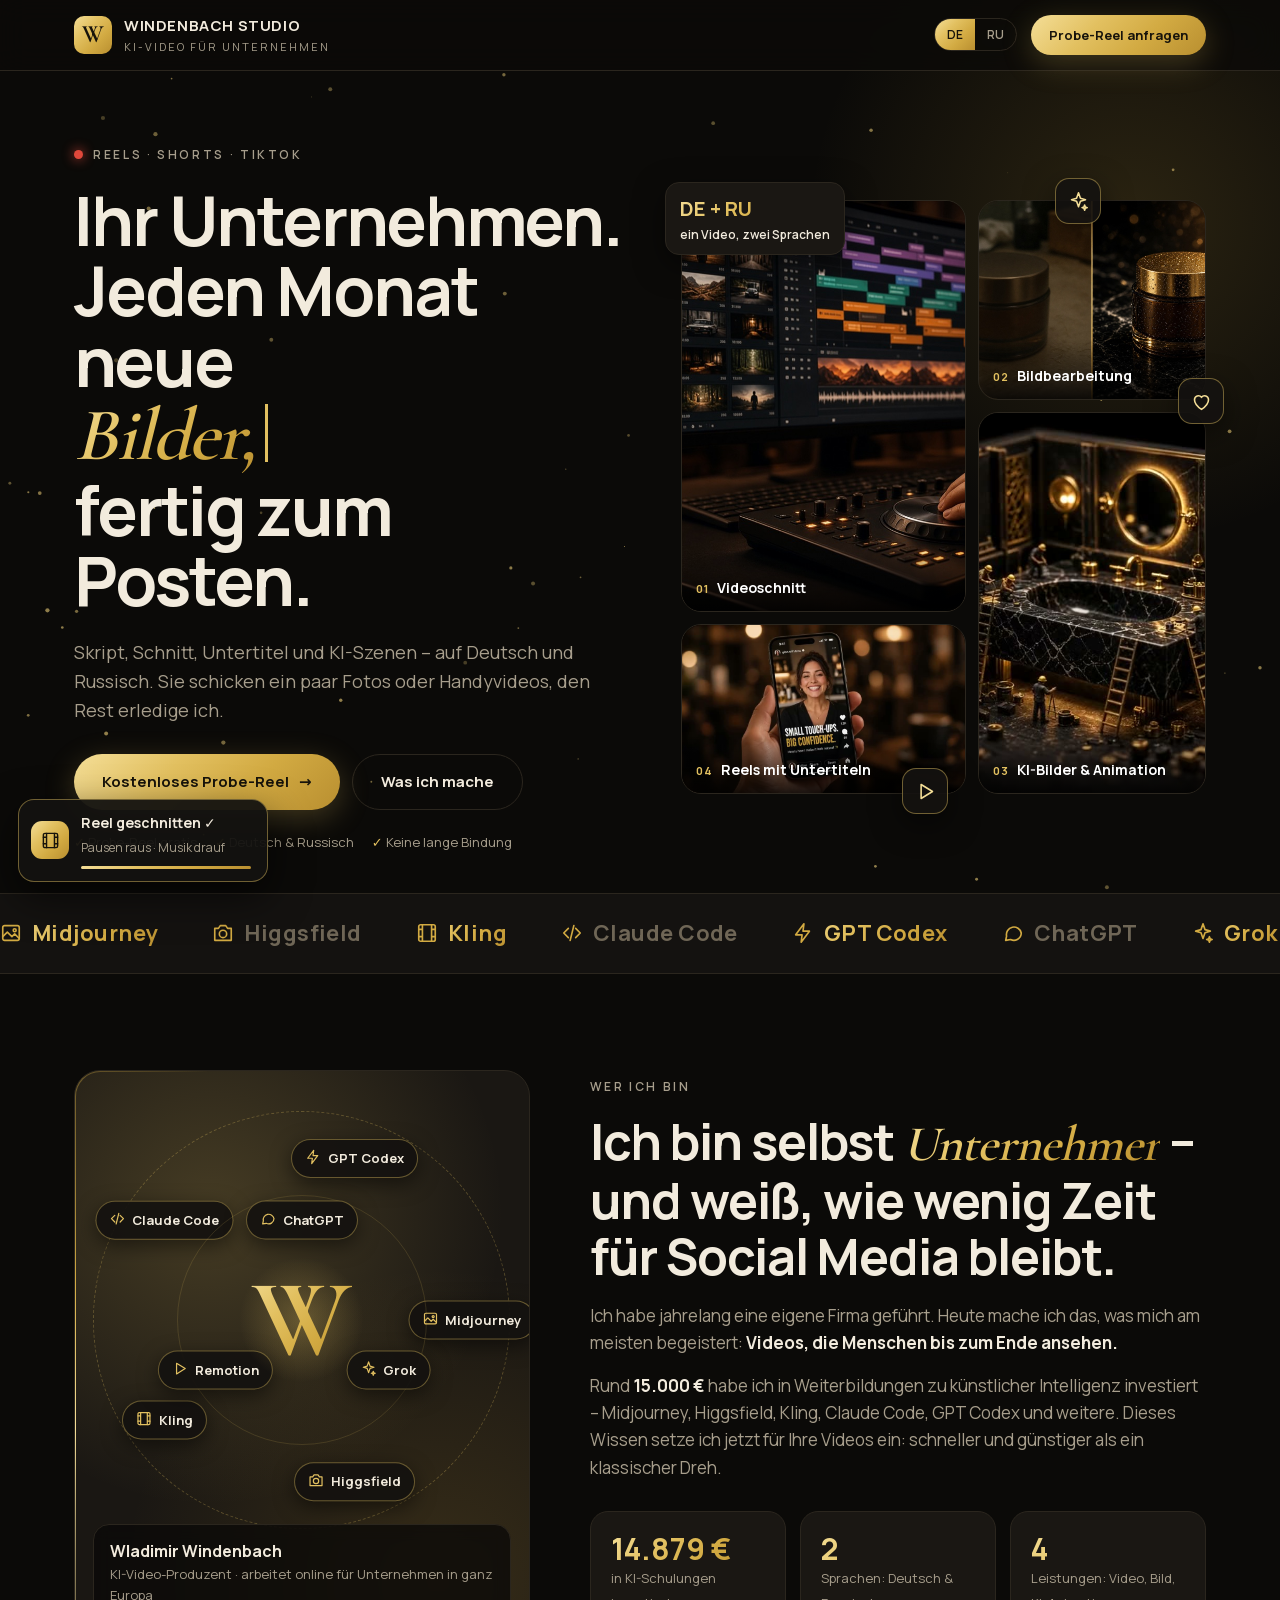
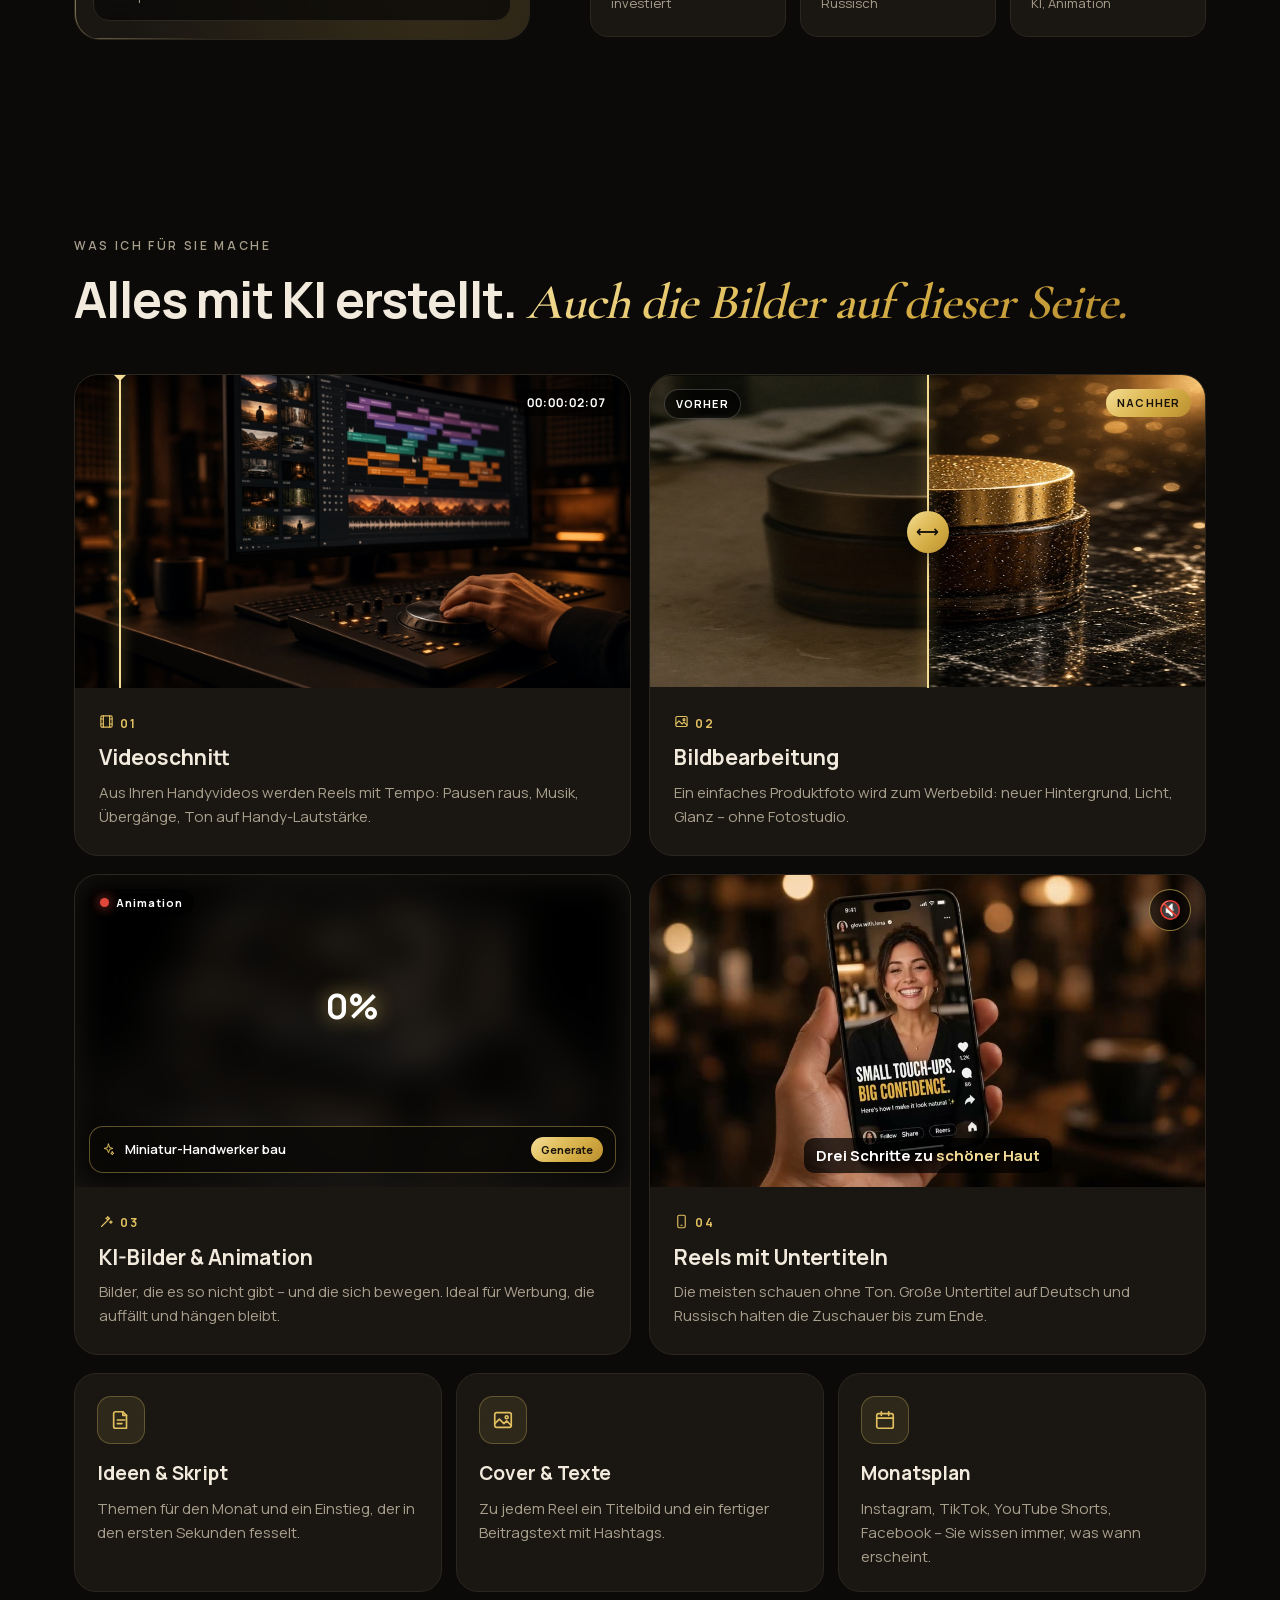
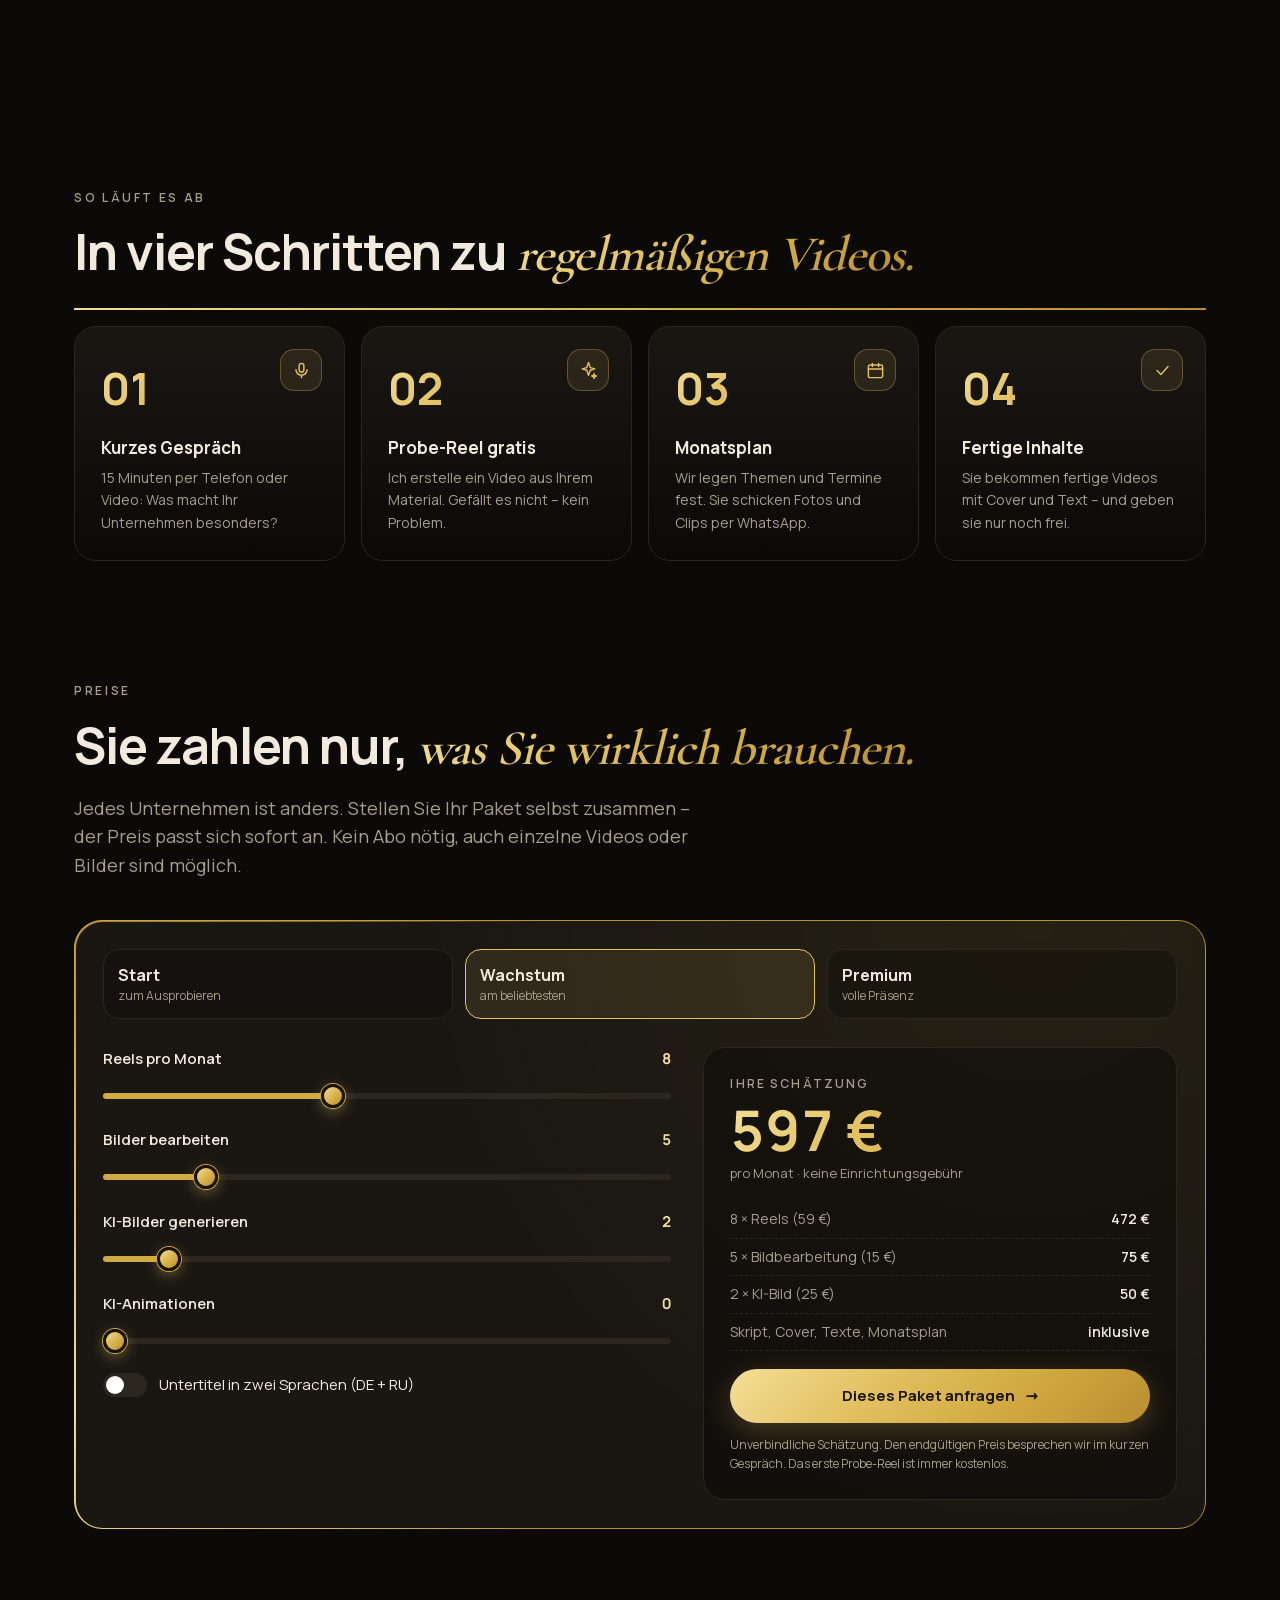
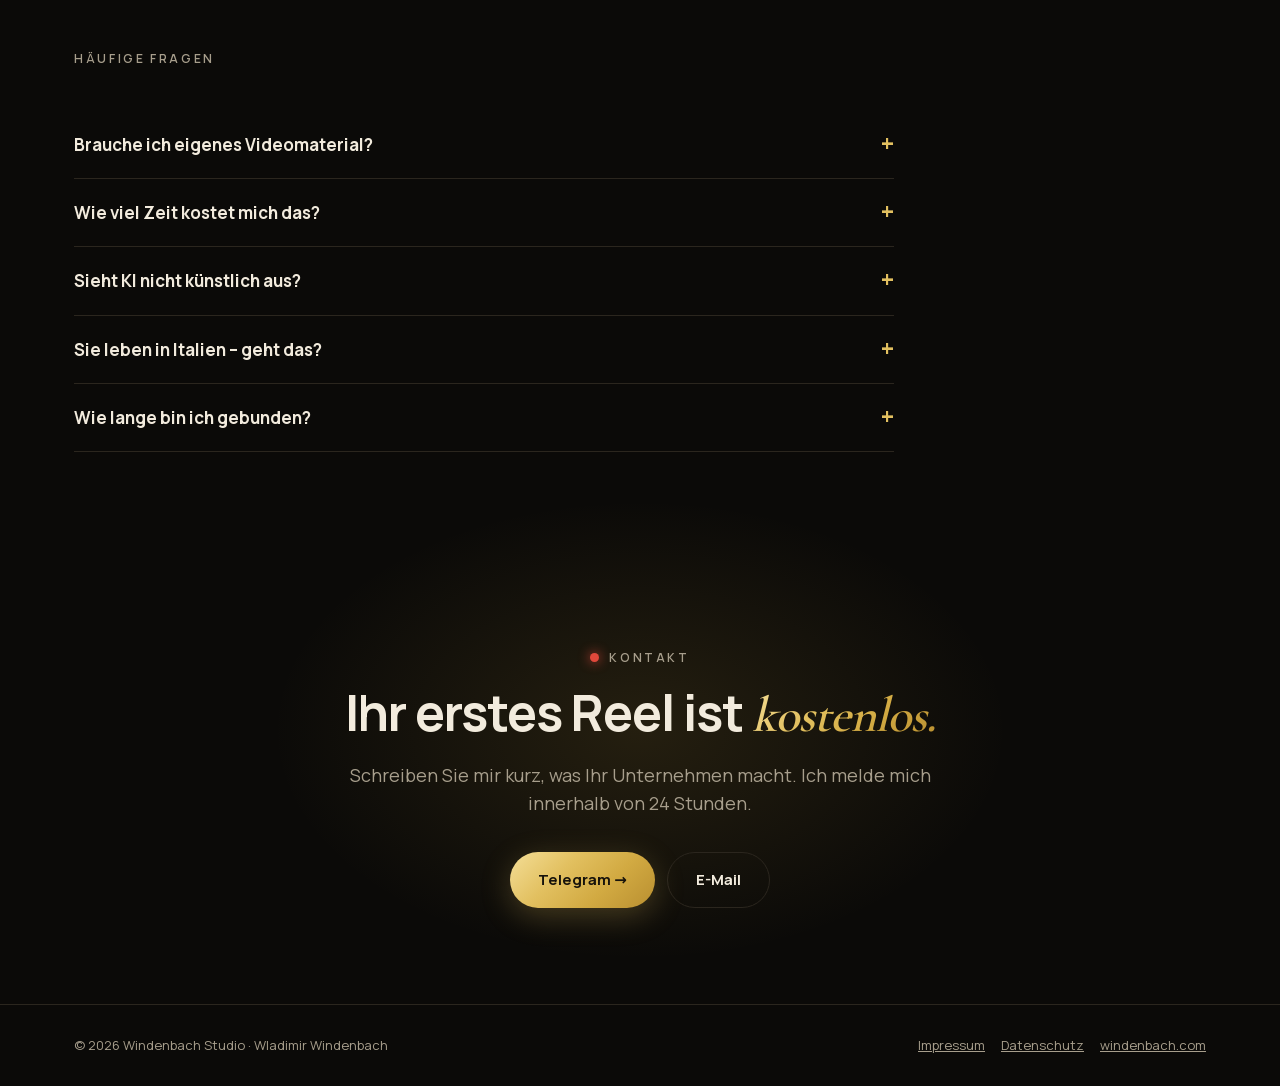
==== studio/index.html @ da49c801 "Windenbach Studio: Angebotsseite für Reels und KI-Content (DE/RU) Co-Authored-By: Claude Opus 5.5 <n" ====
<!doctype html>
<html lang="de">
<head>
<meta charset="utf-8">
<meta name="viewport" content="width=device-width, initial-scale=1">
<title>Windenbach Studio – Reels für Unternehmen</title>
<meta name="description" content="Fertige Reels für Ihr Unternehmen: Skript, Schnitt, Untertitel und KI-Szenen auf Deutsch und Russisch. Reels, Bilder und KI-Animationen – Preis nach Bedarf. Probe-Reel kostenlos.">
<link rel="icon" href="../img/favicon-32.png">
<link rel="apple-touch-icon" href="../img/apple-touch-icon.png">
<link rel="stylesheet" href="../fonts/fonts.css">
<style>
:root{
  --bg:#0B0A08; --bg2:#141210; --card:#1A1713; --line:#2B261E;
  --text:#F2EBDD; --muted:#A79E8C;
  --g1:#F4DE97; --g2:#E2C060; --g3:#D2AA42; --g4:#B98F30;
  --gold:linear-gradient(135deg,var(--g1),var(--g2) 35%,var(--g3) 65%,var(--g4));
  --rec:#E0483B;
}
*{box-sizing:border-box;margin:0;padding:0}
html{scroll-behavior:smooth;overflow-x:clip}
.hero,.contact{overflow-x:clip}
body{background:var(--bg);color:var(--text);font-family:'Manrope',system-ui,sans-serif;line-height:1.6;-webkit-font-smoothing:antialiased;overflow-x:hidden}
html[lang=de] [data-l=ru], html[lang=ru] [data-l=de]{display:none!important}
a{color:inherit}
.wrap{max-width:1180px;margin:0 auto;padding:0 24px}
.serif{font-family:'Cormorant Garamond',serif;font-style:italic;font-weight:600}
.gold{background:var(--gold);-webkit-background-clip:text;background-clip:text;color:transparent}
.btn{display:inline-flex;align-items:center;gap:10px;padding:15px 28px;border-radius:999px;font-weight:700;text-decoration:none;font-size:15px;transition:transform .2s, box-shadow .2s;cursor:pointer;border:0}
.btn-gold{background:var(--gold);color:#17130B;box-shadow:0 8px 30px rgba(226,192,96,.25)}
.btn-gold:hover{transform:translateY(-2px);box-shadow:0 12px 40px rgba(226,192,96,.4)}
.btn-ghost{border:1px solid var(--line);color:var(--text)}
.btn-ghost:hover{border-color:var(--g3)}
.eyebrow{display:inline-flex;align-items:center;gap:10px;font-size:12px;letter-spacing:.22em;text-transform:uppercase;color:var(--muted);font-weight:600}
.rec{width:9px;height:9px;border-radius:50%;background:var(--rec);box-shadow:0 0 12px var(--rec);animation:blink 1.4s infinite}
@keyframes blink{50%{opacity:.25}}
h2{font-size:clamp(30px,4.4vw,50px);line-height:1.12;font-weight:700;letter-spacing:-.02em;margin:14px 0 18px}
section{padding:96px 0}
.lead{color:var(--muted);font-size:18px;max-width:640px}

/* header */
header{position:sticky;top:0;z-index:50;background:rgba(11,10,8,.82);backdrop-filter:blur(14px);border-bottom:1px solid var(--line)}
header .wrap{display:flex;align-items:center;justify-content:space-between;height:70px;gap:16px}
.brand{display:flex;align-items:center;gap:12px;text-decoration:none}
.brand-mark{width:38px;height:38px;border-radius:10px;background:var(--gold);display:grid;place-items:center;color:#17130B;font-family:'Cormorant Garamond',serif;font-weight:700;font-size:24px}
.brand b{display:block;font-size:15px;letter-spacing:.04em}
.brand small{display:block;font-size:11px;color:var(--muted);letter-spacing:.18em;text-transform:uppercase}
.hd-right{display:flex;align-items:center;gap:14px}
.lang{display:flex;border:1px solid var(--line);border-radius:999px;overflow:hidden}
.lang button{background:none;border:0;color:var(--muted);padding:7px 12px;font:600 12px 'Manrope';cursor:pointer}
.lang button.on{background:var(--gold);color:#17130B}
.hd-cta{padding:10px 18px;font-size:13px}

/* hero */
.hero{padding:70px 0 40px;position:relative}
.hero:before{content:"";position:absolute;inset:-200px -200px auto auto;width:700px;height:700px;background:radial-gradient(circle,rgba(210,170,66,.16),transparent 65%);pointer-events:none}
.hero-grid{display:grid;grid-template-columns:1.05fr 1fr;gap:56px;align-items:center}
.hero h1{font-size:clamp(38px,5.6vw,68px);line-height:1.04;letter-spacing:-.03em;font-weight:700;margin:18px 0 22px}
.hero h1 .serif{font-size:1.1em}
.hero p{color:var(--muted);font-size:18px;max-width:540px;margin-bottom:30px}
.hero-btns{display:flex;gap:12px;flex-wrap:wrap}
.hero-note{margin-top:22px;font-size:13px;color:var(--muted);display:flex;gap:18px;flex-wrap:wrap}
.hero-note span:before{content:"✓ ";color:var(--g2);font-weight:700}
.phones{position:relative;height:560px}
.phone{position:absolute;width:230px;aspect-ratio:9/19.5;border-radius:34px;padding:8px;background:#000;border:1px solid #3a3328;box-shadow:0 30px 80px rgba(0,0,0,.7),0 0 0 1px rgba(226,192,96,.12)}
.phone video{width:100%;height:100%;object-fit:cover;border-radius:27px;display:block;background:#111}
.phone:after{content:"";position:absolute;top:16px;left:50%;transform:translateX(-50%);width:62px;height:18px;border-radius:12px;background:#000}
.ph1{left:0;top:70px;transform:rotate(-7deg);animation:float 7s ease-in-out infinite}
.ph2{left:50%;margin-left:-115px;top:0;z-index:2;animation:float 6s ease-in-out infinite .6s}
.ph3{right:0;top:80px;transform:rotate(7deg);animation:float 8s ease-in-out infinite 1.2s}
@keyframes float{50%{translate:0 -12px}}
.mosaic{position:relative;display:grid;grid-template-columns:1.25fr 1fr;grid-template-rows:200px 200px 170px;gap:12px}
.tile{position:relative;border-radius:20px;overflow:hidden;border:1px solid var(--line);display:block;text-decoration:none;background:#000}
.tile img{width:100%;height:100%;object-fit:cover;display:block;transition:transform 1.2s ease;animation:kb 14s ease-in-out infinite alternate}
.tile:hover img{transform:scale(1.06)}
.tile span{position:absolute;left:0;right:0;bottom:0;padding:26px 14px 12px;background:linear-gradient(transparent,rgba(0,0,0,.85));display:flex;align-items:baseline;gap:8px}
.tile i{font-style:normal;font-size:11px;font-weight:700;color:var(--g2);letter-spacing:.1em}
.tile b{font-size:14px;color:#fff}
.t1{grid-column:1;grid-row:1/3}.t2{grid-column:2;grid-row:1}.t3{grid-column:2;grid-row:2/4}.t4{grid-column:1;grid-row:3}
.t2 img{animation-delay:-4s}.t3 img{animation-delay:-8s}.t4 img{animation-delay:-2s;object-position:60% 40%}
@keyframes kb{from{scale:1}to{scale:1.07}}
.mosaic .tag1{left:-16px;top:-18px;bottom:auto}
.tag{position:absolute;z-index:3;background:var(--card);border:1px solid var(--line);border-radius:14px;padding:10px 14px;font-size:12px;font-weight:600;box-shadow:0 10px 30px rgba(0,0,0,.5)}
.tag b{display:block;font-size:20px}
.tag1{left:-10px;bottom:40px}
.tag2{right:-6px;top:20px}

/* marquee */
.marquee{border-top:1px solid var(--line);border-bottom:1px solid var(--line);overflow:hidden;padding:22px 0;background:var(--bg2)}
.track{display:flex;gap:54px;width:max-content;animation:run 32s linear infinite}
.track span{font-size:22px;font-weight:700;color:#6f6656;white-space:nowrap;letter-spacing:.02em}
.track span.g{color:transparent;background:var(--gold);-webkit-background-clip:text;background-clip:text}
@keyframes run{to{transform:translateX(-50%)}}

/* about */
.about-grid{display:grid;grid-template-columns:.85fr 1.15fr;gap:60px;align-items:center}
.about-photo{position:relative;border-radius:26px;overflow:hidden;aspect-ratio:4/5;border:1px solid var(--line)}
.about-photo img{width:100%;height:100%;object-fit:cover;display:block}
.about-photo .badge{position:absolute;left:18px;bottom:18px;right:18px;background:rgba(11,10,8,.78);backdrop-filter:blur(8px);border:1px solid var(--line);border-radius:16px;padding:14px 16px;font-size:13px;color:var(--muted)}
.about-photo .badge b{color:var(--text);font-size:16px;display:block}
.about-card{background:radial-gradient(circle at 30% 25%,rgba(226,192,96,.22),transparent 55%),radial-gradient(circle at 80% 90%,rgba(185,143,48,.18),transparent 50%),var(--card);display:flex;flex-direction:column;align-items:center;justify-content:center;gap:26px;padding:30px 30px 110px}
.big-w{font-family:'Cormorant Garamond',serif;font-weight:700;font-size:170px;line-height:1;background:var(--gold);-webkit-background-clip:text;background-clip:text;color:transparent;filter:drop-shadow(0 10px 40px rgba(226,192,96,.3))}
.tool-cloud{display:flex;flex-wrap:wrap;justify-content:center;gap:8px;max-width:340px}
.tool-cloud i{font-style:normal;font-size:13px;font-weight:600;padding:6px 12px;border-radius:999px;border:1px solid rgba(226,192,96,.3);color:var(--text);background:rgba(0,0,0,.25)}
.about p{color:var(--muted);font-size:17px;margin-bottom:16px}
.about p strong{color:var(--text)}
.stats{display:grid;grid-template-columns:repeat(3,1fr);gap:14px;margin-top:30px}
.stat{background:var(--card);border:1px solid var(--line);border-radius:18px;padding:20px}
.stat b{display:block;font-size:30px;font-weight:700;line-height:1.1}
.stat span{font-size:13px;color:var(--muted)}
.tools{display:flex;flex-wrap:wrap;gap:8px;margin-top:22px}
.tools i{font-style:normal;font-size:13px;border:1px solid var(--line);border-radius:999px;padding:6px 13px;color:var(--text)}

/* services */
.cards{display:grid;grid-template-columns:repeat(3,1fr);gap:16px;margin-top:44px}
.card{background:var(--card);border:1px solid var(--line);border-radius:22px;padding:28px;transition:border-color .25s, transform .25s}
.card:hover{border-color:var(--g4);transform:translateY(-4px)}
.ico{width:46px;height:46px;border-radius:13px;display:grid;place-items:center;background:rgba(226,192,96,.1);border:1px solid rgba(226,192,96,.25);margin-bottom:18px}
.ico svg{width:22px;height:22px;stroke:var(--g2);fill:none;stroke-width:1.8;stroke-linecap:round;stroke-linejoin:round}
.card h3{font-size:19px;margin-bottom:8px}
.card p{color:var(--muted);font-size:15px}

/* work */
.work{background:var(--bg2);border-top:1px solid var(--line);border-bottom:1px solid var(--line)}
.reels{display:grid;grid-template-columns:repeat(3,1fr);gap:22px;margin-top:44px}
.reel{background:var(--card);border:1px solid var(--line);border-radius:24px;padding:12px;}
.reel .vid{position:relative;border-radius:16px;overflow:hidden;aspect-ratio:9/16;background:#000;cursor:pointer}
.reel video{width:100%;height:100%;object-fit:cover;display:block}
.reel .snd{position:absolute;right:12px;bottom:12px;background:rgba(0,0,0,.6);border:1px solid rgba(255,255,255,.2);color:#fff;border-radius:999px;padding:7px 12px;font:600 12px 'Manrope'}
.reel h4{font-size:16px;margin:14px 6px 4px}
.reel p{font-size:13px;color:var(--muted);margin:0 6px 6px}

/* steps */
.steps{display:grid;grid-template-columns:repeat(4,1fr);gap:16px;margin-top:44px;counter-reset:s}
.step{position:relative;padding:26px;border-radius:22px;border:1px solid var(--line);background:linear-gradient(180deg,var(--card),transparent)}
.step:before{counter-increment:s;content:"0" counter(s);font-size:44px;font-weight:700;display:block;margin-bottom:10px;background:var(--gold);-webkit-background-clip:text;background-clip:text;color:transparent}
.step h3{font-size:17px;margin-bottom:6px}
.step p{font-size:14px;color:var(--muted)}

/* pricing */
.prices{display:grid;grid-template-columns:repeat(3,1fr);gap:16px;margin-top:44px;align-items:stretch}
.price{border:1px solid var(--line);border-radius:24px;padding:32px;background:var(--card);display:flex;flex-direction:column}
.price.main{border-color:var(--g3);background:radial-gradient(circle at 50% 0,rgba(226,192,96,.14),var(--card) 60%);position:relative}
.price.main .pop{position:absolute;top:-13px;left:32px;background:var(--gold);color:#17130B;font-size:11px;font-weight:700;letter-spacing:.12em;text-transform:uppercase;padding:5px 12px;border-radius:999px}
.price h3{font-size:18px}
.price .amt{font-size:46px;font-weight:700;margin:12px 0 2px;line-height:1}
.price .per{color:var(--muted);font-size:14px;margin-bottom:20px}
.price ul{list-style:none;margin-bottom:26px;flex:1}
.price li{padding:7px 0 7px 26px;position:relative;font-size:15px;border-bottom:1px dashed var(--line)}
.price li:before{content:"";position:absolute;left:2px;top:14px;width:12px;height:7px;border-left:2px solid var(--g2);border-bottom:2px solid var(--g2);transform:rotate(-45deg)}
.price .btn{justify-content:center}

/* faq */
.faq{max-width:820px;margin-top:40px}
details{border-bottom:1px solid var(--line);padding:20px 0}
summary{cursor:pointer;font-weight:700;font-size:17px;list-style:none;display:flex;justify-content:space-between;gap:20px}
summary::-webkit-details-marker{display:none}
summary:after{content:"+";color:var(--g2);font-size:24px;line-height:1;transition:transform .25s}
details[open] summary:after{transform:rotate(45deg)}
details p{color:var(--muted);margin-top:12px}

/* contact */
.contact{text-align:center;position:relative}
.contact:before{content:"";position:absolute;left:50%;top:40%;width:800px;height:500px;transform:translate(-50%,-50%);background:radial-gradient(ellipse,rgba(210,170,66,.13),transparent 65%);pointer-events:none}
.contact .lead{margin:0 auto 34px}
.contact-btns{display:flex;gap:12px;justify-content:center;flex-wrap:wrap}
footer{border-top:1px solid var(--line);padding:30px 0;color:var(--muted);font-size:13px}
footer .wrap{display:flex;justify-content:space-between;gap:16px;flex-wrap:wrap}
footer a{color:var(--muted);margin-left:16px}

/* showcase */
.show{display:grid;grid-template-columns:repeat(2,1fr);gap:18px;margin-top:44px}
.sc{position:relative;border-radius:24px;overflow:hidden;border:1px solid var(--line);background:var(--card)}
.sc .im{aspect-ratio:16/9;overflow:hidden;position:relative}
.sc .im img{width:100%;height:100%;object-fit:cover;display:block;transition:transform 1.2s ease}
.sc:hover .im img{transform:scale(1.05)}
.sc .tx{padding:22px 24px 26px}
.sc .tx i{font-style:normal;font-size:12px;font-weight:700;letter-spacing:.14em;color:var(--g2)}
.sc h3{font-size:21px;margin:6px 0 6px}
.sc p{color:var(--muted);font-size:15px}
.ba{position:absolute;top:14px;padding:5px 11px;border-radius:999px;font-size:11px;font-weight:700;letter-spacing:.1em;text-transform:uppercase;background:rgba(0,0,0,.6);border:1px solid rgba(255,255,255,.2);color:#fff}
.ba.l{left:14px}.ba.r{right:14px;background:var(--gold);color:#17130B;border:0}
.live{position:absolute;left:14px;top:14px;display:flex;align-items:center;gap:7px;padding:5px 11px;border-radius:999px;font-size:11px;font-weight:700;letter-spacing:.1em;background:rgba(0,0,0,.6);color:#fff}
.anim img{animation:drift 9s ease-in-out infinite alternate}
@keyframes drift{0%{transform:scale(1.02) translate(0,0)}100%{transform:scale(1.14) translate(-2%,-2%)}}
.mini{display:grid;grid-template-columns:repeat(3,1fr);gap:14px;margin-top:18px}
.mini .card{padding:22px}
/* === lebendige Effekte === */
#prog{position:fixed;top:0;left:0;height:3px;width:0;background:var(--gold);z-index:60;box-shadow:0 0 12px rgba(226,192,96,.6)}
#dust{position:absolute;inset:0;width:100%;height:100%;pointer-events:none;z-index:0}
.hero .wrap{position:relative;z-index:1}
.rot{display:inline-block;position:relative;min-width:4ch}
.rot .w{display:inline-block;animation:wIn .6s cubic-bezier(.2,.8,.2,1) both}
@keyframes wIn{from{opacity:0;transform:translateY(.5em) rotateX(60deg);filter:blur(6px)}to{opacity:1;transform:none;filter:none}}
.caret{display:inline-block;width:3px;height:.85em;background:var(--g2);margin-left:4px;vertical-align:-.05em;animation:blink 1s steps(2) infinite}
.btn-gold{position:relative;overflow:hidden}
.btn-gold:after{content:"";position:absolute;top:0;left:-60%;width:40%;height:100%;background:linear-gradient(100deg,transparent,rgba(255,255,255,.55),transparent);transform:skewX(-20deg);animation:shine 4.5s ease-in-out infinite}
@keyframes shine{0%,70%{left:-60%}100%{left:130%}}
.tilt{transform-style:preserve-3d;transition:transform .25s ease}
/* Videoschnitt: laufende Abspielmarke + Zeitcode */
.playhead{position:absolute;top:0;bottom:0;width:2px;background:var(--g1);box-shadow:0 0 14px var(--g2);left:8%;animation:ph 6s linear infinite}
.playhead:before{content:"";position:absolute;top:-1px;left:-6px;border:7px solid transparent;border-top-color:var(--g1)}
@keyframes ph{from{left:6%}to{left:94%}}
.tc{position:absolute;right:14px;top:14px;font:700 12px 'Manrope';letter-spacing:.08em;background:rgba(0,0,0,.65);color:#fff;padding:5px 10px;border-radius:8px;font-variant-numeric:tabular-nums}
/* Vorher/Nachher-Schieber */
.bas{position:relative;aspect-ratio:16/9;overflow:hidden;cursor:ew-resize;user-select:none;touch-action:pan-y}
.bas .half{position:absolute;inset:0;background-image:url(gen/bild.jpg);background-size:200% 100%;background-repeat:no-repeat}
.bas .after{background-position:100% 0}
.bas .before{background-position:0 0;clip-path:inset(0 calc(100% - var(--x,50%)) 0 0)}
.bas .knob{position:absolute;top:0;bottom:0;left:var(--x,50%);width:2px;background:var(--g1);transform:translateX(-1px);box-shadow:0 0 14px var(--g2)}
.bas .knob:after{content:"⟷";position:absolute;top:50%;left:50%;transform:translate(-50%,-50%);width:42px;height:42px;border-radius:50%;background:var(--gold);color:#17130B;display:grid;place-items:center;font-weight:700;box-shadow:0 6px 20px rgba(0,0,0,.5)}
.bas.hint .knob{animation:hint 2.4s ease-in-out 2}
@keyframes hint{50%{left:30%}}
/* Reels: Untertitel tippen */
.subs{position:absolute;left:14px;bottom:14px;right:14px;display:flex;justify-content:center}
.subs span{background:rgba(0,0,0,.72);color:#fff;font:800 15px 'Manrope';padding:7px 12px;border-radius:10px;min-height:1.6em}
.subs b{color:var(--g1)}
/* KI-Karte: Funken */
.spark{position:absolute;width:4px;height:4px;border-radius:50%;background:var(--g1);box-shadow:0 0 10px var(--g2);animation:up 3.5s linear infinite;opacity:0}
@keyframes up{0%{opacity:0;transform:translateY(0)}15%{opacity:1}100%{opacity:0;transform:translateY(-140px)}}
/* Schritte: wachsende Linie */
.steps{position:relative}
.steps:before{content:"";position:absolute;left:0;right:0;top:-18px;height:2px;background:var(--line)}
.steps:after{content:"";position:absolute;left:0;top:-18px;height:2px;width:0;background:var(--gold);transition:width 2.2s ease}
.steps.go:after{width:100%}
/* Preisrechner */
.calc{margin-top:40px;border:1px solid var(--g4);border-radius:28px;padding:28px;background:radial-gradient(circle at 85% 0,rgba(226,192,96,.12),var(--card) 55%)}
.presets{display:grid;grid-template-columns:repeat(3,1fr);gap:12px;margin-bottom:28px}
.presets button{background:rgba(0,0,0,.25);border:1px solid var(--line);color:var(--text);border-radius:16px;padding:14px;text-align:left;cursor:pointer;font-family:'Manrope';transition:border-color .2s,transform .2s}
.presets button b{display:block;font-size:16px}
.presets button span{font-size:12px;color:var(--muted)}
.presets button:hover{transform:translateY(-2px)}
.presets button.on{border-color:var(--g2);background:rgba(226,192,96,.1)}
.calc-grid{display:grid;grid-template-columns:1.2fr 1fr;gap:32px}
.sl{display:block;margin-bottom:22px}
.sl-top{display:flex;justify-content:space-between;gap:10px;font-weight:600;font-size:15px;margin-bottom:10px}
.sl-top output{font-weight:700;color:var(--g1);font-variant-numeric:tabular-nums}
input[type=range]{-webkit-appearance:none;appearance:none;width:100%;height:6px;border-radius:6px;background:linear-gradient(90deg,var(--g3) var(--p,0%),var(--line) var(--p,0%));outline:none}
input[type=range]::-webkit-slider-thumb{-webkit-appearance:none;width:24px;height:24px;border-radius:50%;background:var(--gold);border:3px solid #17130B;box-shadow:0 0 0 1px var(--g3),0 4px 14px rgba(226,192,96,.4);cursor:pointer}
input[type=range]::-moz-range-thumb{width:20px;height:20px;border-radius:50%;background:var(--g2);border:3px solid #17130B;cursor:pointer}
.tg{display:flex;align-items:center;gap:12px;cursor:pointer;font-size:15px}
.tg input{display:none}
.tg i{width:44px;height:24px;border-radius:999px;background:var(--line);position:relative;transition:background .2s;flex:none}
.tg i:after{content:"";position:absolute;top:3px;left:3px;width:18px;height:18px;border-radius:50%;background:#fff;transition:transform .2s}
.tg input:checked+i{background:var(--g3)}
.tg input:checked+i:after{transform:translateX(20px)}
.total{background:rgba(0,0,0,.35);border:1px solid var(--line);border-radius:22px;padding:26px;display:flex;flex-direction:column}
.t-lab{font-size:12px;letter-spacing:.18em;text-transform:uppercase;color:var(--muted);font-weight:600}
.t-amt{font-size:56px;font-weight:700;line-height:1.1;margin:6px 0 2px;background:var(--gold);-webkit-background-clip:text;background-clip:text;color:transparent;font-variant-numeric:tabular-nums}
.t-per{font-size:13px;color:var(--muted)}
#lines{list-style:none;margin:18px 0;flex:1;font-size:14px}
#lines li{display:flex;justify-content:space-between;padding:7px 0;border-bottom:1px dashed var(--line);color:var(--muted)}
#lines li b{color:var(--text);font-weight:600}
.total .btn{justify-content:center;margin-bottom:12px}
.total small{font-size:12px;color:var(--muted)}
@media (max-width:960px){.calc-grid{grid-template-columns:1fr}.presets{grid-template-columns:1fr 1fr 1fr}}
@media (max-width:560px){.calc{padding:18px}.presets button{padding:10px}.presets button span{display:none}.t-amt{font-size:44px}}

/* === Energie 2 === */
.rot .w{background:var(--gold);-webkit-background-clip:text;background-clip:text;color:transparent;padding-right:.08em}
svg.ic{width:1em;height:1em;stroke:currentColor;fill:none;stroke-width:1.8;stroke-linecap:round;stroke-linejoin:round;vertical-align:-.12em}
@property --ang{syntax:'<angle>';inherits:false;initial-value:0deg}
.glow{position:relative;isolation:isolate}
.glow:before{content:"";position:absolute;inset:-1px;border-radius:inherit;padding:1.5px;background:conic-gradient(from var(--ang),transparent 0 55%,var(--g1) 70%,var(--g3) 80%,transparent 95%);-webkit-mask:linear-gradient(#000 0 0) content-box,linear-gradient(#000 0 0);-webkit-mask-composite:xor;mask-composite:exclude;animation:ang 5s linear infinite;z-index:2;pointer-events:none}
@keyframes ang{to{--ang:360deg}}
/* Orbit */
.about-card{padding:0!important;justify-content:center}
.orbit{position:relative;width:min(92%,420px);aspect-ratio:1;margin:0 auto 70px}
.orbit .ring{position:absolute;inset:0;border-radius:50%;border:1px dashed rgba(226,192,96,.28);animation:spin 36s linear infinite}
.orbit .r2{inset:20%;animation-duration:24s;animation-direction:reverse;border-style:solid;border-color:rgba(226,192,96,.15)}
.orbit .ring>span{position:absolute;left:50%;top:50%;transform:rotate(var(--a)) translateX(var(--r)) rotate(calc(-1*var(--a)))}
.orbit .ring>span>b{display:flex;align-items:center;gap:7px;transform:translate(-50%,-50%);white-space:nowrap;font-size:13px;font-weight:700;padding:8px 13px;border-radius:999px;background:rgba(20,18,16,.92);border:1px solid rgba(226,192,96,.4);color:var(--text);box-shadow:0 6px 20px rgba(0,0,0,.5);animation:spin 36s linear infinite reverse}
.orbit .r2>span>b{animation-duration:24s;animation-direction:normal}
.orbit .ring>span>b .ic{color:var(--g2);font-size:16px}
.orbit .r1>span{--r:calc(min(36vw,170px))}
.orbit .r2>span{--r:calc(min(21vw,100px))}
.core{position:absolute;inset:35%;border-radius:50%;display:grid;place-items:center;background:radial-gradient(circle,rgba(226,192,96,.3),transparent 70%);animation:pulse 3s ease-in-out infinite}
.core span{font-family:'Cormorant Garamond',serif;font-weight:700;font-size:clamp(70px,11vw,110px);line-height:1;background:var(--gold);-webkit-background-clip:text;background-clip:text;color:transparent}
@keyframes spin{to{rotate:360deg}}
@keyframes pulse{50%{transform:scale(1.08);filter:drop-shadow(0 0 30px rgba(226,192,96,.5))}}
/* Reaktionen steigen auf */
.react{position:absolute;z-index:4;pointer-events:none;color:var(--g1);font-size:22px;filter:drop-shadow(0 0 8px rgba(226,192,96,.7));animation:rise 2.6s ease-out forwards}
.react.h{color:#E0483B;filter:drop-shadow(0 0 8px rgba(224,72,59,.7))}
@keyframes rise{0%{opacity:0;transform:translate(0,0) scale(.4)}15%{opacity:1;transform:translate(0,-20px) scale(1.15)}100%{opacity:0;transform:translate(var(--dx),-170px) scale(.8)}}
/* Icons in Karten und Schritten */
.mini .card .ico,.step .sico{width:48px;height:48px;border-radius:14px;display:grid;place-items:center;background:rgba(226,192,96,.1);border:1px solid rgba(226,192,96,.3);margin-bottom:14px;color:var(--g2);font-size:22px;animation:bob 3.2s ease-in-out infinite}
.mini .card:nth-child(2) .ico{animation-delay:-1s}.mini .card:nth-child(3) .ico{animation-delay:-2s}
@keyframes bob{50%{transform:translateY(-6px) rotate(-4deg);box-shadow:0 10px 24px rgba(226,192,96,.25)}}
.step .sico{position:absolute;top:22px;right:22px;margin:0;width:42px;height:42px;font-size:19px}
.step:nth-child(2) .sico{animation-delay:-.8s}.step:nth-child(3) .sico{animation-delay:-1.6s}.step:nth-child(4) .sico{animation-delay:-2.4s}
.sc .tx i .ic{font-size:15px;margin-right:6px}
.track span .ic{color:var(--g3);margin-right:10px}
/* Hero: schwebende Icon-Blasen */
.bub{position:absolute;z-index:3;width:46px;height:46px;border-radius:14px;display:grid;place-items:center;background:rgba(20,18,16,.9);border:1px solid rgba(226,192,96,.45);color:var(--g1);font-size:21px;box-shadow:0 10px 30px rgba(0,0,0,.5);animation:float 5s ease-in-out infinite}
.bub.b1{right:-18px;top:30%}.bub.b2{left:42%;bottom:-20px;animation-delay:-1.5s}.bub.b3{right:20%;top:-22px;animation-delay:-3s}
@keyframes float{50%{translate:0 -12px}}
/* Maus-Leuchten */
#glowc{position:fixed;width:420px;height:420px;border-radius:50%;pointer-events:none;z-index:1;background:radial-gradient(circle,rgba(226,192,96,.09),transparent 65%);transform:translate(-50%,-50%);transition:opacity .3s;opacity:0}
/* Kontakt-Bereich: pulsierende Ringe */
.contact .wrap{position:relative}
.pulse-rings{position:absolute;left:50%;top:50%;width:10px;height:10px;transform:translate(-50%,-50%);pointer-events:none;z-index:-1}
.pulse-rings i{position:absolute;left:50%;top:50%;width:300px;height:300px;margin:-150px;border-radius:50%;border:1px solid rgba(226,192,96,.35);animation:ripple 4s ease-out infinite;opacity:0}
.pulse-rings i:nth-child(2){animation-delay:1.3s}.pulse-rings i:nth-child(3){animation-delay:2.6s}
@keyframes ripple{0%{transform:scale(.3);opacity:.8}100%{transform:scale(2.6);opacity:0}}
@media (max-width:560px){.bub{width:38px;height:38px;font-size:17px}.bub.b1{right:-6px}.orbit .ring>span>b{font-size:11px;padding:6px 10px}}

.reveal{opacity:0;transform:translateY(24px);transition:opacity .8s ease, transform .8s ease}
.reveal.in{opacity:1;transform:none}

@media (max-width:960px){
  .hero-grid,.about-grid{grid-template-columns:1fr}
  .mosaic{grid-template-rows:170px 170px 150px}
  .show,.mini,.prices{grid-template-columns:1fr}
  .steps{grid-template-columns:1fr 1fr}
  .reels{max-width:380px;margin-left:auto;margin-right:auto}
  section{padding:72px 0}
}
@media (max-width:560px){
  .wrap{padding:0 16px}
  .hd-cta{display:none}
  .brand small{display:none}
  .mosaic{grid-template-rows:130px 130px 120px;gap:8px}
  .tile b{font-size:12px}.tile span{padding:20px 10px 9px}
  .mosaic .tag1{left:-4px;top:-14px;bottom:auto}
  .big-w{font-size:120px}
  .tag{font-size:11px;padding:8px 10px}.tag b{font-size:16px}
  .steps,.stats{grid-template-columns:1fr}
  .hero{padding-top:44px}
}
@media (prefers-reduced-motion:reduce){*{animation:none!important;transition:none!important}.reveal{opacity:1;transform:none}}
/* === Pop === */
.reveal{opacity:0;transform:translateY(40px) scale(.92)!important;transition:opacity .6s ease,transform .8s cubic-bezier(.34,1.56,.64,1)!important}
.reveal.in{opacity:1;transform:none!important}
.tilt.reveal.in{transition:transform .25s ease!important}
.tile{animation:popIn .9s cubic-bezier(.34,1.56,.64,1) both}
.t1{animation-delay:.15s}.t2{animation-delay:.35s}.t3{animation-delay:.55s}.t4{animation-delay:.75s}
.bub,.tag{animation:popIn .8s cubic-bezier(.34,1.56,.64,1) 1s both, float 5s ease-in-out 1.8s infinite}
@keyframes popIn{0%{opacity:0;transform:scale(.6) translateY(30px)}100%{opacity:1;transform:none}}
.btn:hover{animation:wig .5s ease}
@keyframes wig{25%{transform:rotate(-2deg) scale(1.04)}75%{transform:rotate(2deg) scale(1.04)}}
/* Toasts */
#toasts{position:fixed;left:18px;bottom:18px;z-index:70;display:flex;flex-direction:column;gap:10px;pointer-events:none}
.toast{display:flex;align-items:center;gap:12px;background:rgba(20,18,16,.95);border:1px solid rgba(226,192,96,.45);border-radius:16px;padding:12px 16px 12px 12px;box-shadow:0 14px 40px rgba(0,0,0,.6);min-width:250px;animation:tIn .6s cubic-bezier(.34,1.56,.64,1) both}
.toast.out{animation:tOut .5s ease forwards}
.toast .ti{width:38px;height:38px;border-radius:11px;display:grid;place-items:center;background:var(--gold);color:#17130B;font-size:19px;flex:none}
.toast b{display:block;font-size:14px}.toast small{font-size:12px;color:var(--muted)}
.toast .bar{height:3px;border-radius:3px;background:var(--line);margin-top:6px;overflow:hidden}
.toast .bar i{display:block;height:100%;width:0;background:var(--gold);animation:load 1.6s ease forwards}
@keyframes load{to{width:100%}}
@keyframes tIn{from{opacity:0;transform:translateX(-120%) scale(.8)}to{opacity:1;transform:none}}
@keyframes tOut{to{opacity:0;transform:translateY(20px) scale(.9)}}
/* Live-KI-Demo */
.gen-ui{position:absolute;left:14px;right:14px;bottom:14px;z-index:3;background:rgba(10,9,7,.82);backdrop-filter:blur(6px);border:1px solid rgba(226,192,96,.4);border-radius:14px;padding:10px 12px;font:600 13px 'Manrope';color:#fff;display:flex;align-items:center;gap:10px}
.gen-ui .ic{color:var(--g2);flex:none}
.gen-ui .pt{flex:1;white-space:nowrap;overflow:hidden;text-overflow:ellipsis}
.gen-ui .go{flex:none;font-size:11px;font-weight:700;padding:5px 10px;border-radius:999px;background:var(--gold);color:#17130B}
.anim .im img{transition:filter 1.4s ease,transform 1.4s ease}
.anim .im.gen img{filter:blur(18px) brightness(.5) saturate(.4)}
.anim .im .pct{position:absolute;left:50%;top:42%;transform:translate(-50%,-50%);z-index:3;font:800 34px 'Manrope';color:#fff;text-shadow:0 0 20px rgba(226,192,96,.8);opacity:0;transition:opacity .3s}
.anim .im.gen .pct{opacity:1}
@media (max-width:560px){#toasts{left:auto;right:10px;bottom:10px}.toast{min-width:0;padding:8px 12px 8px 8px;gap:8px}.toast .ti{width:30px;height:30px;font-size:15px}.toast small,.toast .bar{display:none}.toast b{font-size:12px}.about-photo.about-card{aspect-ratio:auto;padding:34px 0 120px!important}.orbit{margin-bottom:0;width:78%}.orbit .r1>span{--r:31vw}.orbit .r2>span{--r:19vw}.core span{font-size:60px}}

.tile video{width:100%;height:100%;object-fit:cover;display:block}
.t4 video{object-position:50% 40%}
.sc .im video.talkv{width:100%;height:100%;object-fit:cover;display:block}
.sndb{position:absolute;right:14px;top:14px;z-index:4;width:42px;height:42px;border-radius:50%;border:1px solid rgba(226,192,96,.6);background:rgba(0,0,0,.65);color:#fff;font-size:18px;cursor:pointer;animation:pulse 2.4s ease-in-out infinite}
.miniv{position:absolute;inset:0;width:100%;height:100%;object-fit:cover;opacity:0;transition:opacity .8s;z-index:1}
.anim .im.play .miniv{opacity:1}
.anim .im .gen-ui,.anim .im .live,.anim .im .pct{z-index:3}
</style>
</head>
<body>

<header>
  <div class="wrap">
    <a class="brand" href="#top">
      <span class="brand-mark">W</span>
      <span><b>WINDENBACH STUDIO</b><small><span data-l="de">KI-Video für Unternehmen</span><span data-l="ru">ИИ-видео для бизнеса</span></small></span>
    </a>
    <div class="hd-right">
      <div class="lang"><button data-set="de">DE</button><button data-set="ru">RU</button></div>
      <a class="btn btn-gold hd-cta" href="#kontakt"><span data-l="de">Probe-Reel anfragen</span><span data-l="ru">Пробный ролик</span></a>
    </div>
  </div>
</header>

<main id="top">
<!-- HERO -->
<section class="hero">
  <div class="wrap hero-grid">
    <div>
      <span class="eyebrow"><i class="rec"></i><span data-l="de">Reels · Shorts · TikTok</span><span data-l="ru">Reels · Shorts · TikTok</span></span>
      <h1 data-l="de">Ihr Unternehmen.<br>Jeden Monat neue<br><span class="serif gold rot" data-words="Reels,|Bilder,|Animationen,|Werbevideos,">Reels,</span><span class="caret"></span><br>fertig zum Posten.</h1>
      <h1 data-l="ru">Ваш бизнес.<br>Каждый месяц новые<br><span class="serif gold rot" data-words="Reels,|картинки,|анимации,|рекламные видео,">Reels,</span><span class="caret"></span><br>готовые к публикации.</h1>
      <p data-l="de">Skript, Schnitt, Untertitel und KI-Szenen – auf Deutsch und Russisch. Sie schicken ein paar Fotos oder Handyvideos, den Rest erledige ich.</p>
      <p data-l="ru">Сценарий, монтаж, субтитры и ИИ-сцены — на немецком и русском. Вы присылаете пару фото или видео с телефона, остальное делаю я.</p>
      <div class="hero-btns">
        <a class="btn btn-gold" href="#kontakt"><span data-l="de">Kostenloses Probe-Reel</span><span data-l="ru">Бесплатный пробный ролик</span> →</a>
        <a class="btn btn-ghost" href="#leistungen"><span data-l="de">Was ich mache</span><span data-l="ru">Что я делаю</span></a>
      </div>
      <div class="hero-note">
        <span data-l="de">Probe-Reel gratis</span><span data-l="ru">Пробный ролик бесплатно</span>
        <span data-l="de">Deutsch &amp; Russisch</span><span data-l="ru">Немецкий и русский</span>
        <span data-l="de">Keine lange Bindung</span><span data-l="ru">Без долгих договоров</span>
      </div>
    </div>
    <div class="mosaic">
      <a href="#leistungen" class="tile t1"><img src="gen/schnitt.jpg" alt=""><span><i>01</i><b data-l="de">Videoschnitt</b><b data-l="ru">Монтаж видео</b></span></a>
      <a href="#leistungen" class="tile t2"><img src="gen/bild.jpg" alt=""><span><i>02</i><b data-l="de">Bildbearbeitung</b><b data-l="ru">Обработка фото</b></span></a>
      <a href="#leistungen" class="tile t3"><video src="gen/mini.mp4" poster="gen/mini.jpg" muted loop playsinline autoplay preload="auto"></video><span><i>03</i><b data-l="de">KI-Bilder &amp; Animation</b><b data-l="ru">ИИ-картинки и анимация</b></span></a>
      <a href="#leistungen" class="tile t4"><video src="gen/talk.mp4" poster="gen/talk.jpg" muted loop playsinline autoplay preload="auto"></video><span><i>04</i><b data-l="de">Reels mit Untertiteln</b><b data-l="ru">Reels с субтитрами</b></span></a>
      <span class="bub b1" data-ic="heart"></span><span class="bub b2" data-ic="play"></span><span class="bub b3" data-ic="spark"></span>
      <div class="tag tag1"><b class="gold">DE + RU</b><span data-l="de">ein Video, zwei Sprachen</span><span data-l="ru">одно видео, два языка</span></div>
    </div>
  </div>
</section>

<div class="marquee" aria-hidden="true"><div class="track" id="track">
  <span class="g" data-ic="img">Midjourney</span><span data-ic="cam">Higgsfield</span><span class="g" data-ic="film">Kling</span><span data-ic="code">Claude Code</span><span class="g" data-ic="bolt">GPT Codex</span><span data-ic="chat">ChatGPT</span><span class="g" data-ic="spark">Grok</span><span data-ic="play">Remotion</span><span class="g" data-ic="film">CapCut</span><span data-ic="img">Canva</span>
</div></div>

<!-- ABOUT -->
<section class="about" id="ueber-mich">
  <div class="wrap about-grid">
    <div class="about-photo about-card glow reveal">
      <div class="orbit">
        <div class="ring r1"><span style="--a:0deg"><b><i data-ic="img"></i>Midjourney</b></span><span style="--a:72deg"><b><i data-ic="cam"></i>Higgsfield</b></span><span style="--a:144deg"><b><i data-ic="film"></i>Kling</b></span><span style="--a:216deg"><b><i data-ic="code"></i>Claude Code</b></span><span style="--a:288deg"><b><i data-ic="bolt"></i>GPT Codex</b></span></div>
        <div class="ring r2"><span style="--a:30deg"><b><i data-ic="spark"></i>Grok</b></span><span style="--a:150deg"><b><i data-ic="play"></i>Remotion</b></span><span style="--a:270deg"><b><i data-ic="chat"></i>ChatGPT</b></span></div>
        <div class="core"><span>W</span></div>
      </div>
      <div class="badge"><b>Wladimir Windenbach</b><span data-l="de">KI-Video-Produzent · arbeitet online für Unternehmen in ganz Europa</span><span data-l="ru">Продюсер ИИ-видео · работаю онлайн для бизнеса по всей Европе</span></div>
    </div>
    <div class="reveal">
      <span class="eyebrow"><span data-l="de">Wer ich bin</span><span data-l="ru">Кто я</span></span>
      <h2 data-l="de">Ich bin selbst <span class="serif gold">Unternehmer</span> – und weiß, wie wenig Zeit für Social Media bleibt.</h2>
      <h2 data-l="ru">Я сам <span class="serif gold">предприниматель</span> — и знаю, как мало времени остаётся на соцсети.</h2>
      <p data-l="de">Ich habe jahrelang eine eigene Firma geführt. Heute mache ich das, was mich am meisten begeistert: <strong>Videos, die Menschen bis zum Ende ansehen.</strong></p>
      <p data-l="ru">Я много лет вёл собственную фирму. Сегодня занимаюсь тем, что увлекает меня больше всего: <strong>видео, которые досматривают до конца.</strong></p>
      <p data-l="de">Rund <strong>15.000 €</strong> habe ich in Weiterbildungen zu künstlicher Intelligenz investiert – Midjourney, Higgsfield, Kling, Claude Code, GPT Codex und weitere. Dieses Wissen setze ich jetzt für Ihre Videos ein: schneller und günstiger als ein klassischer Dreh.</p>
      <p data-l="ru">Около <strong>15 000 €</strong> я вложил в обучение искусственному интеллекту — Midjourney, Higgsfield, Kling, Claude Code, GPT Codex и другие. Теперь эти знания работают на ваши видео: быстрее и дешевле классической съёмки.</p>
      <div class="stats">
        <div class="stat"><b class="gold" data-count="15000" data-suf=" €">15.000 €</b><span data-l="de">in KI-Schulungen investiert</span><span data-l="ru">вложено в обучение ИИ</span></div>
        <div class="stat"><b class="gold" data-count="2">2</b><span data-l="de">Sprachen: Deutsch &amp; Russisch</span><span data-l="ru">языка: немецкий и русский</span></div>
        <div class="stat"><b class="gold" data-count="4">4</b><span data-l="de">Leistungen: Video, Bild, KI, Animation</span><span data-l="ru">услуги: видео, фото, ИИ, анимация</span></div>
      </div>
    </div>
  </div>
</section>

<!-- SERVICES -->
<section id="leistungen">
  <div class="wrap">
    <span class="eyebrow"><span data-l="de">Was ich für Sie mache</span><span data-l="ru">Что я для вас делаю</span></span>
    <h2 data-l="de">Alles mit KI erstellt. <span class="serif gold">Auch die Bilder auf dieser Seite.</span></h2>
    <h2 data-l="ru">Всё создано с ИИ. <span class="serif gold">Даже картинки на этой странице.</span></h2>
    <div class="show">
      <div class="sc reveal"><div class="im"><img src="gen/schnitt.jpg" alt="Videoschnitt" loading="lazy"><span class="playhead"></span><span class="tc">00:00:00:00</span></div>
        <div class="tx"><i data-ic="film">01</i><h3 data-l="de">Videoschnitt</h3><h3 data-l="ru">Монтаж видео</h3>
        <p data-l="de">Aus Ihren Handyvideos werden Reels mit Tempo: Pausen raus, Musik, Übergänge, Ton auf Handy-Lautstärke.</p>
        <p data-l="ru">Из видео с вашего телефона — динамичные Reels: без пауз, с музыкой, переходами и звуком под телефон.</p></div></div>
      <div class="sc reveal"><div class="im bas"><div class="half after"></div><div class="half before"></div><span class="knob"></span><span class="ba l" data-l="de">Vorher</span><span class="ba l" data-l="ru">До</span><span class="ba r" data-l="de">Nachher</span><span class="ba r" data-l="ru">После</span></div>
        <div class="tx"><i data-ic="img">02</i><h3 data-l="de">Bildbearbeitung</h3><h3 data-l="ru">Обработка фото</h3>
        <p data-l="de">Ein einfaches Produktfoto wird zum Werbebild: neuer Hintergrund, Licht, Glanz – ohne Fotostudio.</p>
        <p data-l="ru">Простое фото товара превращается в рекламное: новый фон, свет, блеск — без фотостудии.</p></div></div>
      <div class="sc reveal anim"><div class="im"><img src="gen/ki.jpg" alt="KI-Bild Miniaturwelt" loading="lazy"><video class="miniv" src="gen/mini.mp4" poster="gen/mini.jpg" muted playsinline preload="metadata"></video><span class="live"><i class="rec"></i><span data-l="de">Animation</span><span data-l="ru">Анимация</span></span></div>
        <div class="tx"><i data-ic="wand">03</i><h3 data-l="de">KI-Bilder &amp; Animation</h3><h3 data-l="ru">ИИ-картинки и анимация</h3>
        <p data-l="de">Bilder, die es so nicht gibt – und die sich bewegen. Ideal für Werbung, die auffällt und hängen bleibt.</p>
        <p data-l="ru">Картинки, которых не существует, — и они оживают. Идеально для рекламы, которую замечают и запоминают.</p></div></div>
      <div class="sc reveal"><div class="im"><video class="talkv" src="gen/talk.mp4" poster="gen/talk.jpg" muted loop playsinline preload="metadata"></video><button class="sndb" type="button" aria-label="Ton an/aus">🔇</button><div class="subs"><span></span></div></div>
        <div class="tx"><i data-ic="phone">04</i><h3 data-l="de">Reels mit Untertiteln</h3><h3 data-l="ru">Reels с субтитрами</h3>
        <p data-l="de">Die meisten schauen ohne Ton. Große Untertitel auf Deutsch und Russisch halten die Zuschauer bis zum Ende.</p>
        <p data-l="ru">Большинство смотрят без звука. Крупные субтитры на немецком и русском удерживают до конца.</p></div></div>
    </div>
    <div class="mini">
      <div class="card reveal"><span class="ico" data-ic="script"></span><h3 data-l="de">Ideen &amp; Skript</h3><h3 data-l="ru">Идеи и сценарий</h3><p data-l="de">Themen für den Monat und ein Einstieg, der in den ersten Sekunden fesselt.</p><p data-l="ru">Темы на месяц и начало, которое цепляет в первые секунды.</p></div>
      <div class="card reveal"><span class="ico" data-ic="img"></span><h3 data-l="de">Cover &amp; Texte</h3><h3 data-l="ru">Обложки и тексты</h3><p data-l="de">Zu jedem Reel ein Titelbild und ein fertiger Beitragstext mit Hashtags.</p><p data-l="ru">К каждому ролику — обложка и готовый текст с хэштегами.</p></div>
      <div class="card reveal"><span class="ico" data-ic="cal"></span><h3 data-l="de">Monatsplan</h3><h3 data-l="ru">План на месяц</h3><p data-l="de">Instagram, TikTok, YouTube Shorts, Facebook – Sie wissen immer, was wann erscheint.</p><p data-l="ru">Instagram, TikTok, YouTube Shorts, Facebook — вы всегда знаете, что и когда выходит.</p></div>
    </div>
  </div>
</section>

<!-- STEPS -->
<section id="ablauf">
  <div class="wrap">
    <span class="eyebrow"><span data-l="de">So läuft es ab</span><span data-l="ru">Как это работает</span></span>
    <h2 data-l="de">In vier Schritten zu <span class="serif gold">regelmäßigen Videos.</span></h2>
    <h2 data-l="ru">Четыре шага к <span class="serif gold">регулярным видео.</span></h2>
    <div class="steps">
      <div class="step reveal"><span class="sico" data-ic="mic"></span><h3 data-l="de">Kurzes Gespräch</h3><h3 data-l="ru">Короткий разговор</h3><p data-l="de">15 Minuten per Telefon oder Video: Was macht Ihr Unternehmen besonders?</p><p data-l="ru">15 минут по телефону или видео: чем особенен ваш бизнес?</p></div>
      <div class="step reveal"><span class="sico" data-ic="spark"></span><h3 data-l="de">Probe-Reel gratis</h3><h3 data-l="ru">Пробный ролик бесплатно</h3><p data-l="de">Ich erstelle ein Video aus Ihrem Material. Gefällt es nicht – kein Problem.</p><p data-l="ru">Делаю один ролик из вашего материала. Не понравится — ничего страшного.</p></div>
      <div class="step reveal"><span class="sico" data-ic="cal"></span><h3 data-l="de">Monatsplan</h3><h3 data-l="ru">План на месяц</h3><p data-l="de">Wir legen Themen und Termine fest. Sie schicken Fotos und Clips per WhatsApp.</p><p data-l="ru">Определяем темы и даты. Вы присылаете фото и клипы в мессенджер.</p></div>
      <div class="step reveal"><span class="sico" data-ic="check"></span><h3 data-l="de">Fertige Inhalte</h3><h3 data-l="ru">Готовый контент</h3><p data-l="de">Sie bekommen fertige Videos mit Cover und Text – und geben sie nur noch frei.</p><p data-l="ru">Вы получаете готовые ролики с обложкой и текстом — остаётся только одобрить.</p></div>
    </div>
  </div>
</section>

<!-- PRICES -->
<section id="preise" style="padding-top:20px">
  <div class="wrap">
    <span class="eyebrow"><span data-l="de">Preise</span><span data-l="ru">Цены</span></span>
    <h2 data-l="de">Sie zahlen nur, <span class="serif gold">was Sie wirklich brauchen.</span></h2>
    <h2 data-l="ru">Вы платите только <span class="serif gold">за то, что нужно.</span></h2>
    <p class="lead" data-l="de">Jedes Unternehmen ist anders. Stellen Sie Ihr Paket selbst zusammen – der Preis passt sich sofort an. Kein Abo nötig, auch einzelne Videos oder Bilder sind möglich.</p>
    <p class="lead" data-l="ru">Каждый бизнес разный. Соберите свой пакет — цена пересчитается сразу. Абонемент не обязателен, можно заказать и отдельные видео или картинки.</p>
    <div class="calc glow reveal">
      <div class="presets">
        <button data-p="start"><b>Start</b><span data-l="de">zum Ausprobieren</span><span data-l="ru">попробовать</span></button>
        <button data-p="grow" class="on"><b data-l="de">Wachstum</b><b data-l="ru">Рост</b><span data-l="de">am beliebtesten</span><span data-l="ru">самый популярный</span></button>
        <button data-p="pro"><b>Premium</b><span data-l="de">volle Präsenz</span><span data-l="ru">полное присутствие</span></button>
      </div>
      <div class="calc-grid">
        <div class="sliders">
          <label class="sl"><span class="sl-top"><span data-l="de">Reels pro Monat</span><span data-l="ru">Reels в месяц</span><output id="o-reels"></output></span><input type="range" id="reels" min="0" max="20" step="1"></label>
          <label class="sl"><span class="sl-top"><span data-l="de">Bilder bearbeiten</span><span data-l="ru">Обработка фото</span><output id="o-imgs"></output></span><input type="range" id="imgs" min="0" max="30" step="1"></label>
          <label class="sl"><span class="sl-top"><span data-l="de">KI-Bilder generieren</span><span data-l="ru">ИИ-картинки</span><output id="o-ai"></output></span><input type="range" id="ai" min="0" max="20" step="1"></label>
          <label class="sl"><span class="sl-top"><span data-l="de">KI-Animationen</span><span data-l="ru">ИИ-анимации</span><output id="o-anim"></output></span><input type="range" id="anim" min="0" max="10" step="1"></label>
          <label class="tg"><input type="checkbox" id="bi"><i></i><span data-l="de">Untertitel in zwei Sprachen (DE + RU)</span><span data-l="ru">Субтитры на двух языках (DE + RU)</span></label>
        </div>
        <div class="total">
          <span class="t-lab" data-l="de">Ihre Schätzung</span><span class="t-lab" data-l="ru">Ваша оценка</span>
          <div class="t-amt"><span id="sum">0</span> €</div>
          <span class="t-per" data-l="de">pro Monat · keine Einrichtungsgebühr</span><span class="t-per" data-l="ru">в месяц · без платы за подключение</span>
          <ul id="lines"></ul>
          <a class="btn btn-gold" href="#kontakt"><span data-l="de">Dieses Paket anfragen</span><span data-l="ru">Запросить этот пакет</span> →</a>
          <small data-l="de">Unverbindliche Schätzung. Den endgültigen Preis besprechen wir im kurzen Gespräch. Das erste Probe-Reel ist immer kostenlos.</small>
          <small data-l="ru">Предварительная оценка. Точную цену обсудим в коротком разговоре. Первый пробный ролик — всегда бесплатно.</small>
        </div>
      </div>
    </div>
  </div>
</section>

<!-- FAQ -->
<section id="fragen" style="padding-top:20px">
  <div class="wrap">
    <span class="eyebrow"><span data-l="de">Häufige Fragen</span><span data-l="ru">Частые вопросы</span></span>
    <div class="faq">
      <details><summary><span data-l="de">Brauche ich eigenes Videomaterial?</span><span data-l="ru">Нужны ли мне свои видео?</span></summary>
        <p data-l="de">Ein paar Handyfotos oder kurze Clips reichen. Was fehlt, ergänze ich mit KI-Szenen und Grafiken.</p>
        <p data-l="ru">Достаточно нескольких фото или коротких видео с телефона. Чего не хватает — дополню ИИ-сценами и графикой.</p></details>
      <details><summary><span data-l="de">Wie viel Zeit kostet mich das?</span><span data-l="ru">Сколько времени это займёт у меня?</span></summary>
        <p data-l="de">Ein kurzes Gespräch zum Monatsstart, Material schicken, fertige Videos freigeben. Den Rest übernehme ich.</p>
        <p data-l="ru">Короткий разговор в начале месяца, отправить материал, одобрить готовые ролики. Остальное — на мне.</p></details>
      <details><summary><span data-l="de">Sieht KI nicht künstlich aus?</span><span data-l="ru">Не будет ли ИИ выглядеть искусственно?</span></summary>
        <p data-l="de">KI setze ich gezielt ein – als Ergänzung zu Ihren echten Bildern. Ihr Unternehmen bleibt im Mittelpunkt.</p>
        <p data-l="ru">ИИ использую точечно — как дополнение к вашим настоящим кадрам. В центре остаётся ваш бизнес.</p></details>
      <details><summary><span data-l="de">Sie leben in Italien – geht das?</span><span data-l="ru">Вы живёте в Италии — это не мешает?</span></summary>
        <p data-l="de">Ja. Alles läuft online: Material per WhatsApp oder Link, Gespräche per Telefon oder Video.</p>
        <p data-l="ru">Нет. Всё онлайн: материал через мессенджер или ссылку, разговоры по телефону или видео.</p></details>
      <details><summary><span data-l="de">Wie lange bin ich gebunden?</span><span data-l="ru">На какой срок договор?</span></summary>
        <p data-l="de">Keine lange Vertragsbindung – das Paket läuft Monat für Monat.</p>
        <p data-l="ru">Без долгих договоров — пакет продлевается месяц за месяцем.</p></details>
    </div>
  </div>
</section>

<!-- CONTACT -->
<section class="contact" id="kontakt">
  <div class="wrap"><div class="pulse-rings"><i></i><i></i><i></i></div>
    <span class="eyebrow"><i class="rec"></i><span data-l="de">Kontakt</span><span data-l="ru">Контакт</span></span>
    <h2 data-l="de">Ihr erstes Reel ist <span class="serif gold">kostenlos.</span></h2>
    <h2 data-l="ru">Ваш первый ролик — <span class="serif gold">бесплатно.</span></h2>
    <p class="lead" data-l="de">Schreiben Sie mir kurz, was Ihr Unternehmen macht. Ich melde mich innerhalb von 24 Stunden.</p>
    <p class="lead" data-l="ru">Напишите коротко, чем занимается ваш бизнес. Отвечу в течение 24 часов.</p>
    <div class="contact-btns">
      <a class="btn btn-gold" href="https://t.me/windenbach" target="_blank" rel="noopener">Telegram →</a>
      <a class="btn btn-ghost" href="mailto:w.stetinger26@gmail.com?subject=Probe-Reel">E-Mail</a>
    </div>
  </div>
</section>
</main>

<footer>
  <div class="wrap">
    <span>© 2026 Windenbach Studio · Wladimir Windenbach</span>
    <span><a href="../impressum-de.html">Impressum</a><a href="../datenschutz-de.html">Datenschutz</a><a href="../">windenbach.com</a></span>
  </div>
</footer>

<script>
(function(){
  var root=document.documentElement;
  function setLang(l){root.lang=l;document.querySelectorAll('.lang button').forEach(function(b){b.classList.toggle('on',b.dataset.set===l)});try{localStorage.setItem('studioLang',l)}catch(e){}}
  var q=new URLSearchParams(location.search).get('lang'),saved=null;
  try{saved=localStorage.getItem('studioLang')}catch(e){}
  setLang(q==='ru'||q==='de'?q:(saved||'de'));
  document.querySelectorAll('.lang button').forEach(function(b){b.onclick=function(){setLang(b.dataset.set)}});
  // marquee doubled
  var t=document.getElementById('track');t.innerHTML+=t.innerHTML;
  // reveal
  var io=new IntersectionObserver(function(es){es.forEach(function(e){if(e.isIntersecting){e.target.classList.add('in');io.unobserve(e.target)}})},{threshold:.15});
  document.querySelectorAll('.reveal').forEach(function(el){io.observe(el)});
  // Fortschrittsbalken
  var prog=document.createElement('div');prog.id='prog';document.body.appendChild(prog);
  addEventListener('scroll',function(){var h=document.documentElement;prog.style.width=(h.scrollTop/(h.scrollHeight-h.clientHeight)*100)+'%'},{passive:true});
  var still=matchMedia('(prefers-reduced-motion: reduce)').matches;
  // Goldstaub im Hero
  (function(){var hero=document.querySelector('.hero');var c=document.createElement('canvas');c.id='dust';hero.prepend(c);var x=c.getContext('2d'),P=[],W,H,dpr=Math.min(devicePixelRatio||1,2);
    function rs(){W=hero.offsetWidth;H=hero.offsetHeight;c.width=W*dpr;c.height=H*dpr;x.setTransform(dpr,0,0,dpr,0,0)}rs();addEventListener('resize',rs);
    for(var i=0;i<(W<600?35:70);i++)P.push({x:Math.random()*W,y:Math.random()*H,r:Math.random()*1.8+.4,v:Math.random()*.35+.1,a:Math.random()*Math.PI*2});
    function f(){x.clearRect(0,0,W,H);P.forEach(function(p){p.y-=p.v;p.a+=.02;p.x+=Math.sin(p.a)*.3;if(p.y<-5){p.y=H+5;p.x=Math.random()*W}x.beginPath();x.arc(p.x,p.y,p.r,0,7);x.fillStyle='rgba(236,206,120,'+(.25+.35*Math.abs(Math.sin(p.a)))+')';x.fill()});if(!still)requestAnimationFrame(f)}f()})();
  // Wechselnde Wörter im Titel
  document.querySelectorAll('.rot').forEach(function(el){var w=el.dataset.words.split('|'),i=0;function s(){el.innerHTML='<span class="w">'+w[i]+'</span>';i=(i+1)%w.length}s();if(!still)setInterval(s,2200)});
  // Zahlen hochzählen
  var cio=new IntersectionObserver(function(es){es.forEach(function(e){if(!e.isIntersecting)return;var el=e.target,t=+el.dataset.count,suf=el.dataset.suf||'',st=performance.now();cio.unobserve(el);
    (function tk(n){var k=Math.min((n-st)/1600,1),v=Math.round(t*(1-Math.pow(1-k,3)));el.textContent=v.toLocaleString('de-DE')+suf;if(k<1)requestAnimationFrame(tk)})(st)})},{threshold:.6});
  document.querySelectorAll('[data-count]').forEach(function(el){cio.observe(el)});
  // 3D-Neigung der Karten
  if(matchMedia('(hover:hover)').matches&&!still)document.querySelectorAll('.sc,.card,.stat,.step').forEach(function(el){el.classList.add('tilt');
    el.addEventListener('mousemove',function(e){var r=el.getBoundingClientRect(),px=(e.clientX-r.left)/r.width-.5,py=(e.clientY-r.top)/r.height-.5;el.style.transform='perspective(900px) rotateY('+(px*6)+'deg) rotateX('+(-py*6)+'deg) translateY(-4px)'});
    el.addEventListener('mouseleave',function(){el.style.transform=''})});
  // Zeitcode im Schnitt-Bild
  var tc=document.querySelector('.tc');if(tc){var fr=0;setInterval(function(){fr=(fr+1)%(30*60);var s=Math.floor(fr/30),f=fr%30;tc.textContent='00:00:'+String(s%60).padStart(2,'0')+':'+String(f).padStart(2,'0')},1000/30)}
  // Vorher/Nachher-Schieber
  document.querySelectorAll('.bas').forEach(function(b){function set(cx){var r=b.getBoundingClientRect();b.style.setProperty('--x',Math.max(0,Math.min(100,(cx-r.left)/r.width*100))+'%')}
    var d=false;b.addEventListener('pointerdown',function(e){d=true;b.classList.remove('hint');set(e.clientX)});addEventListener('pointerup',function(){d=false});b.addEventListener('pointermove',function(e){if(d||e.pointerType==='mouse')set(e.clientX)});
    new IntersectionObserver(function(es,o){if(es[0].isIntersecting){b.classList.add('hint');o.disconnect()}},{threshold:.6}).observe(b)});
  // Untertitel tippen
  var subs=document.querySelector('.subs span');if(subs){var L={de:['Drei Schritte zu <b>schöner Haut</b>','<b>Einfacher</b>, als Sie denken','Jetzt <b>Termin</b> sichern'],ru:['Три шага к <b>красивой коже</b>','<b>Проще</b>, чем кажется','Запишитесь <b>сейчас</b>']},li=0;
    function run(){var arr=L[document.documentElement.lang]||L.de,txt=arr[li%arr.length],parts=txt.split(' '),k=0;subs.innerHTML='';var iv=setInterval(function(){k++;subs.innerHTML=parts.slice(0,k).join(' ');if(k>=parts.length){clearInterval(iv);li++;setTimeout(run,1400)}},260)}run()}
  // Funken über dem KI-Bild
  var ai=document.querySelector('.anim .im');if(ai)for(var i=0;i<14;i++){var sp=document.createElement('i');sp.className='spark';sp.style.left=(Math.random()*95)+'%';sp.style.top=(55+Math.random()*45)+'%';sp.style.animationDelay=(Math.random()*3.5)+'s';ai.appendChild(sp)}
  // Linie über den Schritten
  var stp=document.querySelector('.steps');if(stp)new IntersectionObserver(function(es,o){if(es[0].isIntersecting){stp.classList.add('go');o.disconnect()}},{threshold:.4}).observe(stp);
  // Preisrechner
  (function(){var R={reels:document.getElementById('reels'),imgs:document.getElementById('imgs'),ai:document.getElementById('ai'),anim:document.getElementById('anim'),bi:document.getElementById('bi')};if(!R.reels)return;
    var PRE={start:{reels:4,imgs:0,ai:0,anim:0,bi:false},grow:{reels:8,imgs:5,ai:2,anim:0,bi:false},pro:{reels:12,imgs:10,ai:4,anim:3,bi:true}};
    var sumEl=document.getElementById('sum'),lines=document.getElementById('lines'),shown=0;
    function reelPrice(n){return n>=12?52:n>=8?59:69}
    function T(de,ru){return document.documentElement.lang==='ru'?ru:de}
    function upd(){var n=+R.reels.value,im=+R.imgs.value,a=+R.ai.value,an=+R.anim.value,bi=R.bi.checked;
      ['reels','imgs','ai','anim'].forEach(function(k){var el=R[k];el.style.setProperty('--p',(el.value/el.max*100)+'%');document.getElementById('o-'+k).textContent=el.value});
      var rp=reelPrice(n),L=[];if(n)L.push([n+' × Reels ('+rp+' €)',n*rp]);if(im)L.push([im+' × '+T('Bildbearbeitung','обработка фото')+' (15 €)',im*15]);if(a)L.push([a+' × '+T('KI-Bild','ИИ-картинка')+' (25 €)',a*25]);if(an)L.push([an+' × '+T('KI-Animation','ИИ-анимация')+' (49 €)',an*49]);if(bi&&n)L.push([T('Zweite Sprache','Второй язык')+' (+10 € / Reel)',n*10]);
      L.push([T('Skript, Cover, Texte, Monatsplan','Сценарий, обложки, тексты, план'),0]);
      var tot=L.reduce(function(s,l){return s+l[1]},0);lines.innerHTML=L.map(function(l){return '<li><span>'+l[0]+'</span><b>'+(l[1]?l[1].toLocaleString('de-DE')+' €':T('inklusive','включено'))+'</b></li>'}).join('');
      var from=shown,st=performance.now();(function tk(t){var k=Math.min((t-st)/450,1);shown=Math.round(from+(tot-from)*k);sumEl.textContent=shown.toLocaleString('de-DE');if(k<1)requestAnimationFrame(tk)})(st)}
    function pre(p){var v=PRE[p];Object.keys(v).forEach(function(k){if(k==='bi')R.bi.checked=v.bi;else R[k].value=v[k]});document.querySelectorAll('.presets button').forEach(function(b){b.classList.toggle('on',b.dataset.p===p)});upd()}
    document.querySelectorAll('.presets button').forEach(function(b){b.onclick=function(){pre(b.dataset.p)}});
    Object.keys(R).forEach(function(k){R[k].addEventListener('input',function(){document.querySelectorAll('.presets button').forEach(function(b){b.classList.remove('on')});upd()})});
    document.querySelectorAll('.lang button').forEach(function(b){b.addEventListener('click',function(){setTimeout(upd,0)})});
    pre('grow')})();
  // Icon-Bibliothek
  var IC={cam:'<path d="M3 7h4l2-3h6l2 3h4v13H3z"/><circle cx="12" cy="13" r="4"/>',img:'<rect x="3" y="4" width="18" height="16" rx="2"/><path d="m3 16 5-5 5 5 3-3 5 5"/><circle cx="16" cy="9" r="1.6"/>',spark:'<path d="M12 2l2.2 6.3L20 10l-5.8 1.7L12 18l-2.2-6.3L4 10l5.8-1.7z"/><path d="M19 16l.8 2.2L22 19l-2.2.8L19 22l-.8-2.2L16 19l2.2-.8z"/>',film:'<rect x="3" y="3" width="18" height="18" rx="2"/><path d="M7 3v18M17 3v18M3 8h4M3 16h4M17 8h4M17 16h4"/>',code:'<path d="m8 7-5 5 5 5M16 7l5 5-5 5M14 4l-4 16"/>',wand:'<path d="m4 20 12-12M14 4l1 2 2 1-2 1-1 2-1-2-2-1 2-1zM19 11l.6 1.4L21 13l-1.4.6L19 15l-.6-1.4L17 13l1.4-.6z"/>',chat:'<path d="M21 12a8 8 0 0 1-11.6 7.1L4 20l1-4.6A8 8 0 1 1 21 12z"/>',play:'<path d="M7 4v16l13-8z"/>',heart:'<path d="M12 21s-8-5.3-8-11a4.5 4.5 0 0 1 8-2.8A4.5 4.5 0 0 1 20 10c0 5.7-8 11-8 11z"/>',like:'<path d="M7 11v9H4v-9zM7 11l4-8a2 2 0 0 1 3 2l-1 5h6a2 2 0 0 1 2 2.3l-1.2 6A2 2 0 0 1 17.8 20H7"/>',script:'<path d="M14 3H6a2 2 0 0 0-2 2v14a2 2 0 0 0 2 2h12V7z"/><path d="M14 3v4h4M8 12h8M8 16h5"/>',cal:'<rect x="3" y="5" width="18" height="16" rx="2"/><path d="M3 10h18M8 3v4M16 3v4"/>',phone:'<rect x="6" y="2" width="12" height="20" rx="2.5"/><path d="M11 18h2"/>',check:'<path d="m5 12 5 5 9-10"/>',bolt:'<path d="M13 2 4 14h7l-1 8 9-12h-7z"/>',globe:'<circle cx="12" cy="12" r="9"/><path d="M3 12h18M12 3a14 14 0 0 1 0 18M12 3a14 14 0 0 0 0 18"/>',mic:'<rect x="9" y="3" width="6" height="11" rx="3"/><path d="M5 11a7 7 0 0 0 14 0M12 18v3"/>'};
  function ic(n){return '<svg class="ic" viewBox="0 0 24 24">'+(IC[n]||'')+'</svg>'}
  document.querySelectorAll('[data-ic]').forEach(function(el){el.innerHTML=ic(el.dataset.ic)+el.innerHTML});
  // Reaktionen über dem Reels-Kachel
  var t4=document.querySelector('.t4'),mos=document.querySelector('.mosaic');
  if(t4&&!still)setInterval(function(){if(document.hidden)return;var k=['heart','heart','like','play','chat'][Math.floor(Math.random()*5)],e=document.createElement('span');e.className='react'+(k==='heart'?' h':'');e.innerHTML=ic(k);
    e.style.left=(t4.offsetLeft+t4.offsetWidth*(.55+Math.random()*.35))+'px';e.style.top=(t4.offsetTop+t4.offsetHeight*.75)+'px';e.style.setProperty('--dx',(Math.random()*60-30)+'px');mos.appendChild(e);setTimeout(function(){e.remove()},2700)},650);
  // Maus-Leuchten
  if(matchMedia('(hover:hover)').matches&&!still){var g=document.createElement('div');g.id='glowc';document.body.appendChild(g);addEventListener('mousemove',function(e){g.style.left=e.clientX+'px';g.style.top=e.clientY+'px';g.style.opacity=1})}
  // Pop-up-Meldungen (Studio-Ablauf)
  (function(){if(still)return;var box=document.createElement('div');box.id='toasts';document.body.appendChild(box);
    var M={de:[['film','Reel geschnitten','Pausen raus · Musik drauf'],['spark','KI-Bild generiert','in 14 Sekunden'],['img','Foto retuschiert','Licht · Hintergrund · Glanz'],['chat','Untertitel fertig','Deutsch + Russisch'],['cal','Monatsplan erstellt','Instagram · TikTok · Shorts'],['wand','Bild animiert','aus einem Foto wird ein Video']],
           ru:[['film','Рилс смонтирован','без пауз · с музыкой'],['spark','ИИ-картинка готова','за 14 секунд'],['img','Фото обработано','свет · фон · блеск'],['chat','Субтитры готовы','немецкий + русский'],['cal','План на месяц готов','Instagram · TikTok · Shorts'],['wand','Картинка ожила','из фото — видео']]},i=0,started=false;
    function show(){if(document.hidden)return;var L=M[document.documentElement.lang]||M.de,m=L[i++%L.length],t=document.createElement('div');t.className='toast';
      t.innerHTML='<span class="ti">'+ic(m[0])+'</span><div style="flex:1"><b>'+m[1]+' ✓</b><small>'+m[2]+'</small><div class="bar"><i></i></div></div>';box.appendChild(t);
      setTimeout(function(){t.classList.add('out');setTimeout(function(){t.remove()},500)},3800)}
    addEventListener('scroll',function(){if(!started&&scrollY>300){started=true;show();setInterval(show,7000)}},{passive:true})})();
  // Live-KI-Demo auf der Animations-Karte
  (function(){var im=document.querySelector('.anim .im');if(!im)return;var ui=document.createElement('div');ui.className='gen-ui';ui.innerHTML=ic('spark')+'<span class="pt"></span><span class="go">Generate</span>';im.appendChild(ui);
    var pc=document.createElement('div');pc.className='pct';im.appendChild(pc);var pt=ui.querySelector('.pt');
    var P='Miniatur-Handwerker bauen ein goldenes Luxusbad, Studiolicht';
    function cycle(){im.classList.add('gen');pt.textContent='';pc.textContent='0%';var k=0;var ty=setInterval(function(){k++;pt.textContent=P.slice(0,k);if(k>=P.length){clearInterval(ty);var p=0;var pr=setInterval(function(){p+=Math.ceil(Math.random()*9);if(p>=100){p=100;clearInterval(pr);pc.textContent='100%';setTimeout(function(){im.classList.remove('gen');var v=im.querySelector('.miniv');if(!v){setTimeout(cycle,6000);return}v.currentTime=0;im.classList.add('play');pt.textContent=T2('Fertig – das Bild lebt.','Готово — картинка ожила.');ui.querySelector('.go').textContent='✓';v.play().catch(function(){});v.onended=function(){im.classList.remove('play');ui.querySelector('.go').textContent='Generate';setTimeout(cycle,800)}},300)}pc.textContent=p+'%'},90)}},45)}
    new IntersectionObserver(function(es,o){if(es[0].isIntersecting){o.disconnect();if(!still)cycle()}},{threshold:.5}).observe(im)})();

  function T2(de,ru){return document.documentElement.lang==='ru'?ru:de}
  // Sprechendes Reel: abspielen wenn sichtbar, Ton per Knopf
  (function(){var v=document.querySelector('.talkv'),b=document.querySelector('.sndb');if(!v)return;
    new IntersectionObserver(function(es){es.forEach(function(e){if(e.isIntersecting)v.play().catch(function(){});else v.pause()})},{threshold:.4}).observe(v);
    function tog(e){e.preventDefault();e.stopPropagation();v.muted=!v.muted;b.textContent=v.muted?'🔇':'🔊';if(!v.muted){v.currentTime=0;v.play().catch(function(){})}}
    b.addEventListener('click',tog);v.addEventListener('click',tog)})();
})();
</script>
</body>
</html>
---- fonts/fonts.css ----
/* cyrillic */
@font-face {
  font-family: 'Cormorant Garamond';
  font-style: normal;
  font-weight: 500;
  font-display: swap;
  src: url(CormorantGaramond-500-cyrillic.woff2) format('woff2');
  unicode-range: U+0301, U+0400-045F, U+0490-0491, U+04B0-04B1, U+2116;
}
/* latin-ext */
@font-face {
  font-family: 'Cormorant Garamond';
  font-style: normal;
  font-weight: 500;
  font-display: swap;
  src: url(CormorantGaramond-500-latin-ext.woff2) format('woff2');
  unicode-range: U+0100-02BA, U+02BD-02C5, U+02C7-02CC, U+02CE-02D7, U+02DD-02FF, U+0304, U+0308, U+0329, U+1D00-1DBF, U+1E00-1E9F, U+1EF2-1EFF, U+2020, U+20A0-20AB, U+20AD-20C4, U+2113, U+2C60-2C7F, U+A720-A7FF;
}
/* latin */
@font-face {
  font-family: 'Cormorant Garamond';
  font-style: normal;
  font-weight: 500;
  font-display: swap;
  src: url(CormorantGaramond-500-latin.woff2) format('woff2');
  unicode-range: U+0000-00FF, U+0131, U+0152-0153, U+02BB-02BC, U+02C6, U+02DA, U+02DC, U+0304, U+0308, U+0329, U+2000-206F, U+20AC, U+2122, U+2191, U+2193, U+2212, U+2215, U+FEFF, U+FFFD;
}
/* cyrillic */
@font-face {
  font-family: 'Cormorant Garamond';
  font-style: normal;
  font-weight: 600;
  font-display: swap;
  src: url(CormorantGaramond-600-cyrillic.woff2) format('woff2');
  unicode-range: U+0301, U+0400-045F, U+0490-0491, U+04B0-04B1, U+2116;
}
/* latin-ext */
@font-face {
  font-family: 'Cormorant Garamond';
  font-style: normal;
  font-weight: 600;
  font-display: swap;
  src: url(CormorantGaramond-600-latin-ext.woff2) format('woff2');
  unicode-range: U+0100-02BA, U+02BD-02C5, U+02C7-02CC, U+02CE-02D7, U+02DD-02FF, U+0304, U+0308, U+0329, U+1D00-1DBF, U+1E00-1E9F, U+1EF2-1EFF, U+2020, U+20A0-20AB, U+20AD-20C4, U+2113, U+2C60-2C7F, U+A720-A7FF;
}
/* latin */
@font-face {
  font-family: 'Cormorant Garamond';
  font-style: normal;
  font-weight: 600;
  font-display: swap;
  src: url(CormorantGaramond-600-latin.woff2) format('woff2');
  unicode-range: U+0000-00FF, U+0131, U+0152-0153, U+02BB-02BC, U+02C6, U+02DA, U+02DC, U+0304, U+0308, U+0329, U+2000-206F, U+20AC, U+2122, U+2191, U+2193, U+2212, U+2215, U+FEFF, U+FFFD;
}
/* cyrillic */
@font-face {
  font-family: 'Cormorant Garamond';
  font-style: normal;
  font-weight: 700;
  font-display: swap;
  src: url(CormorantGaramond-700-cyrillic.woff2) format('woff2');
  unicode-range: U+0301, U+0400-045F, U+0490-0491, U+04B0-04B1, U+2116;
}
/* latin-ext */
@font-face {
  font-family: 'Cormorant Garamond';
  font-style: normal;
  font-weight: 700;
  font-display: swap;
  src: url(CormorantGaramond-700-latin-ext.woff2) format('woff2');
  unicode-range: U+0100-02BA, U+02BD-02C5, U+02C7-02CC, U+02CE-02D7, U+02DD-02FF, U+0304, U+0308, U+0329, U+1D00-1DBF, U+1E00-1E9F, U+1EF2-1EFF, U+2020, U+20A0-20AB, U+20AD-20C4, U+2113, U+2C60-2C7F, U+A720-A7FF;
}
/* latin */
@font-face {
  font-family: 'Cormorant Garamond';
  font-style: normal;
  font-weight: 700;
  font-display: swap;
  src: url(CormorantGaramond-700-latin.woff2) format('woff2');
  unicode-range: U+0000-00FF, U+0131, U+0152-0153, U+02BB-02BC, U+02C6, U+02DA, U+02DC, U+0304, U+0308, U+0329, U+2000-206F, U+20AC, U+2122, U+2191, U+2193, U+2212, U+2215, U+FEFF, U+FFFD;
}
/* cyrillic */
@font-face {
  font-family: 'Manrope';
  font-style: normal;
  font-weight: 400;
  font-display: swap;
  src: url(Manrope-400-cyrillic.woff2) format('woff2');
  unicode-range: U+0301, U+0400-045F, U+0490-0491, U+04B0-04B1, U+2116;
}
/* latin-ext */
@font-face {
  font-family: 'Manrope';
  font-style: normal;
  font-weight: 400;
  font-display: swap;
  src: url(Manrope-400-latin-ext.woff2) format('woff2');
  unicode-range: U+0100-02BA, U+02BD-02C5, U+02C7-02CC, U+02CE-02D7, U+02DD-02FF, U+0304, U+0308, U+0329, U+1D00-1DBF, U+1E00-1E9F, U+1EF2-1EFF, U+2020, U+20A0-20AB, U+20AD-20C4, U+2113, U+2C60-2C7F, U+A720-A7FF;
}
/* latin */
@font-face {
  font-family: 'Manrope';
  font-style: normal;
  font-weight: 400;
  font-display: swap;
  src: url(Manrope-400-latin.woff2) format('woff2');
  unicode-range: U+0000-00FF, U+0131, U+0152-0153, U+02BB-02BC, U+02C6, U+02DA, U+02DC, U+0304, U+0308, U+0329, U+2000-206F, U+20AC, U+2122, U+2191, U+2193, U+2212, U+2215, U+FEFF, U+FFFD;
}
/* cyrillic */
@font-face {
  font-family: 'Manrope';
  font-style: normal;
  font-weight: 500;
  font-display: swap;
  src: url(Manrope-500-cyrillic.woff2) format('woff2');
  unicode-range: U+0301, U+0400-045F, U+0490-0491, U+04B0-04B1, U+2116;
}
/* latin-ext */
@font-face {
  font-family: 'Manrope';
  font-style: normal;
  font-weight: 500;
  font-display: swap;
  src: url(Manrope-500-latin-ext.woff2) format('woff2');
  unicode-range: U+0100-02BA, U+02BD-02C5, U+02C7-02CC, U+02CE-02D7, U+02DD-02FF, U+0304, U+0308, U+0329, U+1D00-1DBF, U+1E00-1E9F, U+1EF2-1EFF, U+2020, U+20A0-20AB, U+20AD-20C4, U+2113, U+2C60-2C7F, U+A720-A7FF;
}
/* latin */
@font-face {
  font-family: 'Manrope';
  font-style: normal;
  font-weight: 500;
  font-display: swap;
  src: url(Manrope-500-latin.woff2) format('woff2');
  unicode-range: U+0000-00FF, U+0131, U+0152-0153, U+02BB-02BC, U+02C6, U+02DA, U+02DC, U+0304, U+0308, U+0329, U+2000-206F, U+20AC, U+2122, U+2191, U+2193, U+2212, U+2215, U+FEFF, U+FFFD;
}
/* cyrillic */
@font-face {
  font-family: 'Manrope';
  font-style: normal;
  font-weight: 600;
  font-display: swap;
  src: url(Manrope-600-cyrillic.woff2) format('woff2');
  unicode-range: U+0301, U+0400-045F, U+0490-0491, U+04B0-04B1, U+2116;
}
/* latin-ext */
@font-face {
  font-family: 'Manrope';
  font-style: normal;
  font-weight: 600;
  font-display: swap;
  src: url(Manrope-600-latin-ext.woff2) format('woff2');
  unicode-range: U+0100-02BA, U+02BD-02C5, U+02C7-02CC, U+02CE-02D7, U+02DD-02FF, U+0304, U+0308, U+0329, U+1D00-1DBF, U+1E00-1E9F, U+1EF2-1EFF, U+2020, U+20A0-20AB, U+20AD-20C4, U+2113, U+2C60-2C7F, U+A720-A7FF;
}
/* latin */
@font-face {
  font-family: 'Manrope';
  font-style: normal;
  font-weight: 600;
  font-display: swap;
  src: url(Manrope-600-latin.woff2) format('woff2');
  unicode-range: U+0000-00FF, U+0131, U+0152-0153, U+02BB-02BC, U+02C6, U+02DA, U+02DC, U+0304, U+0308, U+0329, U+2000-206F, U+20AC, U+2122, U+2191, U+2193, U+2212, U+2215, U+FEFF, U+FFFD;
}
/* cyrillic */
@font-face {
  font-family: 'Manrope';
  font-style: normal;
  font-weight: 700;
  font-display: swap;
  src: url(Manrope-700-cyrillic.woff2) format('woff2');
  unicode-range: U+0301, U+0400-045F, U+0490-0491, U+04B0-04B1, U+2116;
}
/* latin-ext */
@font-face {
  font-family: 'Manrope';
  font-style: normal;
  font-weight: 700;
  font-display: swap;
  src: url(Manrope-700-latin-ext.woff2) format('woff2');
  unicode-range: U+0100-02BA, U+02BD-02C5, U+02C7-02CC, U+02CE-02D7, U+02DD-02FF, U+0304, U+0308, U+0329, U+1D00-1DBF, U+1E00-1E9F, U+1EF2-1EFF, U+2020, U+20A0-20AB, U+20AD-20C4, U+2113, U+2C60-2C7F, U+A720-A7FF;
}
/* latin */
@font-face {
  font-family: 'Manrope';
  font-style: normal;
  font-weight: 700;
  font-display: swap;
  src: url(Manrope-700-latin.woff2) format('woff2');
  unicode-range: U+0000-00FF, U+0131, U+0152-0153, U+02BB-02BC, U+02C6, U+02DA, U+02DC, U+0304, U+0308, U+0329, U+2000-206F, U+20AC, U+2122, U+2191, U+2193, U+2212, U+2215, U+FEFF, U+FFFD;
}
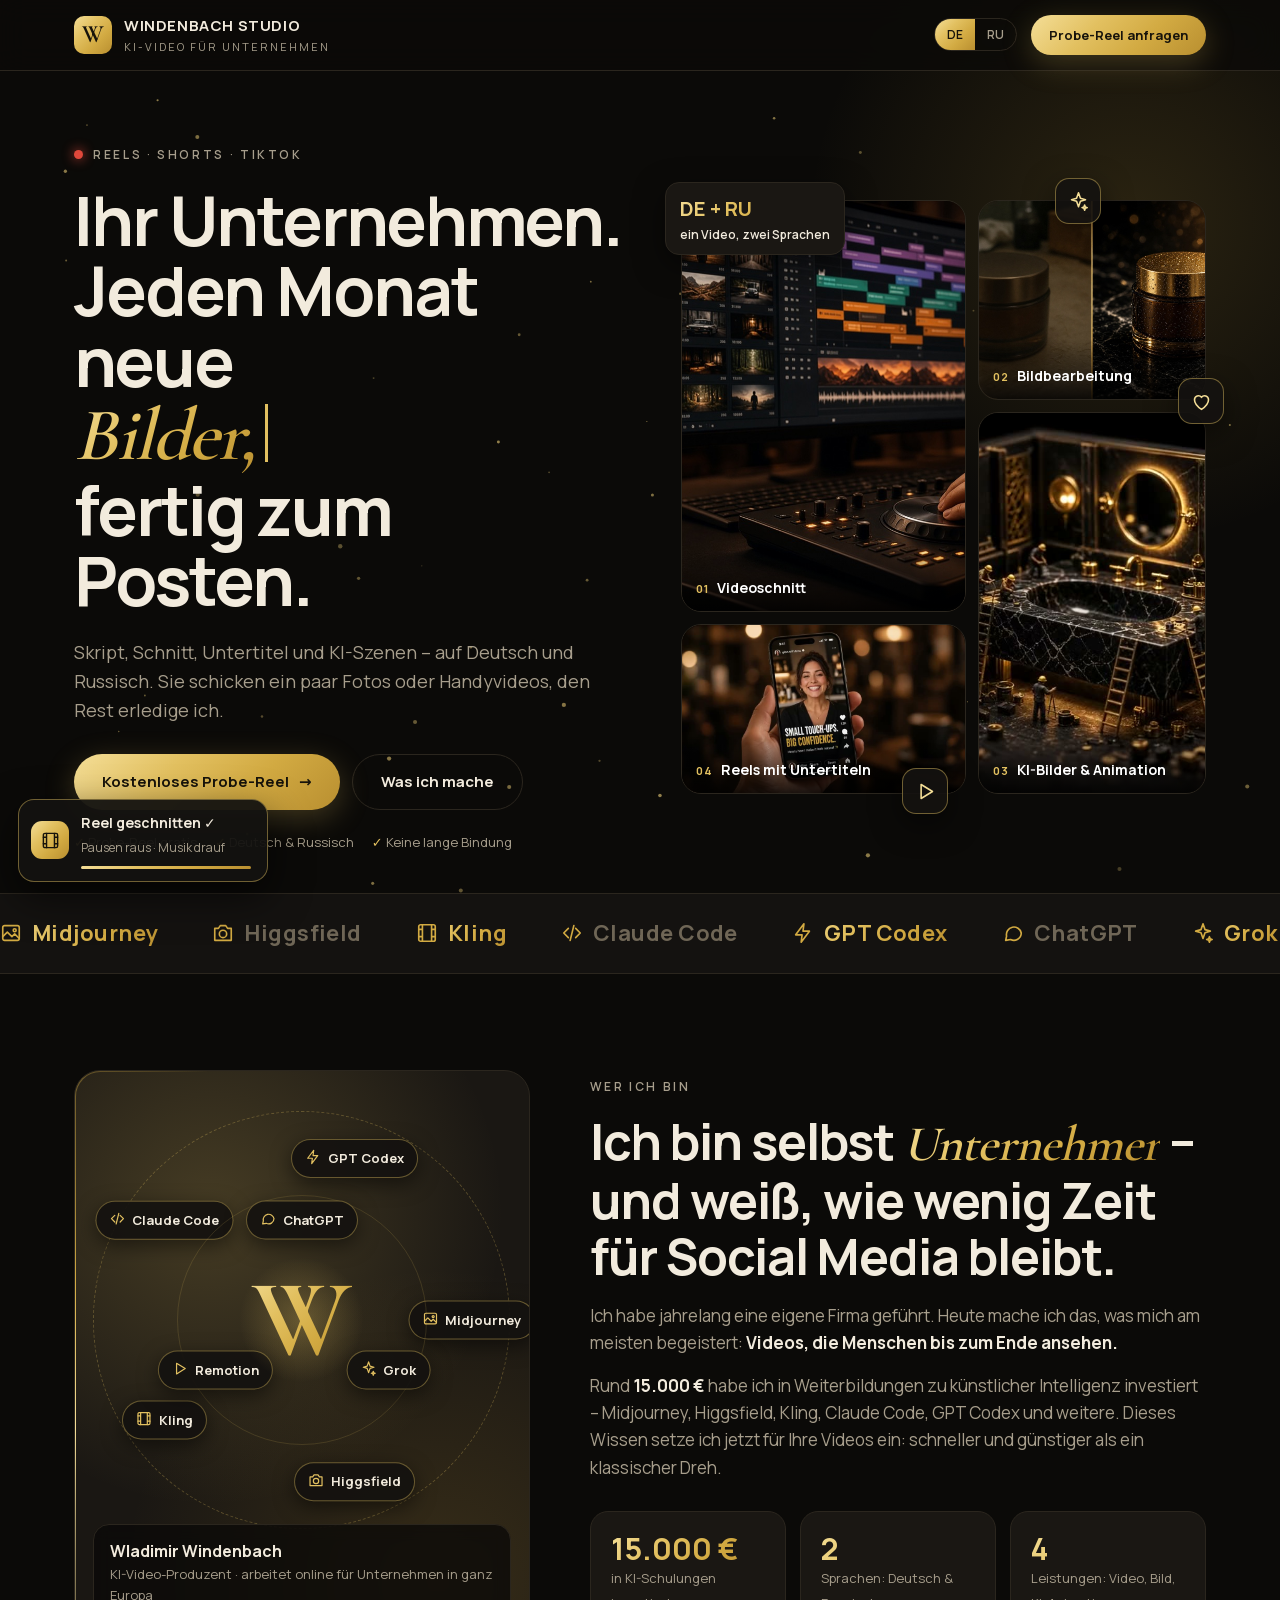
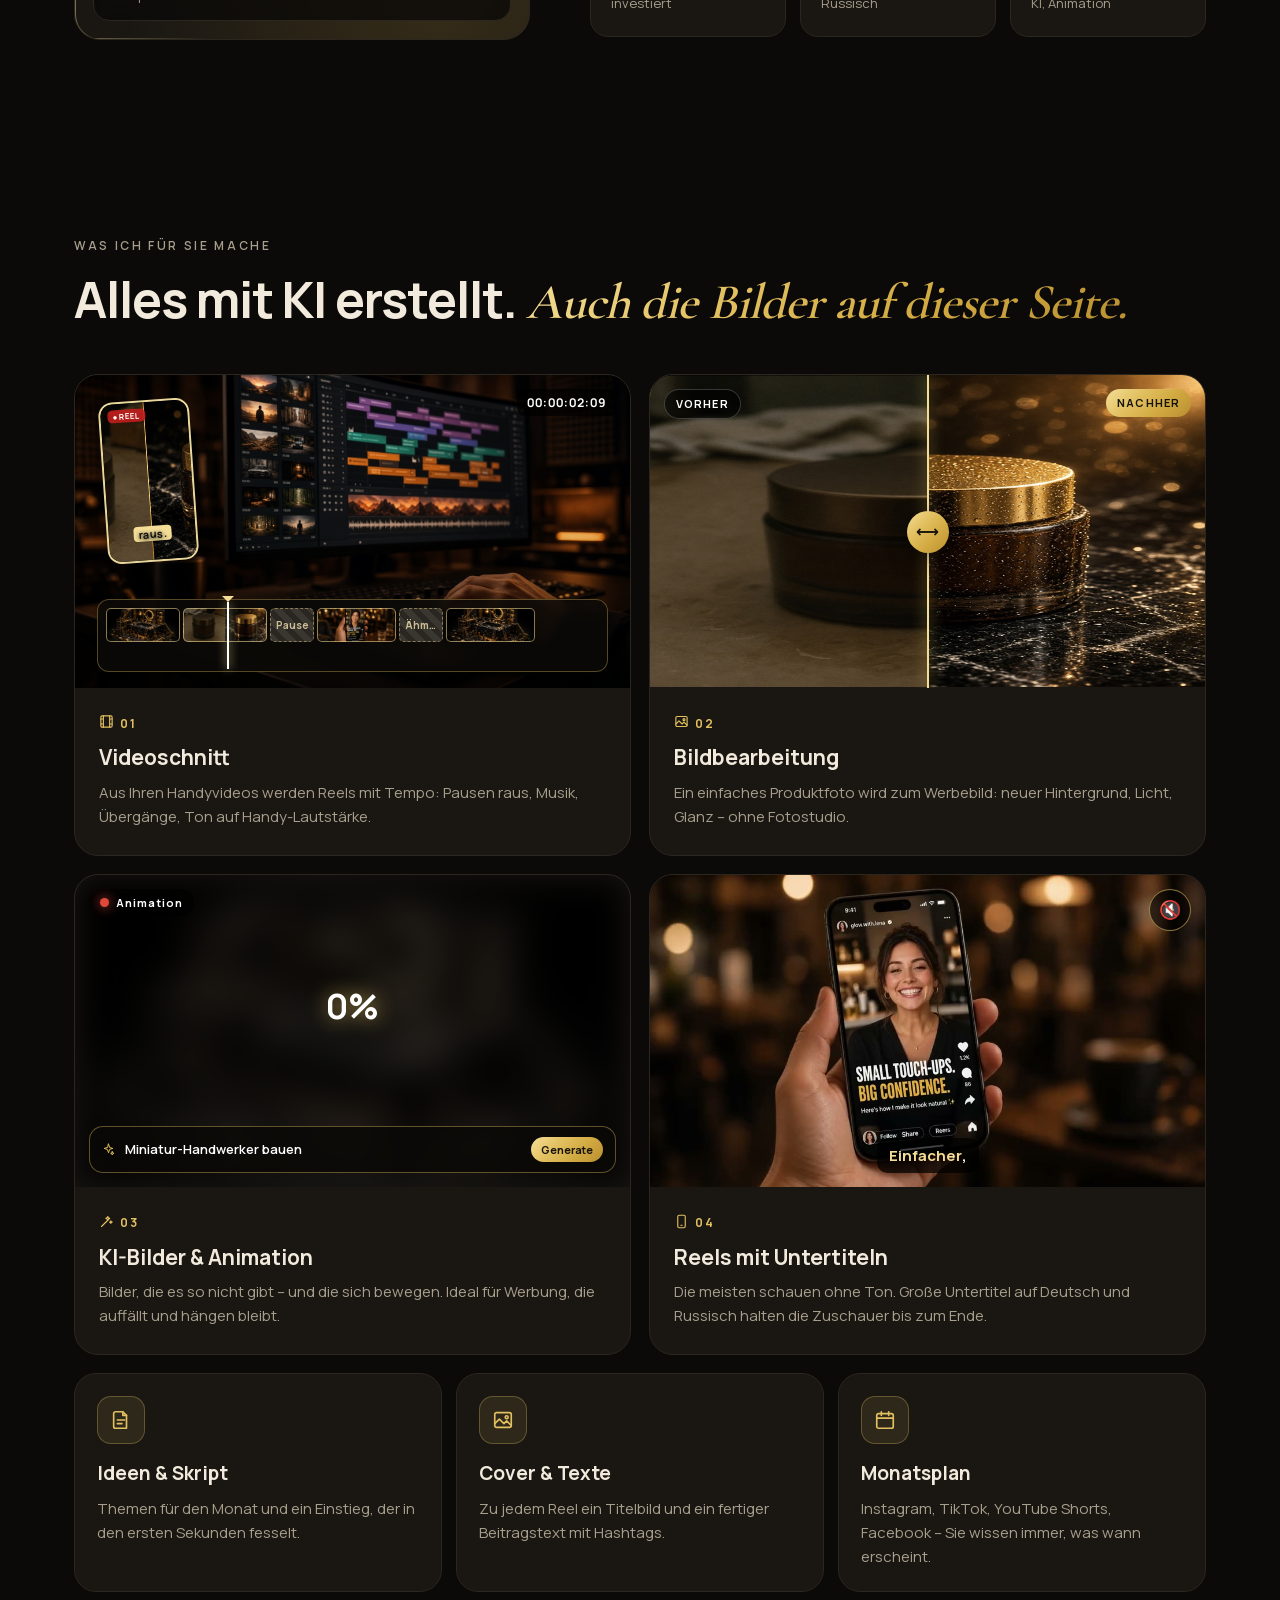
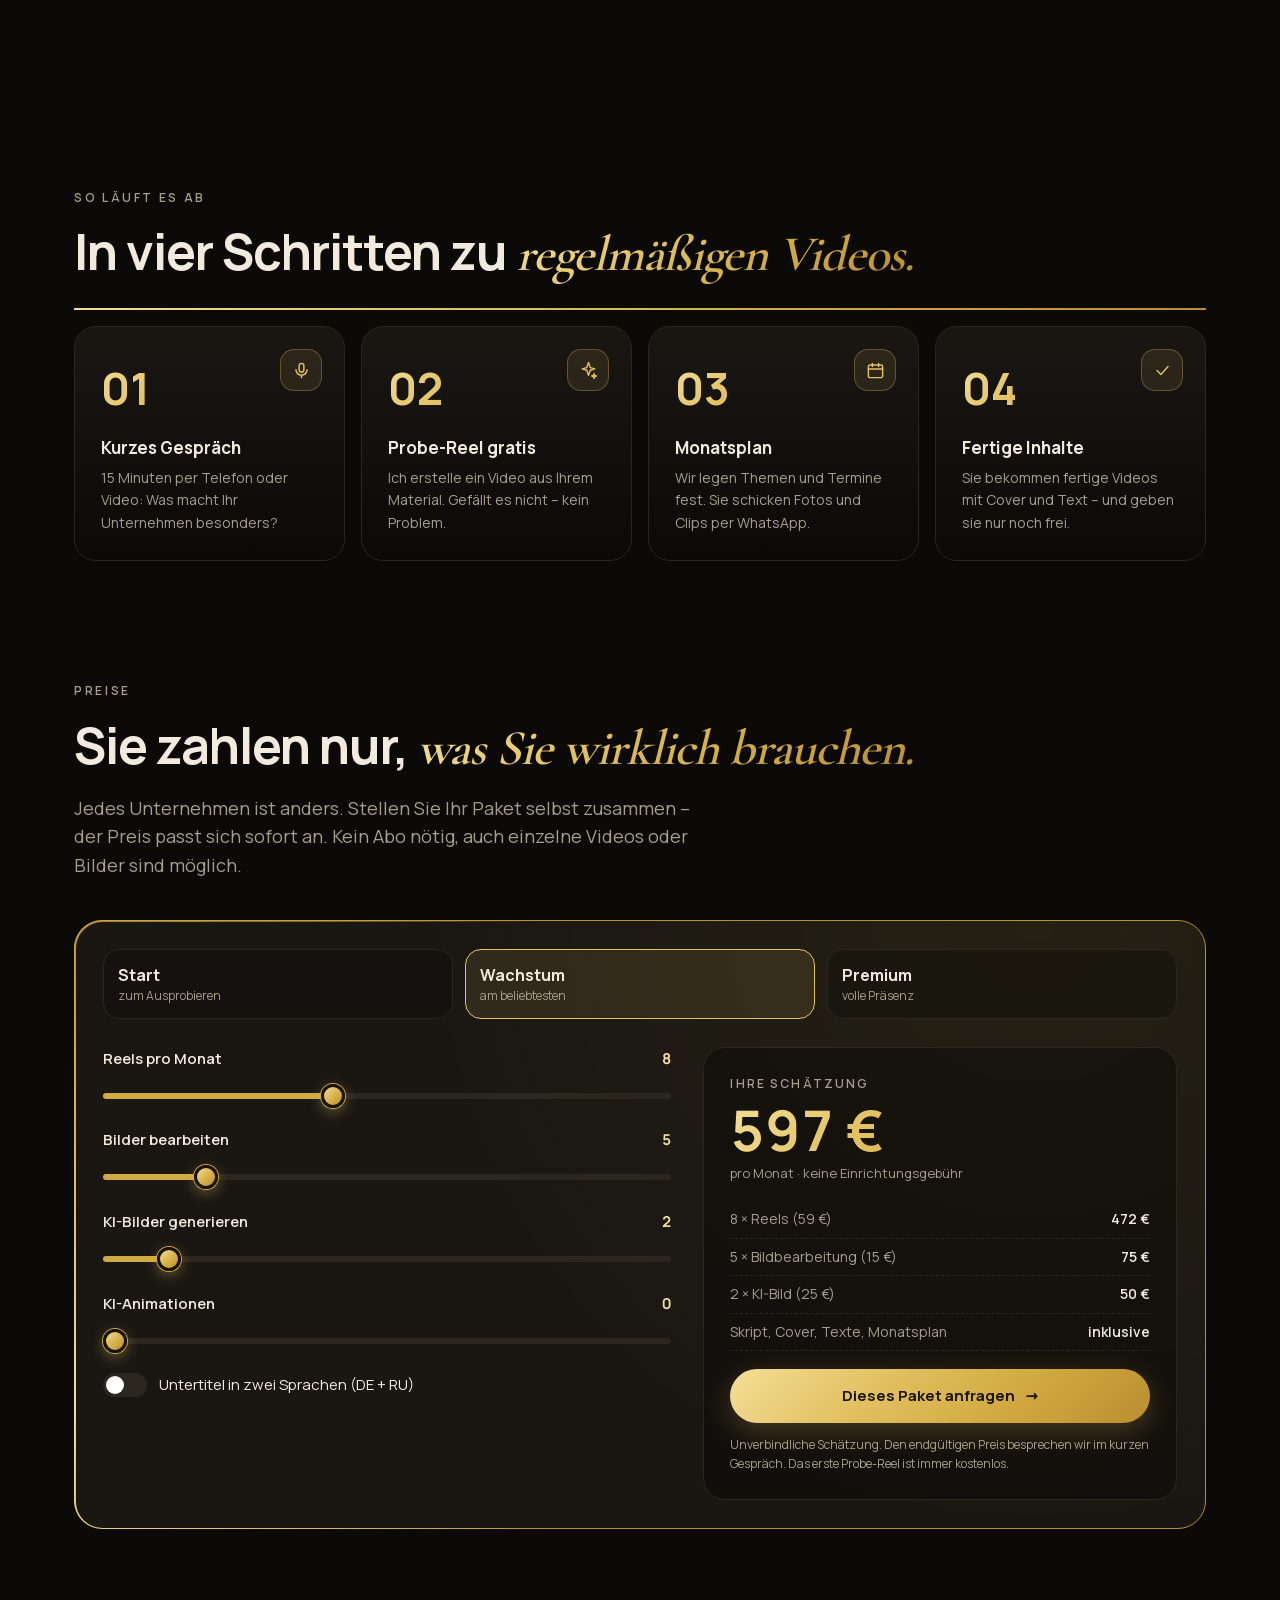
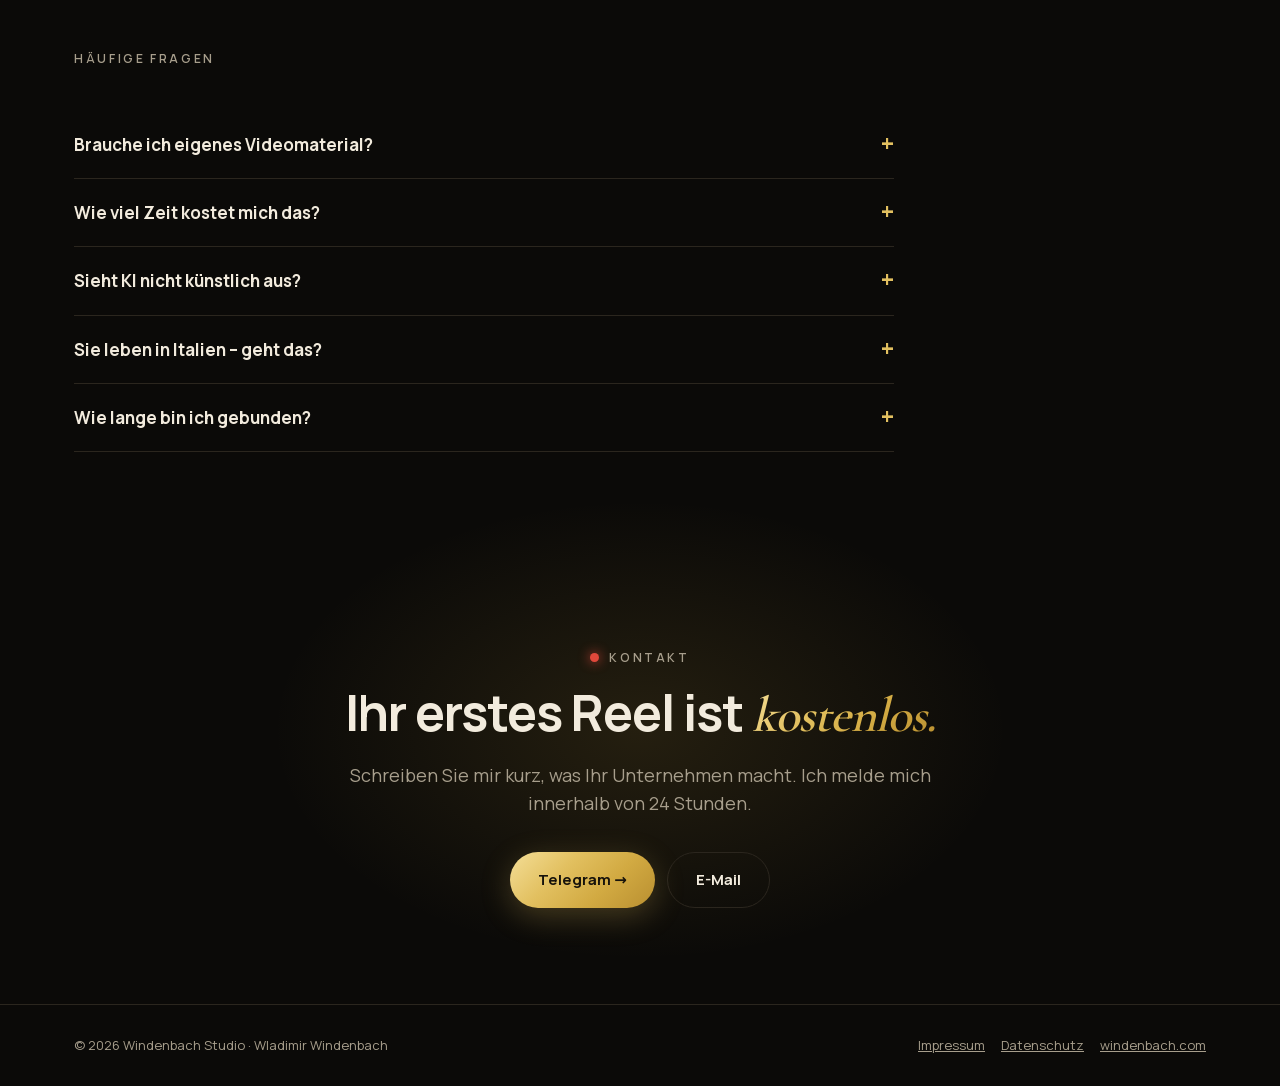
==== commit a63a1bb5: "Studio: Videoschnitt-Karte mit Live-Schnitt-Demo Co-Authored-By: Claude Opus 5.5 <noreply@anthropic." ====
--- a/studio/index.html
+++ b/studio/index.html
@@ -196,6 +196,37 @@
 .btn-gold:after{content:"";position:absolute;top:0;left:-60%;width:40%;height:100%;background:linear-gradient(100deg,transparent,rgba(255,255,255,.55),transparent);transform:skewX(-20deg);animation:shine 4.5s ease-in-out infinite}
 @keyframes shine{0%,70%{left:-60%}100%{left:130%}}
 .tilt{transform-style:preserve-3d;transition:transform .25s ease}
+
+/* Videoschnitt live: Timeline schneidet Pausen raus, Handy zeigt das Reel */
+.ed{position:absolute;inset:0;pointer-events:none}
+.ed:before{content:"";position:absolute;inset:0;background:linear-gradient(180deg,rgba(0,0,0,0) 45%,rgba(0,0,0,.75))}
+.edtl{position:absolute;left:4%;right:4%;bottom:5%;padding:8px;border-radius:12px;background:rgba(12,10,8,.82);border:1px solid rgba(226,192,96,.35);backdrop-filter:blur(4px)}
+.edrow{display:flex;gap:3px;height:34px;align-items:stretch}
+.edrow.a{height:16px;margin-top:5px;position:relative}
+.edrow .c{display:block;flex:0 0 var(--w);border-radius:5px;background-size:cover;background-position:center;border:1px solid rgba(244,222,151,.55);transition:flex-basis .45s ease}
+.edrow .p{display:flex;align-items:center;justify-content:center;flex:0 0 9%;border-radius:5px;background:repeating-linear-gradient(45deg,#3a3630 0 6px,#2a2722 6px 12px);border:1px dashed #8a7a55;overflow:hidden;transition:flex-basis .45s ease,opacity .45s,margin .45s}
+.edrow .p em{font:700 10px 'Manrope';font-style:normal;color:#cbbd96;white-space:nowrap}
+.edrow .p.cut{flex-basis:0;opacity:0;border-width:0;margin:0 -1.5px}
+.wave{position:absolute;inset:0;border-radius:4px;background:repeating-linear-gradient(90deg,var(--g2) 0 2px,transparent 2px 5px);-webkit-mask:linear-gradient(0deg,#000,#000);clip-path:inset(0 100% 0 0);transition:clip-path 1.6s ease;opacity:.9}
+.ed.music .wave{clip-path:inset(0 0 0 0);animation:wv .5s ease-in-out infinite alternate}
+@keyframes wv{from{transform:scaleY(.55)}to{transform:scaleY(1)}}
+.mus{position:absolute;right:4px;top:50%;transform:translateY(-50%) scale(.6);font:700 10px 'Manrope';font-style:normal;color:#111;background:var(--g1);padding:1px 7px;border-radius:9px;opacity:0;transition:.4s}
+.ed.music .mus{opacity:1;transform:translateY(-50%) scale(1)}
+.edhead{position:absolute;top:2px;bottom:2px;left:8px;width:2px;background:#fff;box-shadow:0 0 10px var(--g1)}
+.edhead:before{content:"";position:absolute;top:-6px;left:-5px;border:6px solid transparent;border-top-color:var(--g1)}
+.edcut{position:absolute;left:50%;top:38%;transform:translate(-50%,-50%) scale(.4);font:800 15px 'Manrope';color:#111;background:linear-gradient(135deg,#F4DE97,#D2AA42);padding:9px 16px;border-radius:30px;box-shadow:0 10px 30px rgba(0,0,0,.5);opacity:0;white-space:nowrap}
+.edcut.pop{animation:cutpop 1.1s cubic-bezier(.2,1.6,.4,1) forwards}
+@keyframes cutpop{0%{opacity:0;transform:translate(-50%,-50%) scale(.4)}25%{opacity:1;transform:translate(-50%,-50%) scale(1.08)}75%{opacity:1;transform:translate(-50%,-60%) scale(1)}100%{opacity:0;transform:translate(-50%,-90%) scale(.95)}}
+.edph{position:absolute;left:5%;top:8%;height:52%;aspect-ratio:9/16;border-radius:14px;border:2px solid #e9d79b;background:#000;overflow:hidden;box-shadow:0 14px 40px rgba(0,0,0,.6);transform:rotate(-4deg);animation:phf 4s ease-in-out infinite alternate}
+@keyframes phf{to{transform:rotate(-1deg) translateY(-6px)}}
+.edscr img{position:absolute;inset:0;width:100%;height:100%;object-fit:cover;opacity:0;transform:scale(1.15);transition:opacity .25s,transform 2.5s ease}
+.edscr img.on{opacity:1;transform:scale(1)}
+.edsub{position:absolute;left:6%;right:6%;bottom:12%;text-align:center;font:800 11px/1.2 'Manrope';color:#fff;text-shadow:0 1px 4px #000}
+.edsub span{background:var(--g1);color:#111;padding:1px 5px;border-radius:4px;display:inline-block;animation:subp .35s cubic-bezier(.2,1.6,.4,1)}
+@keyframes subp{from{transform:scale(.3)}}
+.edrec{position:absolute;top:6px;left:7px;font:800 8px 'Manrope';color:#fff;background:rgba(200,30,30,.85);padding:1px 5px;border-radius:5px;animation:blink 1s steps(2) infinite}
+@keyframes blink{50%{opacity:.45}}
+@media (max-width:560px){.edrow{height:26px}.edrow .p em{font-size:8px}.edph{height:46%}.edcut{font-size:12px;padding:7px 12px}}
 /* Videoschnitt: laufende Abspielmarke + Zeitcode */
 .playhead{position:absolute;top:0;bottom:0;width:2px;background:var(--g1);box-shadow:0 0 14px var(--g2);left:8%;animation:ph 6s linear infinite}
 .playhead:before{content:"";position:absolute;top:-1px;left:-6px;border:7px solid transparent;border-top-color:var(--g1)}
@@ -453,7 +484,7 @@
     <h2 data-l="de">Alles mit KI erstellt. <span class="serif gold">Auch die Bilder auf dieser Seite.</span></h2>
     <h2 data-l="ru">Всё создано с ИИ. <span class="serif gold">Даже картинки на этой странице.</span></h2>
     <div class="show">
-      <div class="sc reveal"><div class="im"><img src="gen/schnitt.jpg" alt="Videoschnitt" loading="lazy"><span class="playhead"></span><span class="tc">00:00:00:00</span></div>
+      <div class="sc reveal"><div class="im"><img src="gen/schnitt.jpg" alt="Videoschnitt" loading="lazy"><div class="ed"><div class="edph"><div class="edscr"><img src="gen/ki.jpg" alt=""><img src="gen/bild.jpg" alt=""><img src="gen/reels.jpg" alt=""><img src="gen/mini.jpg" alt=""></div><b class="edsub"></b><span class="edrec">● REEL</span></div><div class="edtl"><div class="edrow v"><i class="c" style="--w:15%;background-image:url(gen/ki.jpg)"></i><i class="p"><em>Pause</em></i><i class="c" style="--w:17%;background-image:url(gen/bild.jpg)"></i><i class="p"><em>Pause</em></i><i class="c" style="--w:16%;background-image:url(gen/reels.jpg)"></i><i class="p"><em>Ähm…</em></i><i class="c" style="--w:18%;background-image:url(gen/mini.jpg)"></i></div><div class="edrow a"><i class="wave"></i><em class="mus">♪ Musik</em></div><span class="edhead"></span></div><span class="edcut"></span></div><span class="tc">00:00:00:00</span></div>
         <div class="tx"><i data-ic="film">01</i><h3 data-l="de">Videoschnitt</h3><h3 data-l="ru">Монтаж видео</h3>
         <p data-l="de">Aus Ihren Handyvideos werden Reels mit Tempo: Pausen raus, Musik, Übergänge, Ton auf Handy-Lautstärke.</p>
         <p data-l="ru">Из видео с вашего телефона — динамичные Reels: без пауз, с музыкой, переходами и звуком под телефон.</p></div></div>
@@ -671,5 +702,22 @@
     b.addEventListener('click',tog);v.addEventListener('click',tog)})();
 })();
 </script>
+
+<script>
+(function(){var ed=document.querySelector('.ed');if(!ed)return;var im=ed.parentNode,tl=ed.querySelector('.edtl'),hd=ed.querySelector('.edhead'),cut=ed.querySelector('.edcut'),sub=ed.querySelector('.edsub'),imgs=ed.querySelectorAll('.edscr img'),ps=ed.querySelectorAll('.edrow .p');
+function ru(){return document.documentElement.lang==='ru'}
+var W={de:['Pausen','raus.','Musik','drauf.','Reel','fertig!'],ru:['Паузы','долой.','Музыка','есть.','Рилс','готов!']};
+function pop(t){cut.textContent=t;cut.classList.remove('pop');void cut.offsetWidth;cut.classList.add('pop')}
+var running=false,shot=0,wi=0,iv=null;
+function show(){imgs.forEach(function(x,i){x.classList.toggle('on',i===shot%imgs.length)});shot++;var w=W[ru()?'ru':'de'];sub.innerHTML='<span>'+w[wi%w.length]+'</span>';wi++}
+function cycle(){running=true;ps.forEach(function(p){p.classList.remove('cut');p.querySelector('em').textContent=p.dataset.t||(p.dataset.t=p.querySelector('em').textContent)});ps.forEach(function(p){if(ru())p.querySelector('em').textContent=p.dataset.t==='Pause'?'пауза':'э-э…'});ed.classList.remove('music');shot=0;wi=0;show();clearInterval(iv);iv=setInterval(show,850);
+ var st=performance.now(),D=6500,music=false;
+ (function f(now){var k=Math.min(1,(now-st)/D),w=tl.clientWidth-16,x=8+k*w;hd.style.left=x+'px';
+  var tr=tl.getBoundingClientRect().left;ps.forEach(function(p){if(p.classList.contains('cut'))return;var r=p.getBoundingClientRect();if(tr+x>=r.left+4){p.classList.add('cut');pop(ru()?'✂ Пауза вырезана':'✂ Pause entfernt')}});
+  if(!music&&k>.55){music=true;ed.classList.add('music')}
+  if(k<1)requestAnimationFrame(f);else{pop(ru()?'Рилс готов ✓':'Reel fertig ✓');setTimeout(cycle,2200)}})(st)}
+new IntersectionObserver(function(es,o){if(es[0].isIntersecting&&!running){o.disconnect();cycle()}},{threshold:.4}).observe(im);
+})();
+</script>
 </body>
 </html>
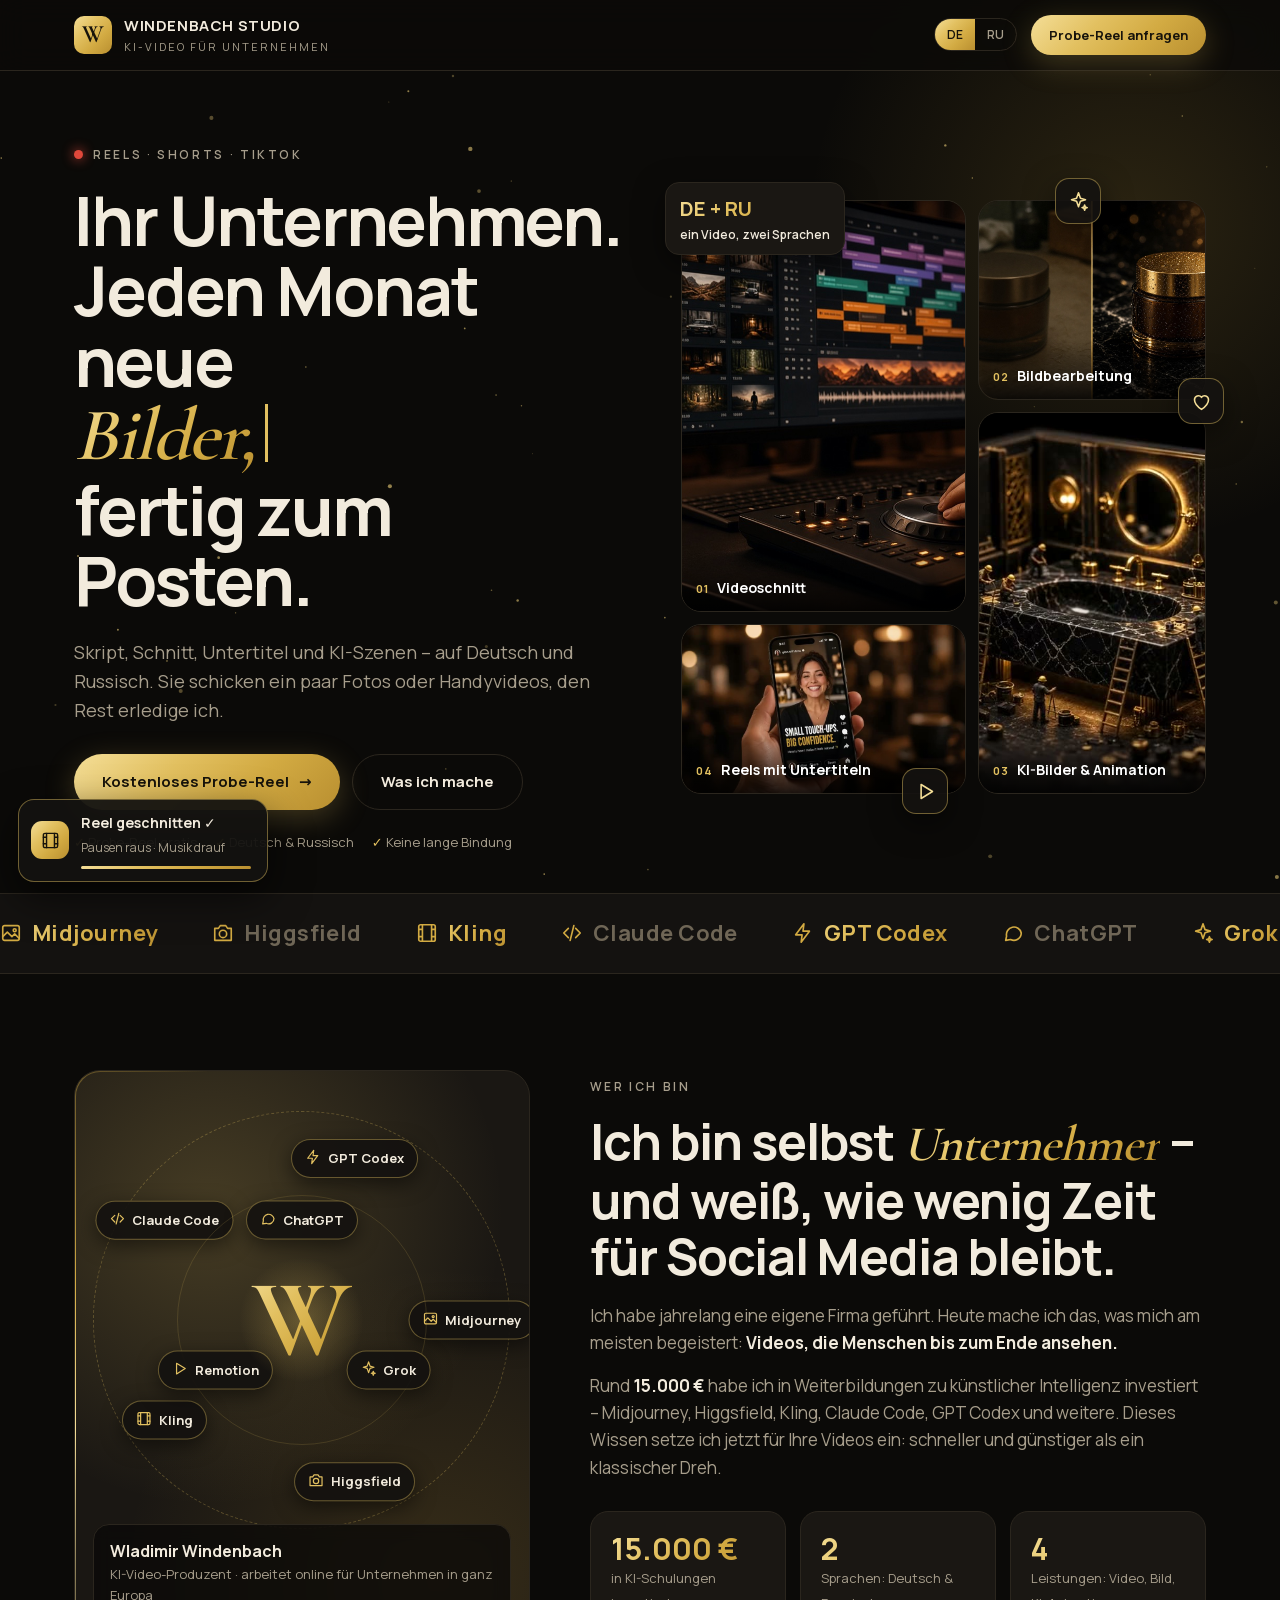
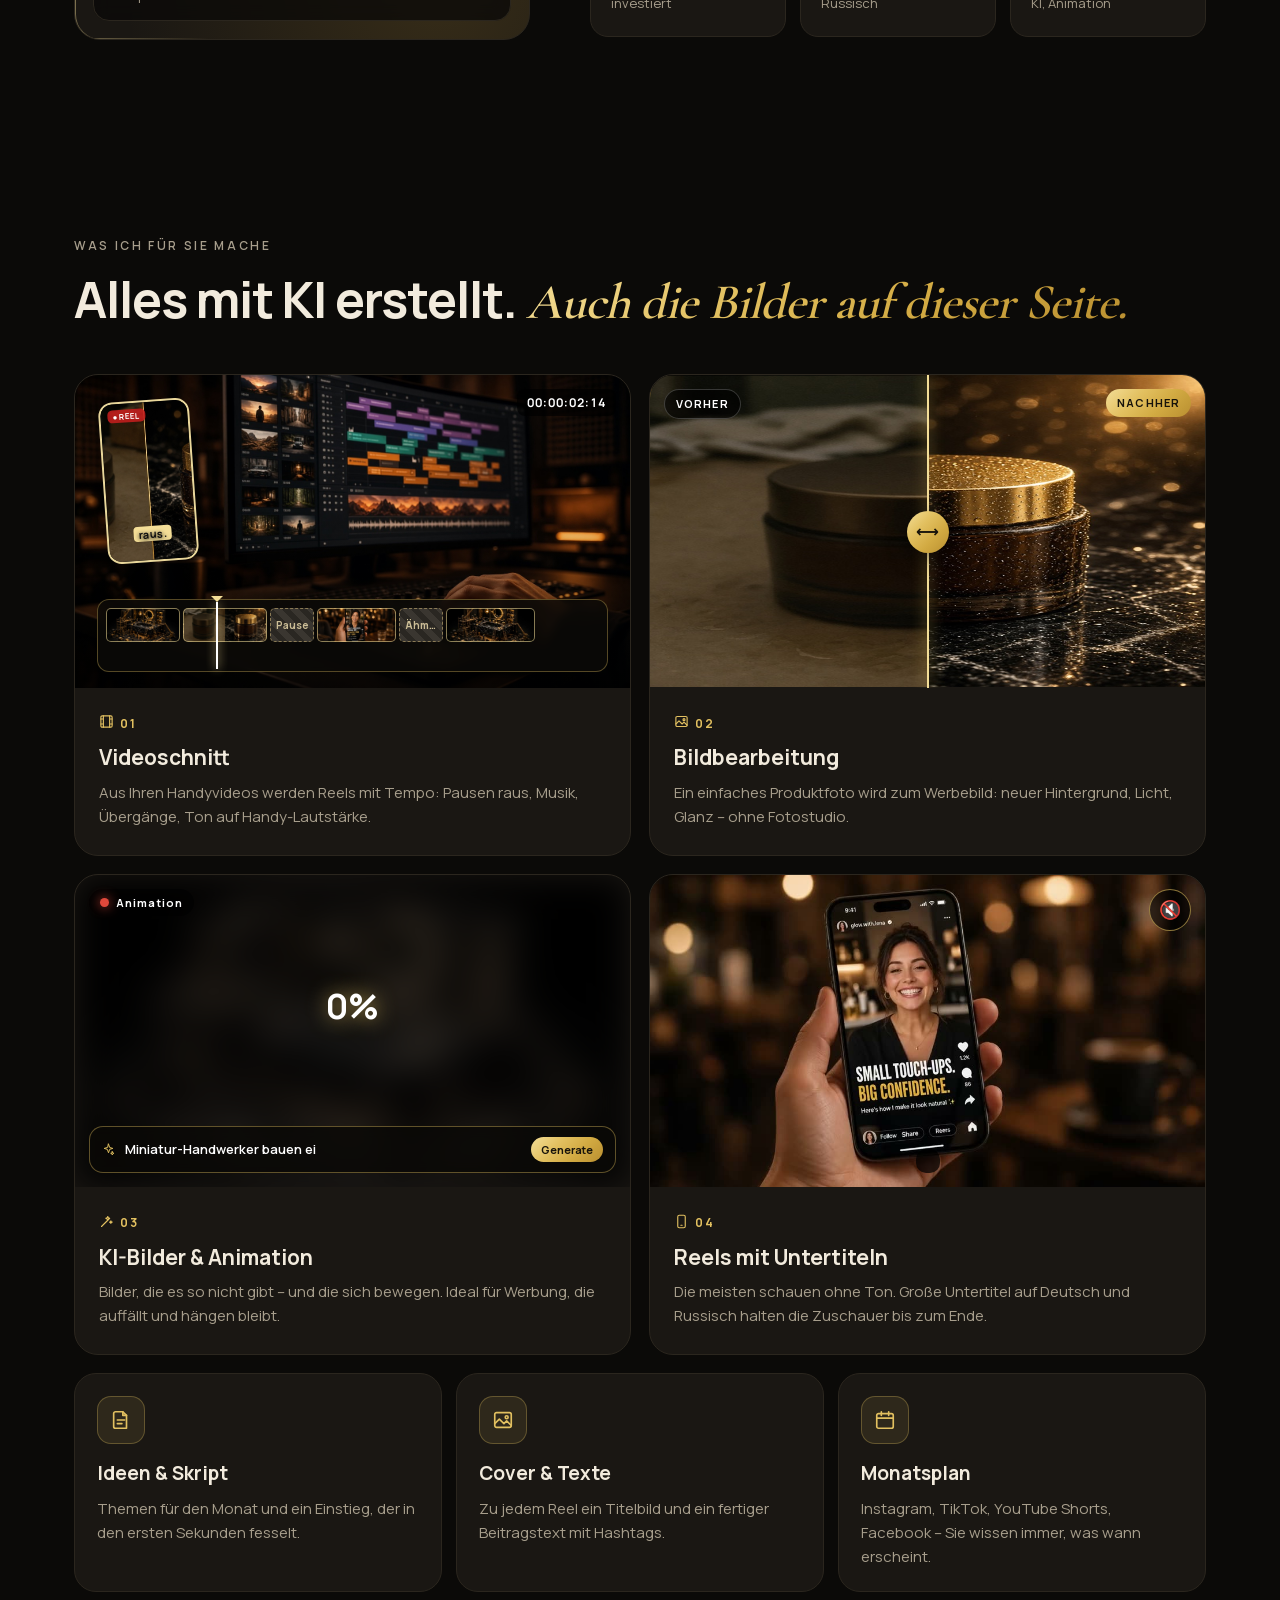
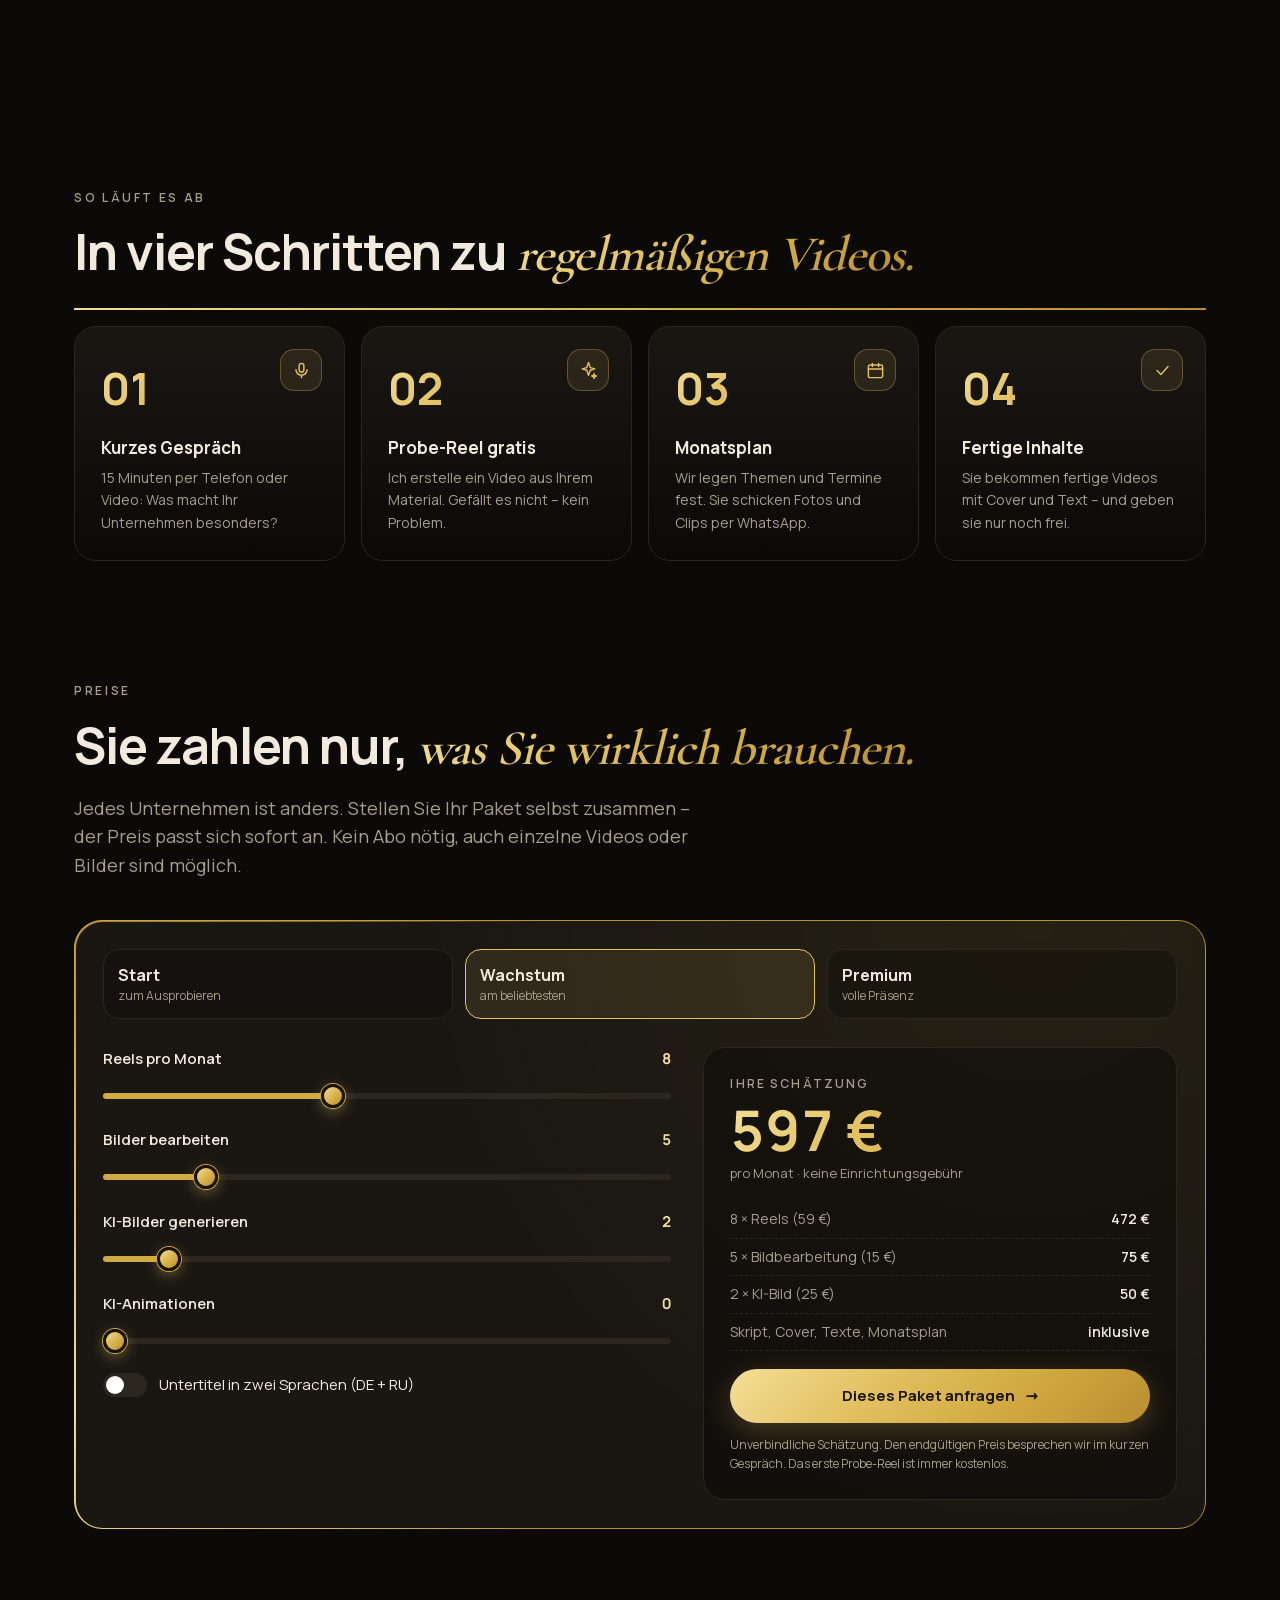
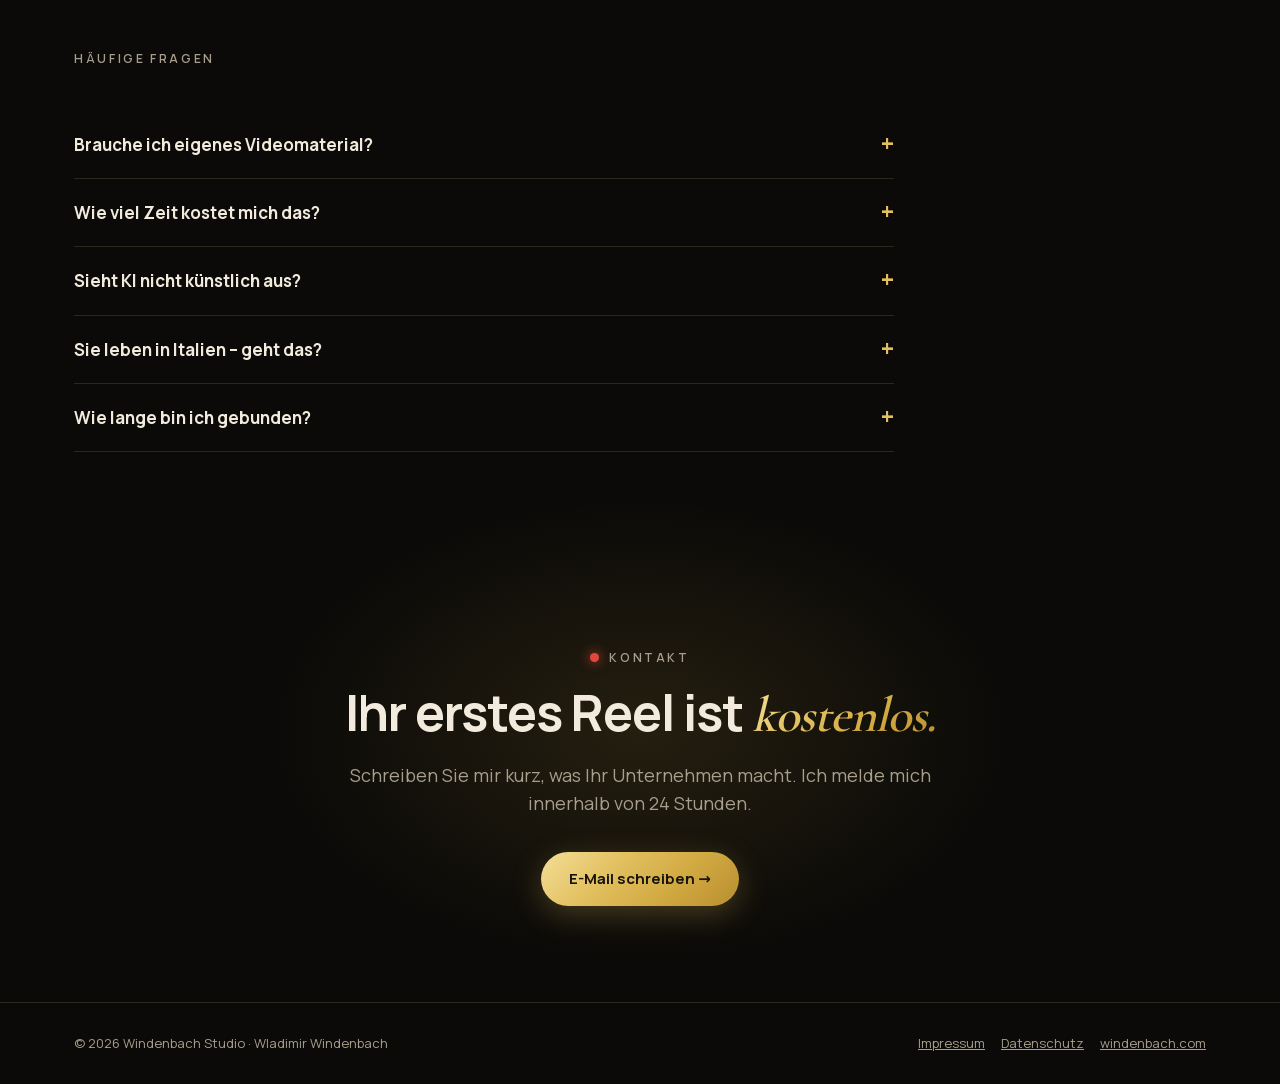
==== commit 93eebb20: "Studio-Seite von der MWRLife-Seite trennen: eigenes Impressum/Datenschutz, keine Links zur Hauptseit" ====
--- a/studio/index.html
+++ b/studio/index.html
@@ -593,8 +593,7 @@
     <p class="lead" data-l="de">Schreiben Sie mir kurz, was Ihr Unternehmen macht. Ich melde mich innerhalb von 24 Stunden.</p>
     <p class="lead" data-l="ru">Напишите коротко, чем занимается ваш бизнес. Отвечу в течение 24 часов.</p>
     <div class="contact-btns">
-      <a class="btn btn-gold" href="https://t.me/windenbach" target="_blank" rel="noopener">Telegram →</a>
-      <a class="btn btn-ghost" href="mailto:w.stetinger26@gmail.com?subject=Probe-Reel">E-Mail</a>
+      <a class="btn btn-gold" href="mailto:w.stetinger26@gmail.com?subject=Probe-Reel"><span data-l="de">E-Mail schreiben →</span><span data-l="ru">Написать на почту →</span></a>
     </div>
   </div>
 </section>
@@ -603,7 +602,7 @@
 <footer>
   <div class="wrap">
     <span>© 2026 Windenbach Studio · Wladimir Windenbach</span>
-    <span><a href="../impressum-de.html">Impressum</a><a href="../datenschutz-de.html">Datenschutz</a><a href="../">windenbach.com</a></span>
+    <span><a href="impressum.html">Impressum</a><a href="datenschutz.html">Datenschutz</a><a href="./">windenbach.com</a></span>
   </div>
 </footer>
 
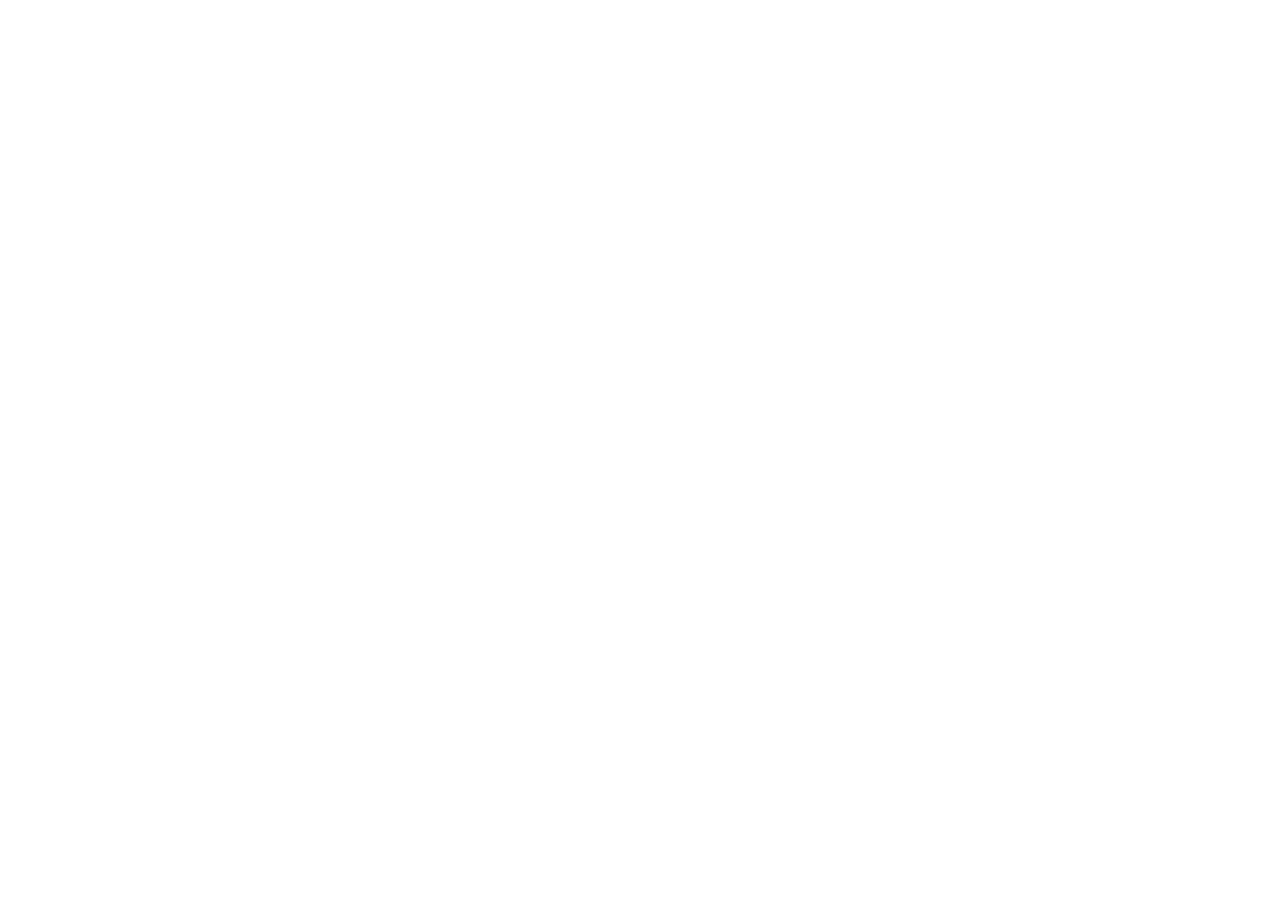
==== commit 92a6211f: "Studio-Seite auf windenbachstudio.com weiterleiten Co-Authored-By: Claude Opus 5.5 <noreply@anthropi" ====
--- a/studio/index.html
+++ b/studio/index.html
@@ -1,722 +1 @@
-<!doctype html>
-<html lang="de">
-<head>
-<meta charset="utf-8">
-<meta name="viewport" content="width=device-width, initial-scale=1">
-<title>Windenbach Studio – Reels für Unternehmen</title>
-<meta name="description" content="Fertige Reels für Ihr Unternehmen: Skript, Schnitt, Untertitel und KI-Szenen auf Deutsch und Russisch. Reels, Bilder und KI-Animationen – Preis nach Bedarf. Probe-Reel kostenlos.">
-<link rel="icon" href="../img/favicon-32.png">
-<link rel="apple-touch-icon" href="../img/apple-touch-icon.png">
-<link rel="stylesheet" href="../fonts/fonts.css">
-<style>
-:root{
-  --bg:#0B0A08; --bg2:#141210; --card:#1A1713; --line:#2B261E;
-  --text:#F2EBDD; --muted:#A79E8C;
-  --g1:#F4DE97; --g2:#E2C060; --g3:#D2AA42; --g4:#B98F30;
-  --gold:linear-gradient(135deg,var(--g1),var(--g2) 35%,var(--g3) 65%,var(--g4));
-  --rec:#E0483B;
-}
-*{box-sizing:border-box;margin:0;padding:0}
-html{scroll-behavior:smooth;overflow-x:clip}
-.hero,.contact{overflow-x:clip}
-body{background:var(--bg);color:var(--text);font-family:'Manrope',system-ui,sans-serif;line-height:1.6;-webkit-font-smoothing:antialiased;overflow-x:hidden}
-html[lang=de] [data-l=ru], html[lang=ru] [data-l=de]{display:none!important}
-a{color:inherit}
-.wrap{max-width:1180px;margin:0 auto;padding:0 24px}
-.serif{font-family:'Cormorant Garamond',serif;font-style:italic;font-weight:600}
-.gold{background:var(--gold);-webkit-background-clip:text;background-clip:text;color:transparent}
-.btn{display:inline-flex;align-items:center;gap:10px;padding:15px 28px;border-radius:999px;font-weight:700;text-decoration:none;font-size:15px;transition:transform .2s, box-shadow .2s;cursor:pointer;border:0}
-.btn-gold{background:var(--gold);color:#17130B;box-shadow:0 8px 30px rgba(226,192,96,.25)}
-.btn-gold:hover{transform:translateY(-2px);box-shadow:0 12px 40px rgba(226,192,96,.4)}
-.btn-ghost{border:1px solid var(--line);color:var(--text)}
-.btn-ghost:hover{border-color:var(--g3)}
-.eyebrow{display:inline-flex;align-items:center;gap:10px;font-size:12px;letter-spacing:.22em;text-transform:uppercase;color:var(--muted);font-weight:600}
-.rec{width:9px;height:9px;border-radius:50%;background:var(--rec);box-shadow:0 0 12px var(--rec);animation:blink 1.4s infinite}
-@keyframes blink{50%{opacity:.25}}
-h2{font-size:clamp(30px,4.4vw,50px);line-height:1.12;font-weight:700;letter-spacing:-.02em;margin:14px 0 18px}
-section{padding:96px 0}
-.lead{color:var(--muted);font-size:18px;max-width:640px}
-
-/* header */
-header{position:sticky;top:0;z-index:50;background:rgba(11,10,8,.82);backdrop-filter:blur(14px);border-bottom:1px solid var(--line)}
-header .wrap{display:flex;align-items:center;justify-content:space-between;height:70px;gap:16px}
-.brand{display:flex;align-items:center;gap:12px;text-decoration:none}
-.brand-mark{width:38px;height:38px;border-radius:10px;background:var(--gold);display:grid;place-items:center;color:#17130B;font-family:'Cormorant Garamond',serif;font-weight:700;font-size:24px}
-.brand b{display:block;font-size:15px;letter-spacing:.04em}
-.brand small{display:block;font-size:11px;color:var(--muted);letter-spacing:.18em;text-transform:uppercase}
-.hd-right{display:flex;align-items:center;gap:14px}
-.lang{display:flex;border:1px solid var(--line);border-radius:999px;overflow:hidden}
-.lang button{background:none;border:0;color:var(--muted);padding:7px 12px;font:600 12px 'Manrope';cursor:pointer}
-.lang button.on{background:var(--gold);color:#17130B}
-.hd-cta{padding:10px 18px;font-size:13px}
-
-/* hero */
-.hero{padding:70px 0 40px;position:relative}
-.hero:before{content:"";position:absolute;inset:-200px -200px auto auto;width:700px;height:700px;background:radial-gradient(circle,rgba(210,170,66,.16),transparent 65%);pointer-events:none}
-.hero-grid{display:grid;grid-template-columns:1.05fr 1fr;gap:56px;align-items:center}
-.hero h1{font-size:clamp(38px,5.6vw,68px);line-height:1.04;letter-spacing:-.03em;font-weight:700;margin:18px 0 22px}
-.hero h1 .serif{font-size:1.1em}
-.hero p{color:var(--muted);font-size:18px;max-width:540px;margin-bottom:30px}
-.hero-btns{display:flex;gap:12px;flex-wrap:wrap}
-.hero-note{margin-top:22px;font-size:13px;color:var(--muted);display:flex;gap:18px;flex-wrap:wrap}
-.hero-note span:before{content:"✓ ";color:var(--g2);font-weight:700}
-.phones{position:relative;height:560px}
-.phone{position:absolute;width:230px;aspect-ratio:9/19.5;border-radius:34px;padding:8px;background:#000;border:1px solid #3a3328;box-shadow:0 30px 80px rgba(0,0,0,.7),0 0 0 1px rgba(226,192,96,.12)}
-.phone video{width:100%;height:100%;object-fit:cover;border-radius:27px;display:block;background:#111}
-.phone:after{content:"";position:absolute;top:16px;left:50%;transform:translateX(-50%);width:62px;height:18px;border-radius:12px;background:#000}
-.ph1{left:0;top:70px;transform:rotate(-7deg);animation:float 7s ease-in-out infinite}
-.ph2{left:50%;margin-left:-115px;top:0;z-index:2;animation:float 6s ease-in-out infinite .6s}
-.ph3{right:0;top:80px;transform:rotate(7deg);animation:float 8s ease-in-out infinite 1.2s}
-@keyframes float{50%{translate:0 -12px}}
-.mosaic{position:relative;display:grid;grid-template-columns:1.25fr 1fr;grid-template-rows:200px 200px 170px;gap:12px}
-.tile{position:relative;border-radius:20px;overflow:hidden;border:1px solid var(--line);display:block;text-decoration:none;background:#000}
-.tile img{width:100%;height:100%;object-fit:cover;display:block;transition:transform 1.2s ease;animation:kb 14s ease-in-out infinite alternate}
-.tile:hover img{transform:scale(1.06)}
-.tile span{position:absolute;left:0;right:0;bottom:0;padding:26px 14px 12px;background:linear-gradient(transparent,rgba(0,0,0,.85));display:flex;align-items:baseline;gap:8px}
-.tile i{font-style:normal;font-size:11px;font-weight:700;color:var(--g2);letter-spacing:.1em}
-.tile b{font-size:14px;color:#fff}
-.t1{grid-column:1;grid-row:1/3}.t2{grid-column:2;grid-row:1}.t3{grid-column:2;grid-row:2/4}.t4{grid-column:1;grid-row:3}
-.t2 img{animation-delay:-4s}.t3 img{animation-delay:-8s}.t4 img{animation-delay:-2s;object-position:60% 40%}
-@keyframes kb{from{scale:1}to{scale:1.07}}
-.mosaic .tag1{left:-16px;top:-18px;bottom:auto}
-.tag{position:absolute;z-index:3;background:var(--card);border:1px solid var(--line);border-radius:14px;padding:10px 14px;font-size:12px;font-weight:600;box-shadow:0 10px 30px rgba(0,0,0,.5)}
-.tag b{display:block;font-size:20px}
-.tag1{left:-10px;bottom:40px}
-.tag2{right:-6px;top:20px}
-
-/* marquee */
-.marquee{border-top:1px solid var(--line);border-bottom:1px solid var(--line);overflow:hidden;padding:22px 0;background:var(--bg2)}
-.track{display:flex;gap:54px;width:max-content;animation:run 32s linear infinite}
-.track span{font-size:22px;font-weight:700;color:#6f6656;white-space:nowrap;letter-spacing:.02em}
-.track span.g{color:transparent;background:var(--gold);-webkit-background-clip:text;background-clip:text}
-@keyframes run{to{transform:translateX(-50%)}}
-
-/* about */
-.about-grid{display:grid;grid-template-columns:.85fr 1.15fr;gap:60px;align-items:center}
-.about-photo{position:relative;border-radius:26px;overflow:hidden;aspect-ratio:4/5;border:1px solid var(--line)}
-.about-photo img{width:100%;height:100%;object-fit:cover;display:block}
-.about-photo .badge{position:absolute;left:18px;bottom:18px;right:18px;background:rgba(11,10,8,.78);backdrop-filter:blur(8px);border:1px solid var(--line);border-radius:16px;padding:14px 16px;font-size:13px;color:var(--muted)}
-.about-photo .badge b{color:var(--text);font-size:16px;display:block}
-.about-card{background:radial-gradient(circle at 30% 25%,rgba(226,192,96,.22),transparent 55%),radial-gradient(circle at 80% 90%,rgba(185,143,48,.18),transparent 50%),var(--card);display:flex;flex-direction:column;align-items:center;justify-content:center;gap:26px;padding:30px 30px 110px}
-.big-w{font-family:'Cormorant Garamond',serif;font-weight:700;font-size:170px;line-height:1;background:var(--gold);-webkit-background-clip:text;background-clip:text;color:transparent;filter:drop-shadow(0 10px 40px rgba(226,192,96,.3))}
-.tool-cloud{display:flex;flex-wrap:wrap;justify-content:center;gap:8px;max-width:340px}
-.tool-cloud i{font-style:normal;font-size:13px;font-weight:600;padding:6px 12px;border-radius:999px;border:1px solid rgba(226,192,96,.3);color:var(--text);background:rgba(0,0,0,.25)}
-.about p{color:var(--muted);font-size:17px;margin-bottom:16px}
-.about p strong{color:var(--text)}
-.stats{display:grid;grid-template-columns:repeat(3,1fr);gap:14px;margin-top:30px}
-.stat{background:var(--card);border:1px solid var(--line);border-radius:18px;padding:20px}
-.stat b{display:block;font-size:30px;font-weight:700;line-height:1.1}
-.stat span{font-size:13px;color:var(--muted)}
-.tools{display:flex;flex-wrap:wrap;gap:8px;margin-top:22px}
-.tools i{font-style:normal;font-size:13px;border:1px solid var(--line);border-radius:999px;padding:6px 13px;color:var(--text)}
-
-/* services */
-.cards{display:grid;grid-template-columns:repeat(3,1fr);gap:16px;margin-top:44px}
-.card{background:var(--card);border:1px solid var(--line);border-radius:22px;padding:28px;transition:border-color .25s, transform .25s}
-.card:hover{border-color:var(--g4);transform:translateY(-4px)}
-.ico{width:46px;height:46px;border-radius:13px;display:grid;place-items:center;background:rgba(226,192,96,.1);border:1px solid rgba(226,192,96,.25);margin-bottom:18px}
-.ico svg{width:22px;height:22px;stroke:var(--g2);fill:none;stroke-width:1.8;stroke-linecap:round;stroke-linejoin:round}
-.card h3{font-size:19px;margin-bottom:8px}
-.card p{color:var(--muted);font-size:15px}
-
-/* work */
-.work{background:var(--bg2);border-top:1px solid var(--line);border-bottom:1px solid var(--line)}
-.reels{display:grid;grid-template-columns:repeat(3,1fr);gap:22px;margin-top:44px}
-.reel{background:var(--card);border:1px solid var(--line);border-radius:24px;padding:12px;}
-.reel .vid{position:relative;border-radius:16px;overflow:hidden;aspect-ratio:9/16;background:#000;cursor:pointer}
-.reel video{width:100%;height:100%;object-fit:cover;display:block}
-.reel .snd{position:absolute;right:12px;bottom:12px;background:rgba(0,0,0,.6);border:1px solid rgba(255,255,255,.2);color:#fff;border-radius:999px;padding:7px 12px;font:600 12px 'Manrope'}
-.reel h4{font-size:16px;margin:14px 6px 4px}
-.reel p{font-size:13px;color:var(--muted);margin:0 6px 6px}
-
-/* steps */
-.steps{display:grid;grid-template-columns:repeat(4,1fr);gap:16px;margin-top:44px;counter-reset:s}
-.step{position:relative;padding:26px;border-radius:22px;border:1px solid var(--line);background:linear-gradient(180deg,var(--card),transparent)}
-.step:before{counter-increment:s;content:"0" counter(s);font-size:44px;font-weight:700;display:block;margin-bottom:10px;background:var(--gold);-webkit-background-clip:text;background-clip:text;color:transparent}
-.step h3{font-size:17px;margin-bottom:6px}
-.step p{font-size:14px;color:var(--muted)}
-
-/* pricing */
-.prices{display:grid;grid-template-columns:repeat(3,1fr);gap:16px;margin-top:44px;align-items:stretch}
-.price{border:1px solid var(--line);border-radius:24px;padding:32px;background:var(--card);display:flex;flex-direction:column}
-.price.main{border-color:var(--g3);background:radial-gradient(circle at 50% 0,rgba(226,192,96,.14),var(--card) 60%);position:relative}
-.price.main .pop{position:absolute;top:-13px;left:32px;background:var(--gold);color:#17130B;font-size:11px;font-weight:700;letter-spacing:.12em;text-transform:uppercase;padding:5px 12px;border-radius:999px}
-.price h3{font-size:18px}
-.price .amt{font-size:46px;font-weight:700;margin:12px 0 2px;line-height:1}
-.price .per{color:var(--muted);font-size:14px;margin-bottom:20px}
-.price ul{list-style:none;margin-bottom:26px;flex:1}
-.price li{padding:7px 0 7px 26px;position:relative;font-size:15px;border-bottom:1px dashed var(--line)}
-.price li:before{content:"";position:absolute;left:2px;top:14px;width:12px;height:7px;border-left:2px solid var(--g2);border-bottom:2px solid var(--g2);transform:rotate(-45deg)}
-.price .btn{justify-content:center}
-
-/* faq */
-.faq{max-width:820px;margin-top:40px}
-details{border-bottom:1px solid var(--line);padding:20px 0}
-summary{cursor:pointer;font-weight:700;font-size:17px;list-style:none;display:flex;justify-content:space-between;gap:20px}
-summary::-webkit-details-marker{display:none}
-summary:after{content:"+";color:var(--g2);font-size:24px;line-height:1;transition:transform .25s}
-details[open] summary:after{transform:rotate(45deg)}
-details p{color:var(--muted);margin-top:12px}
-
-/* contact */
-.contact{text-align:center;position:relative}
-.contact:before{content:"";position:absolute;left:50%;top:40%;width:800px;height:500px;transform:translate(-50%,-50%);background:radial-gradient(ellipse,rgba(210,170,66,.13),transparent 65%);pointer-events:none}
-.contact .lead{margin:0 auto 34px}
-.contact-btns{display:flex;gap:12px;justify-content:center;flex-wrap:wrap}
-footer{border-top:1px solid var(--line);padding:30px 0;color:var(--muted);font-size:13px}
-footer .wrap{display:flex;justify-content:space-between;gap:16px;flex-wrap:wrap}
-footer a{color:var(--muted);margin-left:16px}
-
-/* showcase */
-.show{display:grid;grid-template-columns:repeat(2,1fr);gap:18px;margin-top:44px}
-.sc{position:relative;border-radius:24px;overflow:hidden;border:1px solid var(--line);background:var(--card)}
-.sc .im{aspect-ratio:16/9;overflow:hidden;position:relative}
-.sc .im img{width:100%;height:100%;object-fit:cover;display:block;transition:transform 1.2s ease}
-.sc:hover .im img{transform:scale(1.05)}
-.sc .tx{padding:22px 24px 26px}
-.sc .tx i{font-style:normal;font-size:12px;font-weight:700;letter-spacing:.14em;color:var(--g2)}
-.sc h3{font-size:21px;margin:6px 0 6px}
-.sc p{color:var(--muted);font-size:15px}
-.ba{position:absolute;top:14px;padding:5px 11px;border-radius:999px;font-size:11px;font-weight:700;letter-spacing:.1em;text-transform:uppercase;background:rgba(0,0,0,.6);border:1px solid rgba(255,255,255,.2);color:#fff}
-.ba.l{left:14px}.ba.r{right:14px;background:var(--gold);color:#17130B;border:0}
-.live{position:absolute;left:14px;top:14px;display:flex;align-items:center;gap:7px;padding:5px 11px;border-radius:999px;font-size:11px;font-weight:700;letter-spacing:.1em;background:rgba(0,0,0,.6);color:#fff}
-.anim img{animation:drift 9s ease-in-out infinite alternate}
-@keyframes drift{0%{transform:scale(1.02) translate(0,0)}100%{transform:scale(1.14) translate(-2%,-2%)}}
-.mini{display:grid;grid-template-columns:repeat(3,1fr);gap:14px;margin-top:18px}
-.mini .card{padding:22px}
-/* === lebendige Effekte === */
-#prog{position:fixed;top:0;left:0;height:3px;width:0;background:var(--gold);z-index:60;box-shadow:0 0 12px rgba(226,192,96,.6)}
-#dust{position:absolute;inset:0;width:100%;height:100%;pointer-events:none;z-index:0}
-.hero .wrap{position:relative;z-index:1}
-.rot{display:inline-block;position:relative;min-width:4ch}
-.rot .w{display:inline-block;animation:wIn .6s cubic-bezier(.2,.8,.2,1) both}
-@keyframes wIn{from{opacity:0;transform:translateY(.5em) rotateX(60deg);filter:blur(6px)}to{opacity:1;transform:none;filter:none}}
-.caret{display:inline-block;width:3px;height:.85em;background:var(--g2);margin-left:4px;vertical-align:-.05em;animation:blink 1s steps(2) infinite}
-.btn-gold{position:relative;overflow:hidden}
-.btn-gold:after{content:"";position:absolute;top:0;left:-60%;width:40%;height:100%;background:linear-gradient(100deg,transparent,rgba(255,255,255,.55),transparent);transform:skewX(-20deg);animation:shine 4.5s ease-in-out infinite}
-@keyframes shine{0%,70%{left:-60%}100%{left:130%}}
-.tilt{transform-style:preserve-3d;transition:transform .25s ease}
-
-/* Videoschnitt live: Timeline schneidet Pausen raus, Handy zeigt das Reel */
-.ed{position:absolute;inset:0;pointer-events:none}
-.ed:before{content:"";position:absolute;inset:0;background:linear-gradient(180deg,rgba(0,0,0,0) 45%,rgba(0,0,0,.75))}
-.edtl{position:absolute;left:4%;right:4%;bottom:5%;padding:8px;border-radius:12px;background:rgba(12,10,8,.82);border:1px solid rgba(226,192,96,.35);backdrop-filter:blur(4px)}
-.edrow{display:flex;gap:3px;height:34px;align-items:stretch}
-.edrow.a{height:16px;margin-top:5px;position:relative}
-.edrow .c{display:block;flex:0 0 var(--w);border-radius:5px;background-size:cover;background-position:center;border:1px solid rgba(244,222,151,.55);transition:flex-basis .45s ease}
-.edrow .p{display:flex;align-items:center;justify-content:center;flex:0 0 9%;border-radius:5px;background:repeating-linear-gradient(45deg,#3a3630 0 6px,#2a2722 6px 12px);border:1px dashed #8a7a55;overflow:hidden;transition:flex-basis .45s ease,opacity .45s,margin .45s}
-.edrow .p em{font:700 10px 'Manrope';font-style:normal;color:#cbbd96;white-space:nowrap}
-.edrow .p.cut{flex-basis:0;opacity:0;border-width:0;margin:0 -1.5px}
-.wave{position:absolute;inset:0;border-radius:4px;background:repeating-linear-gradient(90deg,var(--g2) 0 2px,transparent 2px 5px);-webkit-mask:linear-gradient(0deg,#000,#000);clip-path:inset(0 100% 0 0);transition:clip-path 1.6s ease;opacity:.9}
-.ed.music .wave{clip-path:inset(0 0 0 0);animation:wv .5s ease-in-out infinite alternate}
-@keyframes wv{from{transform:scaleY(.55)}to{transform:scaleY(1)}}
-.mus{position:absolute;right:4px;top:50%;transform:translateY(-50%) scale(.6);font:700 10px 'Manrope';font-style:normal;color:#111;background:var(--g1);padding:1px 7px;border-radius:9px;opacity:0;transition:.4s}
-.ed.music .mus{opacity:1;transform:translateY(-50%) scale(1)}
-.edhead{position:absolute;top:2px;bottom:2px;left:8px;width:2px;background:#fff;box-shadow:0 0 10px var(--g1)}
-.edhead:before{content:"";position:absolute;top:-6px;left:-5px;border:6px solid transparent;border-top-color:var(--g1)}
-.edcut{position:absolute;left:50%;top:38%;transform:translate(-50%,-50%) scale(.4);font:800 15px 'Manrope';color:#111;background:linear-gradient(135deg,#F4DE97,#D2AA42);padding:9px 16px;border-radius:30px;box-shadow:0 10px 30px rgba(0,0,0,.5);opacity:0;white-space:nowrap}
-.edcut.pop{animation:cutpop 1.1s cubic-bezier(.2,1.6,.4,1) forwards}
-@keyframes cutpop{0%{opacity:0;transform:translate(-50%,-50%) scale(.4)}25%{opacity:1;transform:translate(-50%,-50%) scale(1.08)}75%{opacity:1;transform:translate(-50%,-60%) scale(1)}100%{opacity:0;transform:translate(-50%,-90%) scale(.95)}}
-.edph{position:absolute;left:5%;top:8%;height:52%;aspect-ratio:9/16;border-radius:14px;border:2px solid #e9d79b;background:#000;overflow:hidden;box-shadow:0 14px 40px rgba(0,0,0,.6);transform:rotate(-4deg);animation:phf 4s ease-in-out infinite alternate}
-@keyframes phf{to{transform:rotate(-1deg) translateY(-6px)}}
-.edscr img{position:absolute;inset:0;width:100%;height:100%;object-fit:cover;opacity:0;transform:scale(1.15);transition:opacity .25s,transform 2.5s ease}
-.edscr img.on{opacity:1;transform:scale(1)}
-.edsub{position:absolute;left:6%;right:6%;bottom:12%;text-align:center;font:800 11px/1.2 'Manrope';color:#fff;text-shadow:0 1px 4px #000}
-.edsub span{background:var(--g1);color:#111;padding:1px 5px;border-radius:4px;display:inline-block;animation:subp .35s cubic-bezier(.2,1.6,.4,1)}
-@keyframes subp{from{transform:scale(.3)}}
-.edrec{position:absolute;top:6px;left:7px;font:800 8px 'Manrope';color:#fff;background:rgba(200,30,30,.85);padding:1px 5px;border-radius:5px;animation:blink 1s steps(2) infinite}
-@keyframes blink{50%{opacity:.45}}
-@media (max-width:560px){.edrow{height:26px}.edrow .p em{font-size:8px}.edph{height:46%}.edcut{font-size:12px;padding:7px 12px}}
-/* Videoschnitt: laufende Abspielmarke + Zeitcode */
-.playhead{position:absolute;top:0;bottom:0;width:2px;background:var(--g1);box-shadow:0 0 14px var(--g2);left:8%;animation:ph 6s linear infinite}
-.playhead:before{content:"";position:absolute;top:-1px;left:-6px;border:7px solid transparent;border-top-color:var(--g1)}
-@keyframes ph{from{left:6%}to{left:94%}}
-.tc{position:absolute;right:14px;top:14px;font:700 12px 'Manrope';letter-spacing:.08em;background:rgba(0,0,0,.65);color:#fff;padding:5px 10px;border-radius:8px;font-variant-numeric:tabular-nums}
-/* Vorher/Nachher-Schieber */
-.bas{position:relative;aspect-ratio:16/9;overflow:hidden;cursor:ew-resize;user-select:none;touch-action:pan-y}
-.bas .half{position:absolute;inset:0;background-image:url(gen/bild.jpg);background-size:200% 100%;background-repeat:no-repeat}
-.bas .after{background-position:100% 0}
-.bas .before{background-position:0 0;clip-path:inset(0 calc(100% - var(--x,50%)) 0 0)}
-.bas .knob{position:absolute;top:0;bottom:0;left:var(--x,50%);width:2px;background:var(--g1);transform:translateX(-1px);box-shadow:0 0 14px var(--g2)}
-.bas .knob:after{content:"⟷";position:absolute;top:50%;left:50%;transform:translate(-50%,-50%);width:42px;height:42px;border-radius:50%;background:var(--gold);color:#17130B;display:grid;place-items:center;font-weight:700;box-shadow:0 6px 20px rgba(0,0,0,.5)}
-.bas.hint .knob{animation:hint 2.4s ease-in-out 2}
-@keyframes hint{50%{left:30%}}
-/* Reels: Untertitel tippen */
-.subs{position:absolute;left:14px;bottom:14px;right:14px;display:flex;justify-content:center}
-.subs span{background:rgba(0,0,0,.72);color:#fff;font:800 15px 'Manrope';padding:7px 12px;border-radius:10px;min-height:1.6em}
-.subs b{color:var(--g1)}
-/* KI-Karte: Funken */
-.spark{position:absolute;width:4px;height:4px;border-radius:50%;background:var(--g1);box-shadow:0 0 10px var(--g2);animation:up 3.5s linear infinite;opacity:0}
-@keyframes up{0%{opacity:0;transform:translateY(0)}15%{opacity:1}100%{opacity:0;transform:translateY(-140px)}}
-/* Schritte: wachsende Linie */
-.steps{position:relative}
-.steps:before{content:"";position:absolute;left:0;right:0;top:-18px;height:2px;background:var(--line)}
-.steps:after{content:"";position:absolute;left:0;top:-18px;height:2px;width:0;background:var(--gold);transition:width 2.2s ease}
-.steps.go:after{width:100%}
-/* Preisrechner */
-.calc{margin-top:40px;border:1px solid var(--g4);border-radius:28px;padding:28px;background:radial-gradient(circle at 85% 0,rgba(226,192,96,.12),var(--card) 55%)}
-.presets{display:grid;grid-template-columns:repeat(3,1fr);gap:12px;margin-bottom:28px}
-.presets button{background:rgba(0,0,0,.25);border:1px solid var(--line);color:var(--text);border-radius:16px;padding:14px;text-align:left;cursor:pointer;font-family:'Manrope';transition:border-color .2s,transform .2s}
-.presets button b{display:block;font-size:16px}
-.presets button span{font-size:12px;color:var(--muted)}
-.presets button:hover{transform:translateY(-2px)}
-.presets button.on{border-color:var(--g2);background:rgba(226,192,96,.1)}
-.calc-grid{display:grid;grid-template-columns:1.2fr 1fr;gap:32px}
-.sl{display:block;margin-bottom:22px}
-.sl-top{display:flex;justify-content:space-between;gap:10px;font-weight:600;font-size:15px;margin-bottom:10px}
-.sl-top output{font-weight:700;color:var(--g1);font-variant-numeric:tabular-nums}
-input[type=range]{-webkit-appearance:none;appearance:none;width:100%;height:6px;border-radius:6px;background:linear-gradient(90deg,var(--g3) var(--p,0%),var(--line) var(--p,0%));outline:none}
-input[type=range]::-webkit-slider-thumb{-webkit-appearance:none;width:24px;height:24px;border-radius:50%;background:var(--gold);border:3px solid #17130B;box-shadow:0 0 0 1px var(--g3),0 4px 14px rgba(226,192,96,.4);cursor:pointer}
-input[type=range]::-moz-range-thumb{width:20px;height:20px;border-radius:50%;background:var(--g2);border:3px solid #17130B;cursor:pointer}
-.tg{display:flex;align-items:center;gap:12px;cursor:pointer;font-size:15px}
-.tg input{display:none}
-.tg i{width:44px;height:24px;border-radius:999px;background:var(--line);position:relative;transition:background .2s;flex:none}
-.tg i:after{content:"";position:absolute;top:3px;left:3px;width:18px;height:18px;border-radius:50%;background:#fff;transition:transform .2s}
-.tg input:checked+i{background:var(--g3)}
-.tg input:checked+i:after{transform:translateX(20px)}
-.total{background:rgba(0,0,0,.35);border:1px solid var(--line);border-radius:22px;padding:26px;display:flex;flex-direction:column}
-.t-lab{font-size:12px;letter-spacing:.18em;text-transform:uppercase;color:var(--muted);font-weight:600}
-.t-amt{font-size:56px;font-weight:700;line-height:1.1;margin:6px 0 2px;background:var(--gold);-webkit-background-clip:text;background-clip:text;color:transparent;font-variant-numeric:tabular-nums}
-.t-per{font-size:13px;color:var(--muted)}
-#lines{list-style:none;margin:18px 0;flex:1;font-size:14px}
-#lines li{display:flex;justify-content:space-between;padding:7px 0;border-bottom:1px dashed var(--line);color:var(--muted)}
-#lines li b{color:var(--text);font-weight:600}
-.total .btn{justify-content:center;margin-bottom:12px}
-.total small{font-size:12px;color:var(--muted)}
-@media (max-width:960px){.calc-grid{grid-template-columns:1fr}.presets{grid-template-columns:1fr 1fr 1fr}}
-@media (max-width:560px){.calc{padding:18px}.presets button{padding:10px}.presets button span{display:none}.t-amt{font-size:44px}}
-
-/* === Energie 2 === */
-.rot .w{background:var(--gold);-webkit-background-clip:text;background-clip:text;color:transparent;padding-right:.08em}
-svg.ic{width:1em;height:1em;stroke:currentColor;fill:none;stroke-width:1.8;stroke-linecap:round;stroke-linejoin:round;vertical-align:-.12em}
-@property --ang{syntax:'<angle>';inherits:false;initial-value:0deg}
-.glow{position:relative;isolation:isolate}
-.glow:before{content:"";position:absolute;inset:-1px;border-radius:inherit;padding:1.5px;background:conic-gradient(from var(--ang),transparent 0 55%,var(--g1) 70%,var(--g3) 80%,transparent 95%);-webkit-mask:linear-gradient(#000 0 0) content-box,linear-gradient(#000 0 0);-webkit-mask-composite:xor;mask-composite:exclude;animation:ang 5s linear infinite;z-index:2;pointer-events:none}
-@keyframes ang{to{--ang:360deg}}
-/* Orbit */
-.about-card{padding:0!important;justify-content:center}
-.orbit{position:relative;width:min(92%,420px);aspect-ratio:1;margin:0 auto 70px}
-.orbit .ring{position:absolute;inset:0;border-radius:50%;border:1px dashed rgba(226,192,96,.28);animation:spin 36s linear infinite}
-.orbit .r2{inset:20%;animation-duration:24s;animation-direction:reverse;border-style:solid;border-color:rgba(226,192,96,.15)}
-.orbit .ring>span{position:absolute;left:50%;top:50%;transform:rotate(var(--a)) translateX(var(--r)) rotate(calc(-1*var(--a)))}
-.orbit .ring>span>b{display:flex;align-items:center;gap:7px;transform:translate(-50%,-50%);white-space:nowrap;font-size:13px;font-weight:700;padding:8px 13px;border-radius:999px;background:rgba(20,18,16,.92);border:1px solid rgba(226,192,96,.4);color:var(--text);box-shadow:0 6px 20px rgba(0,0,0,.5);animation:spin 36s linear infinite reverse}
-.orbit .r2>span>b{animation-duration:24s;animation-direction:normal}
-.orbit .ring>span>b .ic{color:var(--g2);font-size:16px}
-.orbit .r1>span{--r:calc(min(36vw,170px))}
-.orbit .r2>span{--r:calc(min(21vw,100px))}
-.core{position:absolute;inset:35%;border-radius:50%;display:grid;place-items:center;background:radial-gradient(circle,rgba(226,192,96,.3),transparent 70%);animation:pulse 3s ease-in-out infinite}
-.core span{font-family:'Cormorant Garamond',serif;font-weight:700;font-size:clamp(70px,11vw,110px);line-height:1;background:var(--gold);-webkit-background-clip:text;background-clip:text;color:transparent}
-@keyframes spin{to{rotate:360deg}}
-@keyframes pulse{50%{transform:scale(1.08);filter:drop-shadow(0 0 30px rgba(226,192,96,.5))}}
-/* Reaktionen steigen auf */
-.react{position:absolute;z-index:4;pointer-events:none;color:var(--g1);font-size:22px;filter:drop-shadow(0 0 8px rgba(226,192,96,.7));animation:rise 2.6s ease-out forwards}
-.react.h{color:#E0483B;filter:drop-shadow(0 0 8px rgba(224,72,59,.7))}
-@keyframes rise{0%{opacity:0;transform:translate(0,0) scale(.4)}15%{opacity:1;transform:translate(0,-20px) scale(1.15)}100%{opacity:0;transform:translate(var(--dx),-170px) scale(.8)}}
-/* Icons in Karten und Schritten */
-.mini .card .ico,.step .sico{width:48px;height:48px;border-radius:14px;display:grid;place-items:center;background:rgba(226,192,96,.1);border:1px solid rgba(226,192,96,.3);margin-bottom:14px;color:var(--g2);font-size:22px;animation:bob 3.2s ease-in-out infinite}
-.mini .card:nth-child(2) .ico{animation-delay:-1s}.mini .card:nth-child(3) .ico{animation-delay:-2s}
-@keyframes bob{50%{transform:translateY(-6px) rotate(-4deg);box-shadow:0 10px 24px rgba(226,192,96,.25)}}
-.step .sico{position:absolute;top:22px;right:22px;margin:0;width:42px;height:42px;font-size:19px}
-.step:nth-child(2) .sico{animation-delay:-.8s}.step:nth-child(3) .sico{animation-delay:-1.6s}.step:nth-child(4) .sico{animation-delay:-2.4s}
-.sc .tx i .ic{font-size:15px;margin-right:6px}
-.track span .ic{color:var(--g3);margin-right:10px}
-/* Hero: schwebende Icon-Blasen */
-.bub{position:absolute;z-index:3;width:46px;height:46px;border-radius:14px;display:grid;place-items:center;background:rgba(20,18,16,.9);border:1px solid rgba(226,192,96,.45);color:var(--g1);font-size:21px;box-shadow:0 10px 30px rgba(0,0,0,.5);animation:float 5s ease-in-out infinite}
-.bub.b1{right:-18px;top:30%}.bub.b2{left:42%;bottom:-20px;animation-delay:-1.5s}.bub.b3{right:20%;top:-22px;animation-delay:-3s}
-@keyframes float{50%{translate:0 -12px}}
-/* Maus-Leuchten */
-#glowc{position:fixed;width:420px;height:420px;border-radius:50%;pointer-events:none;z-index:1;background:radial-gradient(circle,rgba(226,192,96,.09),transparent 65%);transform:translate(-50%,-50%);transition:opacity .3s;opacity:0}
-/* Kontakt-Bereich: pulsierende Ringe */
-.contact .wrap{position:relative}
-.pulse-rings{position:absolute;left:50%;top:50%;width:10px;height:10px;transform:translate(-50%,-50%);pointer-events:none;z-index:-1}
-.pulse-rings i{position:absolute;left:50%;top:50%;width:300px;height:300px;margin:-150px;border-radius:50%;border:1px solid rgba(226,192,96,.35);animation:ripple 4s ease-out infinite;opacity:0}
-.pulse-rings i:nth-child(2){animation-delay:1.3s}.pulse-rings i:nth-child(3){animation-delay:2.6s}
-@keyframes ripple{0%{transform:scale(.3);opacity:.8}100%{transform:scale(2.6);opacity:0}}
-@media (max-width:560px){.bub{width:38px;height:38px;font-size:17px}.bub.b1{right:-6px}.orbit .ring>span>b{font-size:11px;padding:6px 10px}}
-
-.reveal{opacity:0;transform:translateY(24px);transition:opacity .8s ease, transform .8s ease}
-.reveal.in{opacity:1;transform:none}
-
-@media (max-width:960px){
-  .hero-grid,.about-grid{grid-template-columns:1fr}
-  .mosaic{grid-template-rows:170px 170px 150px}
-  .show,.mini,.prices{grid-template-columns:1fr}
-  .steps{grid-template-columns:1fr 1fr}
-  .reels{max-width:380px;margin-left:auto;margin-right:auto}
-  section{padding:72px 0}
-}
-@media (max-width:560px){
-  .wrap{padding:0 16px}
-  .hd-cta{display:none}
-  .brand small{display:none}
-  .mosaic{grid-template-rows:130px 130px 120px;gap:8px}
-  .tile b{font-size:12px}.tile span{padding:20px 10px 9px}
-  .mosaic .tag1{left:-4px;top:-14px;bottom:auto}
-  .big-w{font-size:120px}
-  .tag{font-size:11px;padding:8px 10px}.tag b{font-size:16px}
-  .steps,.stats{grid-template-columns:1fr}
-  .hero{padding-top:44px}
-}
-@media (prefers-reduced-motion:reduce){*{animation:none!important;transition:none!important}.reveal{opacity:1;transform:none}}
-/* === Pop === */
-.reveal{opacity:0;transform:translateY(40px) scale(.92)!important;transition:opacity .6s ease,transform .8s cubic-bezier(.34,1.56,.64,1)!important}
-.reveal.in{opacity:1;transform:none!important}
-.tilt.reveal.in{transition:transform .25s ease!important}
-.tile{animation:popIn .9s cubic-bezier(.34,1.56,.64,1) both}
-.t1{animation-delay:.15s}.t2{animation-delay:.35s}.t3{animation-delay:.55s}.t4{animation-delay:.75s}
-.bub,.tag{animation:popIn .8s cubic-bezier(.34,1.56,.64,1) 1s both, float 5s ease-in-out 1.8s infinite}
-@keyframes popIn{0%{opacity:0;transform:scale(.6) translateY(30px)}100%{opacity:1;transform:none}}
-.btn:hover{animation:wig .5s ease}
-@keyframes wig{25%{transform:rotate(-2deg) scale(1.04)}75%{transform:rotate(2deg) scale(1.04)}}
-/* Toasts */
-#toasts{position:fixed;left:18px;bottom:18px;z-index:70;display:flex;flex-direction:column;gap:10px;pointer-events:none}
-.toast{display:flex;align-items:center;gap:12px;background:rgba(20,18,16,.95);border:1px solid rgba(226,192,96,.45);border-radius:16px;padding:12px 16px 12px 12px;box-shadow:0 14px 40px rgba(0,0,0,.6);min-width:250px;animation:tIn .6s cubic-bezier(.34,1.56,.64,1) both}
-.toast.out{animation:tOut .5s ease forwards}
-.toast .ti{width:38px;height:38px;border-radius:11px;display:grid;place-items:center;background:var(--gold);color:#17130B;font-size:19px;flex:none}
-.toast b{display:block;font-size:14px}.toast small{font-size:12px;color:var(--muted)}
-.toast .bar{height:3px;border-radius:3px;background:var(--line);margin-top:6px;overflow:hidden}
-.toast .bar i{display:block;height:100%;width:0;background:var(--gold);animation:load 1.6s ease forwards}
-@keyframes load{to{width:100%}}
-@keyframes tIn{from{opacity:0;transform:translateX(-120%) scale(.8)}to{opacity:1;transform:none}}
-@keyframes tOut{to{opacity:0;transform:translateY(20px) scale(.9)}}
-/* Live-KI-Demo */
-.gen-ui{position:absolute;left:14px;right:14px;bottom:14px;z-index:3;background:rgba(10,9,7,.82);backdrop-filter:blur(6px);border:1px solid rgba(226,192,96,.4);border-radius:14px;padding:10px 12px;font:600 13px 'Manrope';color:#fff;display:flex;align-items:center;gap:10px}
-.gen-ui .ic{color:var(--g2);flex:none}
-.gen-ui .pt{flex:1;white-space:nowrap;overflow:hidden;text-overflow:ellipsis}
-.gen-ui .go{flex:none;font-size:11px;font-weight:700;padding:5px 10px;border-radius:999px;background:var(--gold);color:#17130B}
-.anim .im img{transition:filter 1.4s ease,transform 1.4s ease}
-.anim .im.gen img{filter:blur(18px) brightness(.5) saturate(.4)}
-.anim .im .pct{position:absolute;left:50%;top:42%;transform:translate(-50%,-50%);z-index:3;font:800 34px 'Manrope';color:#fff;text-shadow:0 0 20px rgba(226,192,96,.8);opacity:0;transition:opacity .3s}
-.anim .im.gen .pct{opacity:1}
-@media (max-width:560px){#toasts{left:auto;right:10px;bottom:10px}.toast{min-width:0;padding:8px 12px 8px 8px;gap:8px}.toast .ti{width:30px;height:30px;font-size:15px}.toast small,.toast .bar{display:none}.toast b{font-size:12px}.about-photo.about-card{aspect-ratio:auto;padding:34px 0 120px!important}.orbit{margin-bottom:0;width:78%}.orbit .r1>span{--r:31vw}.orbit .r2>span{--r:19vw}.core span{font-size:60px}}
-
-.tile video{width:100%;height:100%;object-fit:cover;display:block}
-.t4 video{object-position:50% 40%}
-.sc .im video.talkv{width:100%;height:100%;object-fit:cover;display:block}
-.sndb{position:absolute;right:14px;top:14px;z-index:4;width:42px;height:42px;border-radius:50%;border:1px solid rgba(226,192,96,.6);background:rgba(0,0,0,.65);color:#fff;font-size:18px;cursor:pointer;animation:pulse 2.4s ease-in-out infinite}
-.miniv{position:absolute;inset:0;width:100%;height:100%;object-fit:cover;opacity:0;transition:opacity .8s;z-index:1}
-.anim .im.play .miniv{opacity:1}
-.anim .im .gen-ui,.anim .im .live,.anim .im .pct{z-index:3}
-</style>
-</head>
-<body>
-
-<header>
-  <div class="wrap">
-    <a class="brand" href="#top">
-      <span class="brand-mark">W</span>
-      <span><b>WINDENBACH STUDIO</b><small><span data-l="de">KI-Video für Unternehmen</span><span data-l="ru">ИИ-видео для бизнеса</span></small></span>
-    </a>
-    <div class="hd-right">
-      <div class="lang"><button data-set="de">DE</button><button data-set="ru">RU</button></div>
-      <a class="btn btn-gold hd-cta" href="#kontakt"><span data-l="de">Probe-Reel anfragen</span><span data-l="ru">Пробный ролик</span></a>
-    </div>
-  </div>
-</header>
-
-<main id="top">
-<!-- HERO -->
-<section class="hero">
-  <div class="wrap hero-grid">
-    <div>
-      <span class="eyebrow"><i class="rec"></i><span data-l="de">Reels · Shorts · TikTok</span><span data-l="ru">Reels · Shorts · TikTok</span></span>
-      <h1 data-l="de">Ihr Unternehmen.<br>Jeden Monat neue<br><span class="serif gold rot" data-words="Reels,|Bilder,|Animationen,|Werbevideos,">Reels,</span><span class="caret"></span><br>fertig zum Posten.</h1>
-      <h1 data-l="ru">Ваш бизнес.<br>Каждый месяц новые<br><span class="serif gold rot" data-words="Reels,|картинки,|анимации,|рекламные видео,">Reels,</span><span class="caret"></span><br>готовые к публикации.</h1>
-      <p data-l="de">Skript, Schnitt, Untertitel und KI-Szenen – auf Deutsch und Russisch. Sie schicken ein paar Fotos oder Handyvideos, den Rest erledige ich.</p>
-      <p data-l="ru">Сценарий, монтаж, субтитры и ИИ-сцены — на немецком и русском. Вы присылаете пару фото или видео с телефона, остальное делаю я.</p>
-      <div class="hero-btns">
-        <a class="btn btn-gold" href="#kontakt"><span data-l="de">Kostenloses Probe-Reel</span><span data-l="ru">Бесплатный пробный ролик</span> →</a>
-        <a class="btn btn-ghost" href="#leistungen"><span data-l="de">Was ich mache</span><span data-l="ru">Что я делаю</span></a>
-      </div>
-      <div class="hero-note">
-        <span data-l="de">Probe-Reel gratis</span><span data-l="ru">Пробный ролик бесплатно</span>
-        <span data-l="de">Deutsch &amp; Russisch</span><span data-l="ru">Немецкий и русский</span>
-        <span data-l="de">Keine lange Bindung</span><span data-l="ru">Без долгих договоров</span>
-      </div>
-    </div>
-    <div class="mosaic">
-      <a href="#leistungen" class="tile t1"><img src="gen/schnitt.jpg" alt=""><span><i>01</i><b data-l="de">Videoschnitt</b><b data-l="ru">Монтаж видео</b></span></a>
-      <a href="#leistungen" class="tile t2"><img src="gen/bild.jpg" alt=""><span><i>02</i><b data-l="de">Bildbearbeitung</b><b data-l="ru">Обработка фото</b></span></a>
-      <a href="#leistungen" class="tile t3"><video src="gen/mini.mp4" poster="gen/mini.jpg" muted loop playsinline autoplay preload="auto"></video><span><i>03</i><b data-l="de">KI-Bilder &amp; Animation</b><b data-l="ru">ИИ-картинки и анимация</b></span></a>
-      <a href="#leistungen" class="tile t4"><video src="gen/talk.mp4" poster="gen/talk.jpg" muted loop playsinline autoplay preload="auto"></video><span><i>04</i><b data-l="de">Reels mit Untertiteln</b><b data-l="ru">Reels с субтитрами</b></span></a>
-      <span class="bub b1" data-ic="heart"></span><span class="bub b2" data-ic="play"></span><span class="bub b3" data-ic="spark"></span>
-      <div class="tag tag1"><b class="gold">DE + RU</b><span data-l="de">ein Video, zwei Sprachen</span><span data-l="ru">одно видео, два языка</span></div>
-    </div>
-  </div>
-</section>
-
-<div class="marquee" aria-hidden="true"><div class="track" id="track">
-  <span class="g" data-ic="img">Midjourney</span><span data-ic="cam">Higgsfield</span><span class="g" data-ic="film">Kling</span><span data-ic="code">Claude Code</span><span class="g" data-ic="bolt">GPT Codex</span><span data-ic="chat">ChatGPT</span><span class="g" data-ic="spark">Grok</span><span data-ic="play">Remotion</span><span class="g" data-ic="film">CapCut</span><span data-ic="img">Canva</span>
-</div></div>
-
-<!-- ABOUT -->
-<section class="about" id="ueber-mich">
-  <div class="wrap about-grid">
-    <div class="about-photo about-card glow reveal">
-      <div class="orbit">
-        <div class="ring r1"><span style="--a:0deg"><b><i data-ic="img"></i>Midjourney</b></span><span style="--a:72deg"><b><i data-ic="cam"></i>Higgsfield</b></span><span style="--a:144deg"><b><i data-ic="film"></i>Kling</b></span><span style="--a:216deg"><b><i data-ic="code"></i>Claude Code</b></span><span style="--a:288deg"><b><i data-ic="bolt"></i>GPT Codex</b></span></div>
-        <div class="ring r2"><span style="--a:30deg"><b><i data-ic="spark"></i>Grok</b></span><span style="--a:150deg"><b><i data-ic="play"></i>Remotion</b></span><span style="--a:270deg"><b><i data-ic="chat"></i>ChatGPT</b></span></div>
-        <div class="core"><span>W</span></div>
-      </div>
-      <div class="badge"><b>Wladimir Windenbach</b><span data-l="de">KI-Video-Produzent · arbeitet online für Unternehmen in ganz Europa</span><span data-l="ru">Продюсер ИИ-видео · работаю онлайн для бизнеса по всей Европе</span></div>
-    </div>
-    <div class="reveal">
-      <span class="eyebrow"><span data-l="de">Wer ich bin</span><span data-l="ru">Кто я</span></span>
-      <h2 data-l="de">Ich bin selbst <span class="serif gold">Unternehmer</span> – und weiß, wie wenig Zeit für Social Media bleibt.</h2>
-      <h2 data-l="ru">Я сам <span class="serif gold">предприниматель</span> — и знаю, как мало времени остаётся на соцсети.</h2>
-      <p data-l="de">Ich habe jahrelang eine eigene Firma geführt. Heute mache ich das, was mich am meisten begeistert: <strong>Videos, die Menschen bis zum Ende ansehen.</strong></p>
-      <p data-l="ru">Я много лет вёл собственную фирму. Сегодня занимаюсь тем, что увлекает меня больше всего: <strong>видео, которые досматривают до конца.</strong></p>
-      <p data-l="de">Rund <strong>15.000 €</strong> habe ich in Weiterbildungen zu künstlicher Intelligenz investiert – Midjourney, Higgsfield, Kling, Claude Code, GPT Codex und weitere. Dieses Wissen setze ich jetzt für Ihre Videos ein: schneller und günstiger als ein klassischer Dreh.</p>
-      <p data-l="ru">Около <strong>15 000 €</strong> я вложил в обучение искусственному интеллекту — Midjourney, Higgsfield, Kling, Claude Code, GPT Codex и другие. Теперь эти знания работают на ваши видео: быстрее и дешевле классической съёмки.</p>
-      <div class="stats">
-        <div class="stat"><b class="gold" data-count="15000" data-suf=" €">15.000 €</b><span data-l="de">in KI-Schulungen investiert</span><span data-l="ru">вложено в обучение ИИ</span></div>
-        <div class="stat"><b class="gold" data-count="2">2</b><span data-l="de">Sprachen: Deutsch &amp; Russisch</span><span data-l="ru">языка: немецкий и русский</span></div>
-        <div class="stat"><b class="gold" data-count="4">4</b><span data-l="de">Leistungen: Video, Bild, KI, Animation</span><span data-l="ru">услуги: видео, фото, ИИ, анимация</span></div>
-      </div>
-    </div>
-  </div>
-</section>
-
-<!-- SERVICES -->
-<section id="leistungen">
-  <div class="wrap">
-    <span class="eyebrow"><span data-l="de">Was ich für Sie mache</span><span data-l="ru">Что я для вас делаю</span></span>
-    <h2 data-l="de">Alles mit KI erstellt. <span class="serif gold">Auch die Bilder auf dieser Seite.</span></h2>
-    <h2 data-l="ru">Всё создано с ИИ. <span class="serif gold">Даже картинки на этой странице.</span></h2>
-    <div class="show">
-      <div class="sc reveal"><div class="im"><img src="gen/schnitt.jpg" alt="Videoschnitt" loading="lazy"><div class="ed"><div class="edph"><div class="edscr"><img src="gen/ki.jpg" alt=""><img src="gen/bild.jpg" alt=""><img src="gen/reels.jpg" alt=""><img src="gen/mini.jpg" alt=""></div><b class="edsub"></b><span class="edrec">● REEL</span></div><div class="edtl"><div class="edrow v"><i class="c" style="--w:15%;background-image:url(gen/ki.jpg)"></i><i class="p"><em>Pause</em></i><i class="c" style="--w:17%;background-image:url(gen/bild.jpg)"></i><i class="p"><em>Pause</em></i><i class="c" style="--w:16%;background-image:url(gen/reels.jpg)"></i><i class="p"><em>Ähm…</em></i><i class="c" style="--w:18%;background-image:url(gen/mini.jpg)"></i></div><div class="edrow a"><i class="wave"></i><em class="mus">♪ Musik</em></div><span class="edhead"></span></div><span class="edcut"></span></div><span class="tc">00:00:00:00</span></div>
-        <div class="tx"><i data-ic="film">01</i><h3 data-l="de">Videoschnitt</h3><h3 data-l="ru">Монтаж видео</h3>
-        <p data-l="de">Aus Ihren Handyvideos werden Reels mit Tempo: Pausen raus, Musik, Übergänge, Ton auf Handy-Lautstärke.</p>
-        <p data-l="ru">Из видео с вашего телефона — динамичные Reels: без пауз, с музыкой, переходами и звуком под телефон.</p></div></div>
-      <div class="sc reveal"><div class="im bas"><div class="half after"></div><div class="half before"></div><span class="knob"></span><span class="ba l" data-l="de">Vorher</span><span class="ba l" data-l="ru">До</span><span class="ba r" data-l="de">Nachher</span><span class="ba r" data-l="ru">После</span></div>
-        <div class="tx"><i data-ic="img">02</i><h3 data-l="de">Bildbearbeitung</h3><h3 data-l="ru">Обработка фото</h3>
-        <p data-l="de">Ein einfaches Produktfoto wird zum Werbebild: neuer Hintergrund, Licht, Glanz – ohne Fotostudio.</p>
-        <p data-l="ru">Простое фото товара превращается в рекламное: новый фон, свет, блеск — без фотостудии.</p></div></div>
-      <div class="sc reveal anim"><div class="im"><img src="gen/ki.jpg" alt="KI-Bild Miniaturwelt" loading="lazy"><video class="miniv" src="gen/mini.mp4" poster="gen/mini.jpg" muted playsinline preload="metadata"></video><span class="live"><i class="rec"></i><span data-l="de">Animation</span><span data-l="ru">Анимация</span></span></div>
-        <div class="tx"><i data-ic="wand">03</i><h3 data-l="de">KI-Bilder &amp; Animation</h3><h3 data-l="ru">ИИ-картинки и анимация</h3>
-        <p data-l="de">Bilder, die es so nicht gibt – und die sich bewegen. Ideal für Werbung, die auffällt und hängen bleibt.</p>
-        <p data-l="ru">Картинки, которых не существует, — и они оживают. Идеально для рекламы, которую замечают и запоминают.</p></div></div>
-      <div class="sc reveal"><div class="im"><video class="talkv" src="gen/talk.mp4" poster="gen/talk.jpg" muted loop playsinline preload="metadata"></video><button class="sndb" type="button" aria-label="Ton an/aus">🔇</button><div class="subs"><span></span></div></div>
-        <div class="tx"><i data-ic="phone">04</i><h3 data-l="de">Reels mit Untertiteln</h3><h3 data-l="ru">Reels с субтитрами</h3>
-        <p data-l="de">Die meisten schauen ohne Ton. Große Untertitel auf Deutsch und Russisch halten die Zuschauer bis zum Ende.</p>
-        <p data-l="ru">Большинство смотрят без звука. Крупные субтитры на немецком и русском удерживают до конца.</p></div></div>
-    </div>
-    <div class="mini">
-      <div class="card reveal"><span class="ico" data-ic="script"></span><h3 data-l="de">Ideen &amp; Skript</h3><h3 data-l="ru">Идеи и сценарий</h3><p data-l="de">Themen für den Monat und ein Einstieg, der in den ersten Sekunden fesselt.</p><p data-l="ru">Темы на месяц и начало, которое цепляет в первые секунды.</p></div>
-      <div class="card reveal"><span class="ico" data-ic="img"></span><h3 data-l="de">Cover &amp; Texte</h3><h3 data-l="ru">Обложки и тексты</h3><p data-l="de">Zu jedem Reel ein Titelbild und ein fertiger Beitragstext mit Hashtags.</p><p data-l="ru">К каждому ролику — обложка и готовый текст с хэштегами.</p></div>
-      <div class="card reveal"><span class="ico" data-ic="cal"></span><h3 data-l="de">Monatsplan</h3><h3 data-l="ru">План на месяц</h3><p data-l="de">Instagram, TikTok, YouTube Shorts, Facebook – Sie wissen immer, was wann erscheint.</p><p data-l="ru">Instagram, TikTok, YouTube Shorts, Facebook — вы всегда знаете, что и когда выходит.</p></div>
-    </div>
-  </div>
-</section>
-
-<!-- STEPS -->
-<section id="ablauf">
-  <div class="wrap">
-    <span class="eyebrow"><span data-l="de">So läuft es ab</span><span data-l="ru">Как это работает</span></span>
-    <h2 data-l="de">In vier Schritten zu <span class="serif gold">regelmäßigen Videos.</span></h2>
-    <h2 data-l="ru">Четыре шага к <span class="serif gold">регулярным видео.</span></h2>
-    <div class="steps">
-      <div class="step reveal"><span class="sico" data-ic="mic"></span><h3 data-l="de">Kurzes Gespräch</h3><h3 data-l="ru">Короткий разговор</h3><p data-l="de">15 Minuten per Telefon oder Video: Was macht Ihr Unternehmen besonders?</p><p data-l="ru">15 минут по телефону или видео: чем особенен ваш бизнес?</p></div>
-      <div class="step reveal"><span class="sico" data-ic="spark"></span><h3 data-l="de">Probe-Reel gratis</h3><h3 data-l="ru">Пробный ролик бесплатно</h3><p data-l="de">Ich erstelle ein Video aus Ihrem Material. Gefällt es nicht – kein Problem.</p><p data-l="ru">Делаю один ролик из вашего материала. Не понравится — ничего страшного.</p></div>
-      <div class="step reveal"><span class="sico" data-ic="cal"></span><h3 data-l="de">Monatsplan</h3><h3 data-l="ru">План на месяц</h3><p data-l="de">Wir legen Themen und Termine fest. Sie schicken Fotos und Clips per WhatsApp.</p><p data-l="ru">Определяем темы и даты. Вы присылаете фото и клипы в мессенджер.</p></div>
-      <div class="step reveal"><span class="sico" data-ic="check"></span><h3 data-l="de">Fertige Inhalte</h3><h3 data-l="ru">Готовый контент</h3><p data-l="de">Sie bekommen fertige Videos mit Cover und Text – und geben sie nur noch frei.</p><p data-l="ru">Вы получаете готовые ролики с обложкой и текстом — остаётся только одобрить.</p></div>
-    </div>
-  </div>
-</section>
-
-<!-- PRICES -->
-<section id="preise" style="padding-top:20px">
-  <div class="wrap">
-    <span class="eyebrow"><span data-l="de">Preise</span><span data-l="ru">Цены</span></span>
-    <h2 data-l="de">Sie zahlen nur, <span class="serif gold">was Sie wirklich brauchen.</span></h2>
-    <h2 data-l="ru">Вы платите только <span class="serif gold">за то, что нужно.</span></h2>
-    <p class="lead" data-l="de">Jedes Unternehmen ist anders. Stellen Sie Ihr Paket selbst zusammen – der Preis passt sich sofort an. Kein Abo nötig, auch einzelne Videos oder Bilder sind möglich.</p>
-    <p class="lead" data-l="ru">Каждый бизнес разный. Соберите свой пакет — цена пересчитается сразу. Абонемент не обязателен, можно заказать и отдельные видео или картинки.</p>
-    <div class="calc glow reveal">
-      <div class="presets">
-        <button data-p="start"><b>Start</b><span data-l="de">zum Ausprobieren</span><span data-l="ru">попробовать</span></button>
-        <button data-p="grow" class="on"><b data-l="de">Wachstum</b><b data-l="ru">Рост</b><span data-l="de">am beliebtesten</span><span data-l="ru">самый популярный</span></button>
-        <button data-p="pro"><b>Premium</b><span data-l="de">volle Präsenz</span><span data-l="ru">полное присутствие</span></button>
-      </div>
-      <div class="calc-grid">
-        <div class="sliders">
-          <label class="sl"><span class="sl-top"><span data-l="de">Reels pro Monat</span><span data-l="ru">Reels в месяц</span><output id="o-reels"></output></span><input type="range" id="reels" min="0" max="20" step="1"></label>
-          <label class="sl"><span class="sl-top"><span data-l="de">Bilder bearbeiten</span><span data-l="ru">Обработка фото</span><output id="o-imgs"></output></span><input type="range" id="imgs" min="0" max="30" step="1"></label>
-          <label class="sl"><span class="sl-top"><span data-l="de">KI-Bilder generieren</span><span data-l="ru">ИИ-картинки</span><output id="o-ai"></output></span><input type="range" id="ai" min="0" max="20" step="1"></label>
-          <label class="sl"><span class="sl-top"><span data-l="de">KI-Animationen</span><span data-l="ru">ИИ-анимации</span><output id="o-anim"></output></span><input type="range" id="anim" min="0" max="10" step="1"></label>
-          <label class="tg"><input type="checkbox" id="bi"><i></i><span data-l="de">Untertitel in zwei Sprachen (DE + RU)</span><span data-l="ru">Субтитры на двух языках (DE + RU)</span></label>
-        </div>
-        <div class="total">
-          <span class="t-lab" data-l="de">Ihre Schätzung</span><span class="t-lab" data-l="ru">Ваша оценка</span>
-          <div class="t-amt"><span id="sum">0</span> €</div>
-          <span class="t-per" data-l="de">pro Monat · keine Einrichtungsgebühr</span><span class="t-per" data-l="ru">в месяц · без платы за подключение</span>
-          <ul id="lines"></ul>
-          <a class="btn btn-gold" href="#kontakt"><span data-l="de">Dieses Paket anfragen</span><span data-l="ru">Запросить этот пакет</span> →</a>
-          <small data-l="de">Unverbindliche Schätzung. Den endgültigen Preis besprechen wir im kurzen Gespräch. Das erste Probe-Reel ist immer kostenlos.</small>
-          <small data-l="ru">Предварительная оценка. Точную цену обсудим в коротком разговоре. Первый пробный ролик — всегда бесплатно.</small>
-        </div>
-      </div>
-    </div>
-  </div>
-</section>
-
-<!-- FAQ -->
-<section id="fragen" style="padding-top:20px">
-  <div class="wrap">
-    <span class="eyebrow"><span data-l="de">Häufige Fragen</span><span data-l="ru">Частые вопросы</span></span>
-    <div class="faq">
-      <details><summary><span data-l="de">Brauche ich eigenes Videomaterial?</span><span data-l="ru">Нужны ли мне свои видео?</span></summary>
-        <p data-l="de">Ein paar Handyfotos oder kurze Clips reichen. Was fehlt, ergänze ich mit KI-Szenen und Grafiken.</p>
-        <p data-l="ru">Достаточно нескольких фото или коротких видео с телефона. Чего не хватает — дополню ИИ-сценами и графикой.</p></details>
-      <details><summary><span data-l="de">Wie viel Zeit kostet mich das?</span><span data-l="ru">Сколько времени это займёт у меня?</span></summary>
-        <p data-l="de">Ein kurzes Gespräch zum Monatsstart, Material schicken, fertige Videos freigeben. Den Rest übernehme ich.</p>
-        <p data-l="ru">Короткий разговор в начале месяца, отправить материал, одобрить готовые ролики. Остальное — на мне.</p></details>
-      <details><summary><span data-l="de">Sieht KI nicht künstlich aus?</span><span data-l="ru">Не будет ли ИИ выглядеть искусственно?</span></summary>
-        <p data-l="de">KI setze ich gezielt ein – als Ergänzung zu Ihren echten Bildern. Ihr Unternehmen bleibt im Mittelpunkt.</p>
-        <p data-l="ru">ИИ использую точечно — как дополнение к вашим настоящим кадрам. В центре остаётся ваш бизнес.</p></details>
-      <details><summary><span data-l="de">Sie leben in Italien – geht das?</span><span data-l="ru">Вы живёте в Италии — это не мешает?</span></summary>
-        <p data-l="de">Ja. Alles läuft online: Material per WhatsApp oder Link, Gespräche per Telefon oder Video.</p>
-        <p data-l="ru">Нет. Всё онлайн: материал через мессенджер или ссылку, разговоры по телефону или видео.</p></details>
-      <details><summary><span data-l="de">Wie lange bin ich gebunden?</span><span data-l="ru">На какой срок договор?</span></summary>
-        <p data-l="de">Keine lange Vertragsbindung – das Paket läuft Monat für Monat.</p>
-        <p data-l="ru">Без долгих договоров — пакет продлевается месяц за месяцем.</p></details>
-    </div>
-  </div>
-</section>
-
-<!-- CONTACT -->
-<section class="contact" id="kontakt">
-  <div class="wrap"><div class="pulse-rings"><i></i><i></i><i></i></div>
-    <span class="eyebrow"><i class="rec"></i><span data-l="de">Kontakt</span><span data-l="ru">Контакт</span></span>
-    <h2 data-l="de">Ihr erstes Reel ist <span class="serif gold">kostenlos.</span></h2>
-    <h2 data-l="ru">Ваш первый ролик — <span class="serif gold">бесплатно.</span></h2>
-    <p class="lead" data-l="de">Schreiben Sie mir kurz, was Ihr Unternehmen macht. Ich melde mich innerhalb von 24 Stunden.</p>
-    <p class="lead" data-l="ru">Напишите коротко, чем занимается ваш бизнес. Отвечу в течение 24 часов.</p>
-    <div class="contact-btns">
-      <a class="btn btn-gold" href="mailto:w.stetinger26@gmail.com?subject=Probe-Reel"><span data-l="de">E-Mail schreiben →</span><span data-l="ru">Написать на почту →</span></a>
-    </div>
-  </div>
-</section>
-</main>
-
-<footer>
-  <div class="wrap">
-    <span>© 2026 Windenbach Studio · Wladimir Windenbach</span>
-    <span><a href="impressum.html">Impressum</a><a href="datenschutz.html">Datenschutz</a><a href="./">windenbach.com</a></span>
-  </div>
-</footer>
-
-<script>
-(function(){
-  var root=document.documentElement;
-  function setLang(l){root.lang=l;document.querySelectorAll('.lang button').forEach(function(b){b.classList.toggle('on',b.dataset.set===l)});try{localStorage.setItem('studioLang',l)}catch(e){}}
-  var q=new URLSearchParams(location.search).get('lang'),saved=null;
-  try{saved=localStorage.getItem('studioLang')}catch(e){}
-  setLang(q==='ru'||q==='de'?q:(saved||'de'));
-  document.querySelectorAll('.lang button').forEach(function(b){b.onclick=function(){setLang(b.dataset.set)}});
-  // marquee doubled
-  var t=document.getElementById('track');t.innerHTML+=t.innerHTML;
-  // reveal
-  var io=new IntersectionObserver(function(es){es.forEach(function(e){if(e.isIntersecting){e.target.classList.add('in');io.unobserve(e.target)}})},{threshold:.15});
-  document.querySelectorAll('.reveal').forEach(function(el){io.observe(el)});
-  // Fortschrittsbalken
-  var prog=document.createElement('div');prog.id='prog';document.body.appendChild(prog);
-  addEventListener('scroll',function(){var h=document.documentElement;prog.style.width=(h.scrollTop/(h.scrollHeight-h.clientHeight)*100)+'%'},{passive:true});
-  var still=matchMedia('(prefers-reduced-motion: reduce)').matches;
-  // Goldstaub im Hero
-  (function(){var hero=document.querySelector('.hero');var c=document.createElement('canvas');c.id='dust';hero.prepend(c);var x=c.getContext('2d'),P=[],W,H,dpr=Math.min(devicePixelRatio||1,2);
-    function rs(){W=hero.offsetWidth;H=hero.offsetHeight;c.width=W*dpr;c.height=H*dpr;x.setTransform(dpr,0,0,dpr,0,0)}rs();addEventListener('resize',rs);
-    for(var i=0;i<(W<600?35:70);i++)P.push({x:Math.random()*W,y:Math.random()*H,r:Math.random()*1.8+.4,v:Math.random()*.35+.1,a:Math.random()*Math.PI*2});
-    function f(){x.clearRect(0,0,W,H);P.forEach(function(p){p.y-=p.v;p.a+=.02;p.x+=Math.sin(p.a)*.3;if(p.y<-5){p.y=H+5;p.x=Math.random()*W}x.beginPath();x.arc(p.x,p.y,p.r,0,7);x.fillStyle='rgba(236,206,120,'+(.25+.35*Math.abs(Math.sin(p.a)))+')';x.fill()});if(!still)requestAnimationFrame(f)}f()})();
-  // Wechselnde Wörter im Titel
-  document.querySelectorAll('.rot').forEach(function(el){var w=el.dataset.words.split('|'),i=0;function s(){el.innerHTML='<span class="w">'+w[i]+'</span>';i=(i+1)%w.length}s();if(!still)setInterval(s,2200)});
-  // Zahlen hochzählen
-  var cio=new IntersectionObserver(function(es){es.forEach(function(e){if(!e.isIntersecting)return;var el=e.target,t=+el.dataset.count,suf=el.dataset.suf||'',st=performance.now();cio.unobserve(el);
-    (function tk(n){var k=Math.min((n-st)/1600,1),v=Math.round(t*(1-Math.pow(1-k,3)));el.textContent=v.toLocaleString('de-DE')+suf;if(k<1)requestAnimationFrame(tk)})(st)})},{threshold:.6});
-  document.querySelectorAll('[data-count]').forEach(function(el){cio.observe(el)});
-  // 3D-Neigung der Karten
-  if(matchMedia('(hover:hover)').matches&&!still)document.querySelectorAll('.sc,.card,.stat,.step').forEach(function(el){el.classList.add('tilt');
-    el.addEventListener('mousemove',function(e){var r=el.getBoundingClientRect(),px=(e.clientX-r.left)/r.width-.5,py=(e.clientY-r.top)/r.height-.5;el.style.transform='perspective(900px) rotateY('+(px*6)+'deg) rotateX('+(-py*6)+'deg) translateY(-4px)'});
-    el.addEventListener('mouseleave',function(){el.style.transform=''})});
-  // Zeitcode im Schnitt-Bild
-  var tc=document.querySelector('.tc');if(tc){var fr=0;setInterval(function(){fr=(fr+1)%(30*60);var s=Math.floor(fr/30),f=fr%30;tc.textContent='00:00:'+String(s%60).padStart(2,'0')+':'+String(f).padStart(2,'0')},1000/30)}
-  // Vorher/Nachher-Schieber
-  document.querySelectorAll('.bas').forEach(function(b){function set(cx){var r=b.getBoundingClientRect();b.style.setProperty('--x',Math.max(0,Math.min(100,(cx-r.left)/r.width*100))+'%')}
-    var d=false;b.addEventListener('pointerdown',function(e){d=true;b.classList.remove('hint');set(e.clientX)});addEventListener('pointerup',function(){d=false});b.addEventListener('pointermove',function(e){if(d||e.pointerType==='mouse')set(e.clientX)});
-    new IntersectionObserver(function(es,o){if(es[0].isIntersecting){b.classList.add('hint');o.disconnect()}},{threshold:.6}).observe(b)});
-  // Untertitel tippen
-  var subs=document.querySelector('.subs span');if(subs){var L={de:['Drei Schritte zu <b>schöner Haut</b>','<b>Einfacher</b>, als Sie denken','Jetzt <b>Termin</b> sichern'],ru:['Три шага к <b>красивой коже</b>','<b>Проще</b>, чем кажется','Запишитесь <b>сейчас</b>']},li=0;
-    function run(){var arr=L[document.documentElement.lang]||L.de,txt=arr[li%arr.length],parts=txt.split(' '),k=0;subs.innerHTML='';var iv=setInterval(function(){k++;subs.innerHTML=parts.slice(0,k).join(' ');if(k>=parts.length){clearInterval(iv);li++;setTimeout(run,1400)}},260)}run()}
-  // Funken über dem KI-Bild
-  var ai=document.querySelector('.anim .im');if(ai)for(var i=0;i<14;i++){var sp=document.createElement('i');sp.className='spark';sp.style.left=(Math.random()*95)+'%';sp.style.top=(55+Math.random()*45)+'%';sp.style.animationDelay=(Math.random()*3.5)+'s';ai.appendChild(sp)}
-  // Linie über den Schritten
-  var stp=document.querySelector('.steps');if(stp)new IntersectionObserver(function(es,o){if(es[0].isIntersecting){stp.classList.add('go');o.disconnect()}},{threshold:.4}).observe(stp);
-  // Preisrechner
-  (function(){var R={reels:document.getElementById('reels'),imgs:document.getElementById('imgs'),ai:document.getElementById('ai'),anim:document.getElementById('anim'),bi:document.getElementById('bi')};if(!R.reels)return;
-    var PRE={start:{reels:4,imgs:0,ai:0,anim:0,bi:false},grow:{reels:8,imgs:5,ai:2,anim:0,bi:false},pro:{reels:12,imgs:10,ai:4,anim:3,bi:true}};
-    var sumEl=document.getElementById('sum'),lines=document.getElementById('lines'),shown=0;
-    function reelPrice(n){return n>=12?52:n>=8?59:69}
-    function T(de,ru){return document.documentElement.lang==='ru'?ru:de}
-    function upd(){var n=+R.reels.value,im=+R.imgs.value,a=+R.ai.value,an=+R.anim.value,bi=R.bi.checked;
-      ['reels','imgs','ai','anim'].forEach(function(k){var el=R[k];el.style.setProperty('--p',(el.value/el.max*100)+'%');document.getElementById('o-'+k).textContent=el.value});
-      var rp=reelPrice(n),L=[];if(n)L.push([n+' × Reels ('+rp+' €)',n*rp]);if(im)L.push([im+' × '+T('Bildbearbeitung','обработка фото')+' (15 €)',im*15]);if(a)L.push([a+' × '+T('KI-Bild','ИИ-картинка')+' (25 €)',a*25]);if(an)L.push([an+' × '+T('KI-Animation','ИИ-анимация')+' (49 €)',an*49]);if(bi&&n)L.push([T('Zweite Sprache','Второй язык')+' (+10 € / Reel)',n*10]);
-      L.push([T('Skript, Cover, Texte, Monatsplan','Сценарий, обложки, тексты, план'),0]);
-      var tot=L.reduce(function(s,l){return s+l[1]},0);lines.innerHTML=L.map(function(l){return '<li><span>'+l[0]+'</span><b>'+(l[1]?l[1].toLocaleString('de-DE')+' €':T('inklusive','включено'))+'</b></li>'}).join('');
-      var from=shown,st=performance.now();(function tk(t){var k=Math.min((t-st)/450,1);shown=Math.round(from+(tot-from)*k);sumEl.textContent=shown.toLocaleString('de-DE');if(k<1)requestAnimationFrame(tk)})(st)}
-    function pre(p){var v=PRE[p];Object.keys(v).forEach(function(k){if(k==='bi')R.bi.checked=v.bi;else R[k].value=v[k]});document.querySelectorAll('.presets button').forEach(function(b){b.classList.toggle('on',b.dataset.p===p)});upd()}
-    document.querySelectorAll('.presets button').forEach(function(b){b.onclick=function(){pre(b.dataset.p)}});
-    Object.keys(R).forEach(function(k){R[k].addEventListener('input',function(){document.querySelectorAll('.presets button').forEach(function(b){b.classList.remove('on')});upd()})});
-    document.querySelectorAll('.lang button').forEach(function(b){b.addEventListener('click',function(){setTimeout(upd,0)})});
-    pre('grow')})();
-  // Icon-Bibliothek
-  var IC={cam:'<path d="M3 7h4l2-3h6l2 3h4v13H3z"/><circle cx="12" cy="13" r="4"/>',img:'<rect x="3" y="4" width="18" height="16" rx="2"/><path d="m3 16 5-5 5 5 3-3 5 5"/><circle cx="16" cy="9" r="1.6"/>',spark:'<path d="M12 2l2.2 6.3L20 10l-5.8 1.7L12 18l-2.2-6.3L4 10l5.8-1.7z"/><path d="M19 16l.8 2.2L22 19l-2.2.8L19 22l-.8-2.2L16 19l2.2-.8z"/>',film:'<rect x="3" y="3" width="18" height="18" rx="2"/><path d="M7 3v18M17 3v18M3 8h4M3 16h4M17 8h4M17 16h4"/>',code:'<path d="m8 7-5 5 5 5M16 7l5 5-5 5M14 4l-4 16"/>',wand:'<path d="m4 20 12-12M14 4l1 2 2 1-2 1-1 2-1-2-2-1 2-1zM19 11l.6 1.4L21 13l-1.4.6L19 15l-.6-1.4L17 13l1.4-.6z"/>',chat:'<path d="M21 12a8 8 0 0 1-11.6 7.1L4 20l1-4.6A8 8 0 1 1 21 12z"/>',play:'<path d="M7 4v16l13-8z"/>',heart:'<path d="M12 21s-8-5.3-8-11a4.5 4.5 0 0 1 8-2.8A4.5 4.5 0 0 1 20 10c0 5.7-8 11-8 11z"/>',like:'<path d="M7 11v9H4v-9zM7 11l4-8a2 2 0 0 1 3 2l-1 5h6a2 2 0 0 1 2 2.3l-1.2 6A2 2 0 0 1 17.8 20H7"/>',script:'<path d="M14 3H6a2 2 0 0 0-2 2v14a2 2 0 0 0 2 2h12V7z"/><path d="M14 3v4h4M8 12h8M8 16h5"/>',cal:'<rect x="3" y="5" width="18" height="16" rx="2"/><path d="M3 10h18M8 3v4M16 3v4"/>',phone:'<rect x="6" y="2" width="12" height="20" rx="2.5"/><path d="M11 18h2"/>',check:'<path d="m5 12 5 5 9-10"/>',bolt:'<path d="M13 2 4 14h7l-1 8 9-12h-7z"/>',globe:'<circle cx="12" cy="12" r="9"/><path d="M3 12h18M12 3a14 14 0 0 1 0 18M12 3a14 14 0 0 0 0 18"/>',mic:'<rect x="9" y="3" width="6" height="11" rx="3"/><path d="M5 11a7 7 0 0 0 14 0M12 18v3"/>'};
-  function ic(n){return '<svg class="ic" viewBox="0 0 24 24">'+(IC[n]||'')+'</svg>'}
-  document.querySelectorAll('[data-ic]').forEach(function(el){el.innerHTML=ic(el.dataset.ic)+el.innerHTML});
-  // Reaktionen über dem Reels-Kachel
-  var t4=document.querySelector('.t4'),mos=document.querySelector('.mosaic');
-  if(t4&&!still)setInterval(function(){if(document.hidden)return;var k=['heart','heart','like','play','chat'][Math.floor(Math.random()*5)],e=document.createElement('span');e.className='react'+(k==='heart'?' h':'');e.innerHTML=ic(k);
-    e.style.left=(t4.offsetLeft+t4.offsetWidth*(.55+Math.random()*.35))+'px';e.style.top=(t4.offsetTop+t4.offsetHeight*.75)+'px';e.style.setProperty('--dx',(Math.random()*60-30)+'px');mos.appendChild(e);setTimeout(function(){e.remove()},2700)},650);
-  // Maus-Leuchten
-  if(matchMedia('(hover:hover)').matches&&!still){var g=document.createElement('div');g.id='glowc';document.body.appendChild(g);addEventListener('mousemove',function(e){g.style.left=e.clientX+'px';g.style.top=e.clientY+'px';g.style.opacity=1})}
-  // Pop-up-Meldungen (Studio-Ablauf)
-  (function(){if(still)return;var box=document.createElement('div');box.id='toasts';document.body.appendChild(box);
-    var M={de:[['film','Reel geschnitten','Pausen raus · Musik drauf'],['spark','KI-Bild generiert','in 14 Sekunden'],['img','Foto retuschiert','Licht · Hintergrund · Glanz'],['chat','Untertitel fertig','Deutsch + Russisch'],['cal','Monatsplan erstellt','Instagram · TikTok · Shorts'],['wand','Bild animiert','aus einem Foto wird ein Video']],
-           ru:[['film','Рилс смонтирован','без пауз · с музыкой'],['spark','ИИ-картинка готова','за 14 секунд'],['img','Фото обработано','свет · фон · блеск'],['chat','Субтитры готовы','немецкий + русский'],['cal','План на месяц готов','Instagram · TikTok · Shorts'],['wand','Картинка ожила','из фото — видео']]},i=0,started=false;
-    function show(){if(document.hidden)return;var L=M[document.documentElement.lang]||M.de,m=L[i++%L.length],t=document.createElement('div');t.className='toast';
-      t.innerHTML='<span class="ti">'+ic(m[0])+'</span><div style="flex:1"><b>'+m[1]+' ✓</b><small>'+m[2]+'</small><div class="bar"><i></i></div></div>';box.appendChild(t);
-      setTimeout(function(){t.classList.add('out');setTimeout(function(){t.remove()},500)},3800)}
-    addEventListener('scroll',function(){if(!started&&scrollY>300){started=true;show();setInterval(show,7000)}},{passive:true})})();
-  // Live-KI-Demo auf der Animations-Karte
-  (function(){var im=document.querySelector('.anim .im');if(!im)return;var ui=document.createElement('div');ui.className='gen-ui';ui.innerHTML=ic('spark')+'<span class="pt"></span><span class="go">Generate</span>';im.appendChild(ui);
-    var pc=document.createElement('div');pc.className='pct';im.appendChild(pc);var pt=ui.querySelector('.pt');
-    var P='Miniatur-Handwerker bauen ein goldenes Luxusbad, Studiolicht';
-    function cycle(){im.classList.add('gen');pt.textContent='';pc.textContent='0%';var k=0;var ty=setInterval(function(){k++;pt.textContent=P.slice(0,k);if(k>=P.length){clearInterval(ty);var p=0;var pr=setInterval(function(){p+=Math.ceil(Math.random()*9);if(p>=100){p=100;clearInterval(pr);pc.textContent='100%';setTimeout(function(){im.classList.remove('gen');var v=im.querySelector('.miniv');if(!v){setTimeout(cycle,6000);return}v.currentTime=0;im.classList.add('play');pt.textContent=T2('Fertig – das Bild lebt.','Готово — картинка ожила.');ui.querySelector('.go').textContent='✓';v.play().catch(function(){});v.onended=function(){im.classList.remove('play');ui.querySelector('.go').textContent='Generate';setTimeout(cycle,800)}},300)}pc.textContent=p+'%'},90)}},45)}
-    new IntersectionObserver(function(es,o){if(es[0].isIntersecting){o.disconnect();if(!still)cycle()}},{threshold:.5}).observe(im)})();
-
-  function T2(de,ru){return document.documentElement.lang==='ru'?ru:de}
-  // Sprechendes Reel: abspielen wenn sichtbar, Ton per Knopf
-  (function(){var v=document.querySelector('.talkv'),b=document.querySelector('.sndb');if(!v)return;
-    new IntersectionObserver(function(es){es.forEach(function(e){if(e.isIntersecting)v.play().catch(function(){});else v.pause()})},{threshold:.4}).observe(v);
-    function tog(e){e.preventDefault();e.stopPropagation();v.muted=!v.muted;b.textContent=v.muted?'🔇':'🔊';if(!v.muted){v.currentTime=0;v.play().catch(function(){})}}
-    b.addEventListener('click',tog);v.addEventListener('click',tog)})();
-})();
-</script>
-
-<script>
-(function(){var ed=document.querySelector('.ed');if(!ed)return;var im=ed.parentNode,tl=ed.querySelector('.edtl'),hd=ed.querySelector('.edhead'),cut=ed.querySelector('.edcut'),sub=ed.querySelector('.edsub'),imgs=ed.querySelectorAll('.edscr img'),ps=ed.querySelectorAll('.edrow .p');
-function ru(){return document.documentElement.lang==='ru'}
-var W={de:['Pausen','raus.','Musik','drauf.','Reel','fertig!'],ru:['Паузы','долой.','Музыка','есть.','Рилс','готов!']};
-function pop(t){cut.textContent=t;cut.classList.remove('pop');void cut.offsetWidth;cut.classList.add('pop')}
-var running=false,shot=0,wi=0,iv=null;
-function show(){imgs.forEach(function(x,i){x.classList.toggle('on',i===shot%imgs.length)});shot++;var w=W[ru()?'ru':'de'];sub.innerHTML='<span>'+w[wi%w.length]+'</span>';wi++}
-function cycle(){running=true;ps.forEach(function(p){p.classList.remove('cut');p.querySelector('em').textContent=p.dataset.t||(p.dataset.t=p.querySelector('em').textContent)});ps.forEach(function(p){if(ru())p.querySelector('em').textContent=p.dataset.t==='Pause'?'пауза':'э-э…'});ed.classList.remove('music');shot=0;wi=0;show();clearInterval(iv);iv=setInterval(show,850);
- var st=performance.now(),D=6500,music=false;
- (function f(now){var k=Math.min(1,(now-st)/D),w=tl.clientWidth-16,x=8+k*w;hd.style.left=x+'px';
-  var tr=tl.getBoundingClientRect().left;ps.forEach(function(p){if(p.classList.contains('cut'))return;var r=p.getBoundingClientRect();if(tr+x>=r.left+4){p.classList.add('cut');pop(ru()?'✂ Пауза вырезана':'✂ Pause entfernt')}});
-  if(!music&&k>.55){music=true;ed.classList.add('music')}
-  if(k<1)requestAnimationFrame(f);else{pop(ru()?'Рилс готов ✓':'Reel fertig ✓');setTimeout(cycle,2200)}})(st)}
-new IntersectionObserver(function(es,o){if(es[0].isIntersecting&&!running){o.disconnect();cycle()}},{threshold:.4}).observe(im);
-})();
-</script>
-</body>
-</html>
+<!doctype html><html lang="de"><head><meta charset="utf-8"><title>Windenbach Studio</title><meta name="robots" content="noindex"><link rel="canonical" href="https://windenbachstudio.com/"><meta http-equiv="refresh" content="0; url=https://windenbachstudio.com/"><script>location.replace("https://windenbachstudio.com/"+location.hash)</script></head><body><a href="https://windenbachstudio.com/">windenbachstudio.com</a></body></html>
